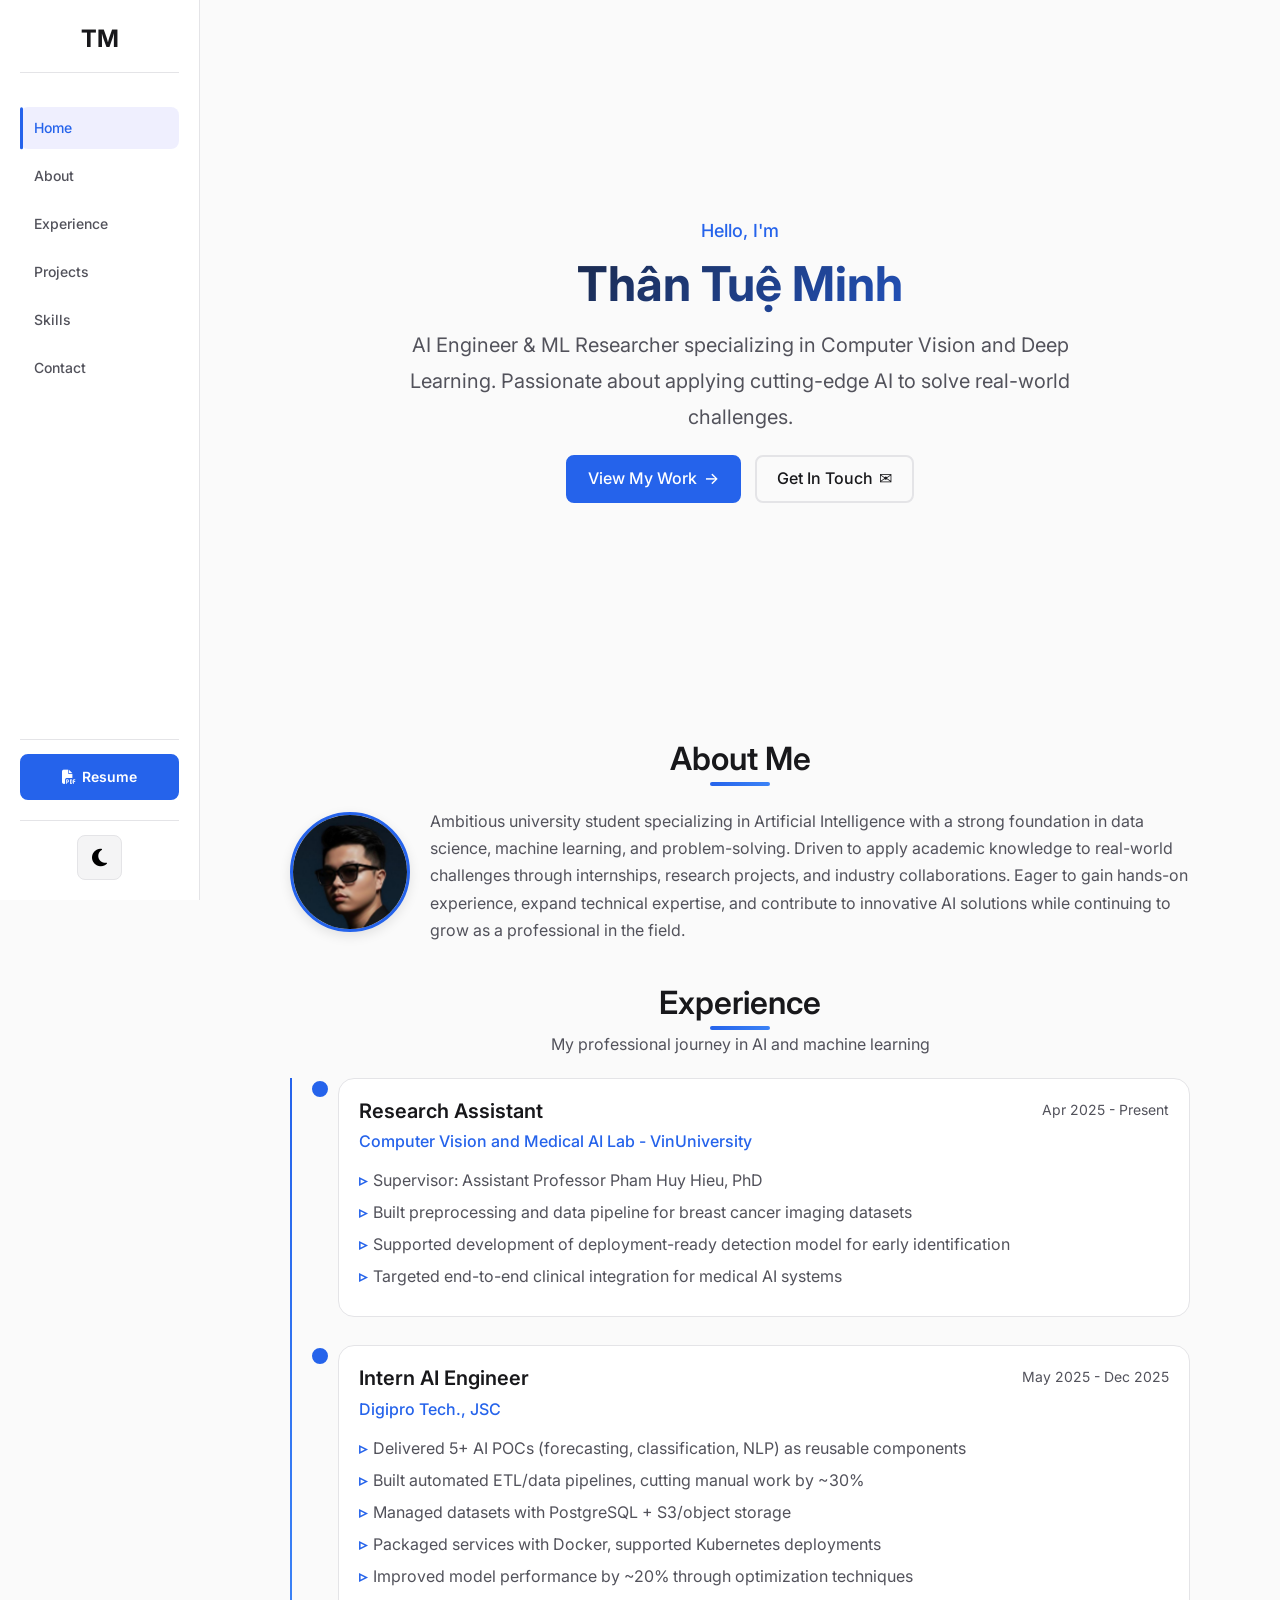
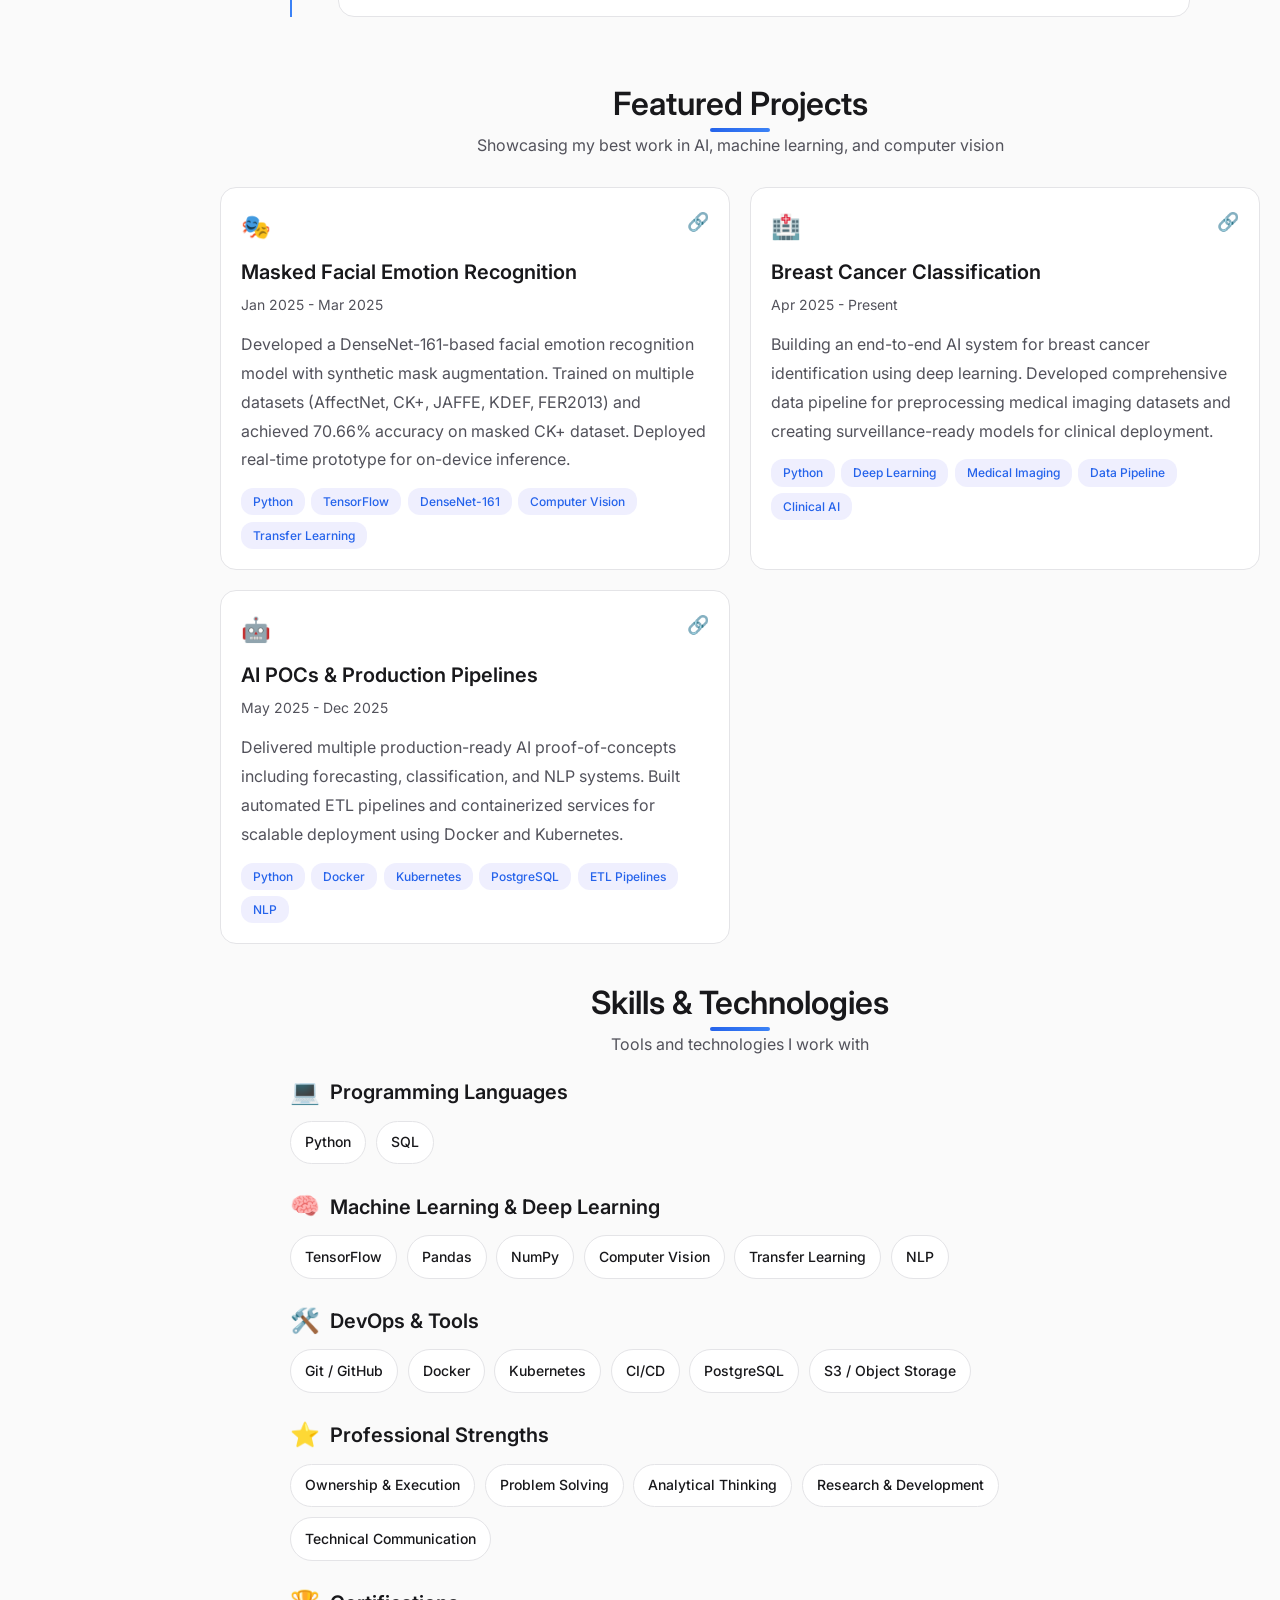
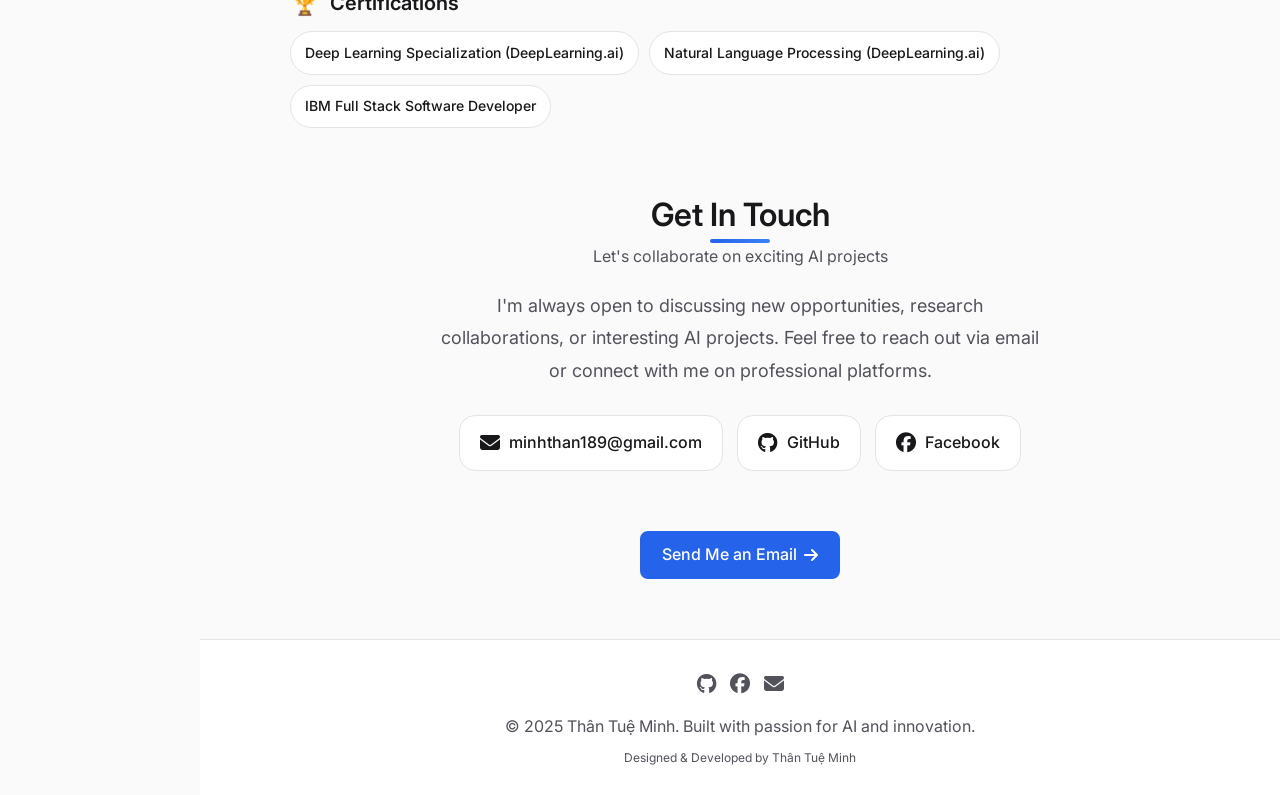
==== index.html @ 3c9da631 "Initial commit" ====
<!DOCTYPE html>
<html lang="en">

<head>
  <meta charset="UTF-8">
  <meta name="viewport" content="width=device-width, initial-scale=1.0">

  <!-- SEO Meta Tags -->
  <title>Thân Tuệ Minh | AI Engineer & ML Researcher</title>
  <meta name="description"
    content="Portfolio of Thân Tuệ Minh - AI Engineer and Machine Learning Researcher specializing in computer vision, deep learning, and medical AI applications.">
  <meta name="keywords"
    content="AI Engineer, Machine Learning, Computer Vision, Deep Learning, Portfolio, Thân Tuệ Minh">
  <meta name="author" content="Thân Tuệ Minh">

  <!-- Open Graph / Social Media -->
  <meta property="og:type" content="website">
  <meta property="og:title" content="Thân Tuệ Minh | AI Engineer & ML Researcher">
  <meta property="og:description"
    content="Portfolio showcasing AI/ML projects, research experience, and technical expertise.">

  <!-- Favicon -->
  <link rel="icon"
    href="data:image/svg+xml,<svg xmlns='http://www.w3.org/2000/svg' viewBox='0 0 100 100'><text y='.9em' font-size='90'>🤖</text></svg>">

  <!-- Font Awesome Icons -->
  <link rel="stylesheet" href="https://cdnjs.cloudflare.com/ajax/libs/font-awesome/6.5.1/css/all.min.css">

  <!-- Stylesheet -->
  <link rel="stylesheet" href="style.css">
</head>

<body>

  <!-- ======================== SIDEBAR NAVIGATION ======================== -->
  <aside class="sidebar" id="sidebar">
    <div class="sidebar-content">
      <!-- Logo/Name -->
      <div class="sidebar-header">
        <a href="#home" class="sidebar-logo">TM</a>
      </div>

      <!-- Navigation Links -->
      <nav class="sidebar-nav">
        <ul class="nav-links" id="navLinks">
          <li><a href="#home" class="nav-link active">Home</a></li>
          <li><a href="#about" class="nav-link">About</a></li>
          <li><a href="#experience" class="nav-link">Experience</a></li>
          <li><a href="#projects" class="nav-link">Projects</a></li>
          <li><a href="#skills" class="nav-link">Skills</a></li>
          <li><a href="#contact" class="nav-link">Contact</a></li>
        </ul>
      </nav>

      <!-- Resume Download Button -->
      <div class="sidebar-resume">
        <a href="#" class="btn-resume" id="resumeBtn" target="_blank">
          <i class="fa-solid fa-file-pdf"></i>
          <span>Resume</span>
        </a>
      </div>

      <!-- Footer with Theme Toggle -->
      <div class="sidebar-footer">
        <button class="theme-toggle" id="themeToggle" aria-label="Toggle theme">
          <i class="fa-solid fa-moon" id="themeIcon"></i>
        </button>
      </div>
    </div>
  </aside>

  <!-- Mobile Menu Toggle (Outside sidebar so it's always visible) -->
  <button class="mobile-menu-toggle" id="mobileMenuToggle" aria-label="Toggle menu">
    ☰
  </button>

  <!-- ======================== HERO SECTION ======================== -->
  <section class="hero visible" id="home">
    <div class="container">
      <div class="hero-content">
        <p class="hero-greeting">Hello, I'm</p>
        <h1 class="hero-title">Thân Tuệ Minh</h1>
        <p class="hero-subtitle">
          AI Engineer & ML Researcher specializing in Computer Vision and Deep Learning.
          Passionate about applying cutting-edge AI to solve real-world challenges.
        </p>
        <div class="hero-cta">
          <a href="#projects" class="btn btn-primary">
            View My Work
            <span>→</span>
          </a>
          <a href="#contact" class="btn btn-secondary">
            Get In Touch
            <span>✉</span>
          </a>
        </div>
      </div>
    </div>
  </section>

  <!-- ======================== ABOUT SECTION ======================== -->
  <section class="about" id="about">
    <div class="container">
      <div class="section-header">
        <h2 class="section-title">About Me</h2>
      </div>

      <div class="about-content">
        <div class="about-image">
          <img src="profile.jpg" alt="Thân Tuệ Minh" class="profile-img">
        </div>
        <div class="about-text">
          <p>
            Ambitious university student specializing in Artificial Intelligence with a strong foundation in data
            science,
            machine learning, and problem-solving. Driven to apply academic knowledge to real-world challenges through
            internships, research projects, and industry collaborations. Eager to gain hands-on experience, expand
            technical expertise, and contribute to innovative AI solutions while continuing to grow as a professional in
            the field.
          </p>
        </div>
      </div>
    </div>
  </section>

  <!-- ======================== EXPERIENCE SECTION ======================== -->
  <section class="experience" id="experience">
    <div class="container">
      <div class="section-header">
        <h2 class="section-title">Experience</h2>
        <p class="section-description">
          My professional journey in AI and machine learning
        </p>
      </div>

      <div class="experience-timeline">

        <!-- Experience Item 1 -->
        <div class="experience-item">
          <div class="experience-card">
            <div class="experience-header">
              <div>
                <h3 class="experience-title">Research Assistant</h3>
                <p class="experience-company">Computer Vision and Medical AI Lab - VinUniversity</p>
              </div>
              <span class="experience-date">Apr 2025 - Present</span>
            </div>
            <ul class="experience-description">
              <li>Supervisor: Assistant Professor Pham Huy Hieu, PhD</li>
              <li>Built preprocessing and data pipeline for breast cancer imaging datasets</li>
              <li>Supported development of deployment-ready detection model for early identification</li>
              <li>Targeted end-to-end clinical integration for medical AI systems</li>
            </ul>
          </div>
        </div>

        <!-- Experience Item 2 -->
        <div class="experience-item">
          <div class="experience-card">
            <div class="experience-header">
              <div>
                <h3 class="experience-title">Intern AI Engineer</h3>
                <p class="experience-company">Digipro Tech., JSC</p>
              </div>
              <span class="experience-date">May 2025 - Dec 2025</span>
            </div>
            <ul class="experience-description">
              <li>Delivered 5+ AI POCs (forecasting, classification, NLP) as reusable components</li>
              <li>Built automated ETL/data pipelines, cutting manual work by ~30%</li>
              <li>Managed datasets with PostgreSQL + S3/object storage</li>
              <li>Packaged services with Docker, supported Kubernetes deployments</li>
              <li>Improved model performance by ~20% through optimization techniques</li>
            </ul>
          </div>
        </div>

      </div>
    </div>
  </section>

  <!-- ======================== PROJECTS SECTION ======================== -->
  <section class="projects" id="projects">
    <div class="container">
      <div class="section-header">
        <h2 class="section-title">Featured Projects</h2>
        <p class="section-description">
          Showcasing my best work in AI, machine learning, and computer vision
        </p>
      </div>

      <div class="projects-grid">

        <!-- Project 1 -->
        <div class="project-card">
          <div class="project-header">
            <span class="project-icon">🎭</span>
            <div class="project-links">
              <a href="https://github.com/thanminh24" class="project-link" target="_blank" aria-label="View code"
                title="View Code">
                🔗
              </a>
            </div>
          </div>
          <h3 class="project-title">Masked Facial Emotion Recognition</h3>
          <p class="project-date">Jan 2025 - Mar 2025</p>
          <p class="project-description">
            Developed a DenseNet-161-based facial emotion recognition model with synthetic mask
            augmentation. Trained on multiple datasets (AffectNet, CK+, JAFFE, KDEF, FER2013)
            and achieved 70.66% accuracy on masked CK+ dataset. Deployed real-time prototype
            for on-device inference.
          </p>
          <div class="project-tech">
            <span class="tech-tag">Python</span>
            <span class="tech-tag">TensorFlow</span>
            <span class="tech-tag">DenseNet-161</span>
            <span class="tech-tag">Computer Vision</span>
            <span class="tech-tag">Transfer Learning</span>
          </div>
        </div>

        <!-- Project 2 -->
        <div class="project-card">
          <div class="project-header">
            <span class="project-icon">🏥</span>
            <div class="project-links">
              <a href="https://github.com/thanminh24" class="project-link" target="_blank" aria-label="View code"
                title="View Code">
                🔗
              </a>
            </div>
          </div>
          <h3 class="project-title">Breast Cancer Classification</h3>
          <p class="project-date">Apr 2025 - Present</p>
          <p class="project-description">
            Building an end-to-end AI system for breast cancer identification using deep learning.
            Developed comprehensive data pipeline for preprocessing medical imaging datasets and
            creating surveillance-ready models for clinical deployment.
          </p>
          <div class="project-tech">
            <span class="tech-tag">Python</span>
            <span class="tech-tag">Deep Learning</span>
            <span class="tech-tag">Medical Imaging</span>
            <span class="tech-tag">Data Pipeline</span>
            <span class="tech-tag">Clinical AI</span>
          </div>
        </div>

        <!-- Project 3 - Placeholder for additional work -->
        <div class="project-card">
          <div class="project-header">
            <span class="project-icon">🤖</span>
            <div class="project-links">
              <a href="https://github.com/thanminh24" class="project-link" target="_blank" aria-label="View code"
                title="View Code">
                🔗
              </a>
            </div>
          </div>
          <h3 class="project-title">AI POCs & Production Pipelines</h3>
          <p class="project-date">May 2025 - Dec 2025</p>
          <p class="project-description">
            Delivered multiple production-ready AI proof-of-concepts including forecasting,
            classification, and NLP systems. Built automated ETL pipelines and containerized
            services for scalable deployment using Docker and Kubernetes.
          </p>
          <div class="project-tech">
            <span class="tech-tag">Python</span>
            <span class="tech-tag">Docker</span>
            <span class="tech-tag">Kubernetes</span>
            <span class="tech-tag">PostgreSQL</span>
            <span class="tech-tag">ETL Pipelines</span>
            <span class="tech-tag">NLP</span>
          </div>
        </div>

      </div>
    </div>
  </section>

  <!-- ======================== SKILLS SECTION ======================== -->
  <section class="skills" id="skills">
    <div class="container">
      <div class="section-header">
        <h2 class="section-title">Skills & Technologies</h2>
        <p class="section-description">
          Tools and technologies I work with
        </p>
      </div>

      <div class="skills-container">

        <!-- Programming Languages -->
        <div class="skill-category">
          <h3 class="skill-category-title">
            <span class="skill-category-icon">💻</span>
            Programming Languages
          </h3>
          <div class="skill-tags">
            <span class="skill-tag">Python</span>
            <span class="skill-tag">SQL</span>
          </div>
        </div>

        <!-- ML/DL Frameworks -->
        <div class="skill-category">
          <h3 class="skill-category-title">
            <span class="skill-category-icon">🧠</span>
            Machine Learning & Deep Learning
          </h3>
          <div class="skill-tags">
            <span class="skill-tag">TensorFlow</span>
            <span class="skill-tag">Pandas</span>
            <span class="skill-tag">NumPy</span>
            <span class="skill-tag">Computer Vision</span>
            <span class="skill-tag">Transfer Learning</span>
            <span class="skill-tag">NLP</span>
          </div>
        </div>

        <!-- DevOps & Tools -->
        <div class="skill-category">
          <h3 class="skill-category-title">
            <span class="skill-category-icon">🛠️</span>
            DevOps & Tools
          </h3>
          <div class="skill-tags">
            <span class="skill-tag">Git / GitHub</span>
            <span class="skill-tag">Docker</span>
            <span class="skill-tag">Kubernetes</span>
            <span class="skill-tag">CI/CD</span>
            <span class="skill-tag">PostgreSQL</span>
            <span class="skill-tag">S3 / Object Storage</span>
          </div>
        </div>

        <!-- Soft Skills -->
        <div class="skill-category">
          <h3 class="skill-category-title">
            <span class="skill-category-icon">⭐</span>
            Professional Strengths
          </h3>
          <div class="skill-tags">
            <span class="skill-tag">Ownership & Execution</span>
            <span class="skill-tag">Problem Solving</span>
            <span class="skill-tag">Analytical Thinking</span>
            <span class="skill-tag">Research & Development</span>
            <span class="skill-tag">Technical Communication</span>
          </div>
        </div>

        <!-- Certifications -->
        <div class="skill-category">
          <h3 class="skill-category-title">
            <span class="skill-category-icon">🏆</span>
            Certifications
          </h3>
          <div class="skill-tags">
            <span class="skill-tag">Deep Learning Specialization (DeepLearning.ai)</span>
            <span class="skill-tag">Natural Language Processing (DeepLearning.ai)</span>
            <span class="skill-tag">IBM Full Stack Software Developer</span>
          </div>
        </div>

      </div>
    </div>
  </section>

  <!-- ======================== CONTACT SECTION ======================== -->
  <section class="contact" id="contact">
    <div class="container">
      <div class="section-header">
        <h2 class="section-title">Get In Touch</h2>
        <p class="section-description">
          Let's collaborate on exciting AI projects
        </p>
      </div>

      <div class="contact-content">
        <p class="contact-text">
          I'm always open to discussing new opportunities, research collaborations,
          or interesting AI projects. Feel free to reach out via email or connect with me
          on professional platforms.
        </p>

        <div class="contact-links">
          <a href="mailto:minhthan189@gmail.com" class="contact-link">
            <i class="fa-solid fa-envelope contact-icon"></i>
            <span>minhthan189@gmail.com</span>
          </a>
          <a href="https://github.com/thanminh24" class="contact-link" target="_blank" rel="noopener noreferrer">
            <i class="fa-brands fa-github contact-icon"></i>
            <span>GitHub</span>
          </a>
          <a href="https://www.facebook.com/thanminh24" class="contact-link" target="_blank" rel="noopener noreferrer">
            <i class="fa-brands fa-facebook contact-icon"></i>
            <span>Facebook</span>
          </a>
        </div>

        <a href="mailto:minhthan189@gmail.com" class="btn btn-primary" style="margin-top: 2rem;">
          Send Me an Email
          <i class="fa-solid fa-arrow-right"></i>
        </a>
      </div>
    </div>
  </section>

  <!-- ======================== FOOTER ======================== -->
  <footer>
    <div class="container">
      <div class="footer-social">
        <a href="https://github.com/thanminh24" class="social-link" target="_blank" rel="noopener noreferrer"
          aria-label="GitHub">
          <i class="fa-brands fa-github"></i>
        </a>
        <a href="https://www.facebook.com/thanminh24" class="social-link" target="_blank" rel="noopener noreferrer"
          aria-label="Facebook">
          <i class="fa-brands fa-facebook"></i>
        </a>
        <a href="mailto:minhthan189@gmail.com" class="social-link" aria-label="Email">
          <i class="fa-solid fa-envelope"></i>
        </a>
      </div>
      <div class="footer-content">
        <p>&copy; 2025 Thân Tuệ Minh. Built with passion for AI and innovation.</p>
        <p style="margin-top: 0.5rem; font-size: 0.75rem;">
          Designed & Developed by Thân Tuệ Minh
        </p>
      </div>
    </div>
  </footer>

  <!-- Resume Configuration -->
  <script src="resume-config.js"></script>
  <!-- JavaScript -->
  <script src="script.js"></script>
</body>

</html>
---- style.css ----
/* ==========================================================================
   Portfolio Website - Style System
   ========================================================================== */

/* Import Modern Typography */
@import url('https://fonts.googleapis.com/css2?family=Inter:wght@300;400;500;600;700&display=swap');

/* ==========================================================================
   CSS Variables - Design Tokens
   ========================================================================== */

:root {
  /* Light Mode Colors - Blue Theme */
  --bg-primary: #fafafa;
  --bg-secondary: #ffffff;
  --bg-tertiary: #f4f4f5;
  --text-primary: #18181b;
  --text-secondary: #52525b;
  --accent: #2563eb;
  /* Blue instead of indigo */
  --accent-light: #3b82f6;
  --accent-hover: #1d4ed8;
  --border-color: #e4e4e7;
  --shadow: rgba(0, 0, 0, 0.1);

  /* Spacing - Very Condensed */
  --spacing-xs: 0.4rem;
  --spacing-sm: 0.6rem;
  --spacing-md: 0.875rem;
  --spacing-lg: 1.25rem;
  --spacing-xl: 1.75rem;
  --spacing-2xl: 2.5rem;

  /* Typography */
  --font-family: 'Inter', -apple-system, BlinkMacSystemFont, 'Segoe UI', sans-serif;
  --font-size-xs: 0.75rem;
  --font-size-sm: 0.875rem;
  --font-size-base: 1rem;
  --font-size-lg: 1.125rem;
  --font-size-xl: 1.25rem;
  --font-size-2xl: 1.5rem;
  --font-size-3xl: 2rem;
  --font-size-4xl: 3rem;

  /* Border Radius */
  --radius-sm: 0.25rem;
  --radius-md: 0.5rem;
  --radius-lg: 1rem;

  /* Transitions */
  --transition-fast: 150ms ease;
  --transition-base: 250ms ease;
  --transition-slow: 350ms ease;

  /* Spotlight (only active in dark mode) */
  --mouse-x: 50vw;
  --mouse-y: 50vh;
}

/* Dark Mode Theme - Blue */
[data-theme="dark"] {
  --bg-primary: #0f0f14;
  --bg-secondary: #18181f;
  --bg-tertiary: #1f1f28;
  --text-primary: #f4f4f5;
  --text-secondary: #a1a1aa;
  --accent: #3b82f6;
  /* Bright blue for dark mode */
  --accent-light: #60a5fa;
  --accent-hover: #2563eb;
  --border-color: #27272a;
  --shadow: rgba(0, 0, 0, 0.3);
}

/* ==========================================================================
   Base Styles
   ========================================================================== */

* {
  margin: 0;
  padding: 0;
  box-sizing: border-box;
}

html {
  scroll-behavior: smooth;
  font-size: 16px;
}

body {
  font-family: var(--font-family);
  background-color: var(--bg-primary);
  color: var(--text-primary);
  line-height: 1.6;
  transition: background-color var(--transition-base), color var(--transition-base);
  position: relative;
  overflow-x: hidden;
}

/* Spotlight Effect - Dark Mode Only */
[data-theme="dark"] body::before {
  content: '';
  position: fixed;
  top: 0;
  left: 0;
  width: 100%;
  height: 100%;
  pointer-events: none;
  background: radial-gradient(600px circle at var(--mouse-x) var(--mouse-y),
      rgba(129, 140, 248, 0.15),
      transparent 40%);
  z-index: 1;
  opacity: 0;
  transition: opacity var(--transition-base);
}

[data-theme="dark"] body:hover::before {
  opacity: 1;
}

/* ==========================================================================
   Typography
   ========================================================================== */

h1,
h2,
h3,
h4,
h5,
h6 {
  font-weight: 600;
  line-height: 1.2;
  color: var(--text-primary);
}

h1 {
  font-size: var(--font-size-4xl);
  font-weight: 700;
}

h2 {
  font-size: var(--font-size-3xl);
}

h3 {
  font-size: var(--font-size-2xl);
}

p {
  color: var(--text-secondary);
  font-size: var(--font-size-base);
}

a {
  color: var(--accent);
  text-decoration: none;
  transition: color var(--transition-fast);
}

a:hover {
  color: var(--accent-hover);
}

/* ==========================================================================
   Layout Components
   ========================================================================== */

.container {
  max-width: 1200px;
  margin: 0 auto;
  padding: 0 var(--spacing-lg);
  position: relative;
  z-index: 2;
}

section {
  padding: var(--spacing-lg) 0;
  opacity: 0;
  transform: translateY(20px);
  transition: opacity 0.6s ease, transform 0.6s ease;
}

section.visible {
  opacity: 1;
  transform: translateY(0);
}

/* ==========================================================================
   Sidebar Navigation (Left)
   ========================================================================== */

.sidebar {
  position: fixed;
  left: 0;
  top: 0;
  height: 100vh;
  width: 200px;
  background-color: var(--bg-secondary);
  border-right: 1px solid var(--border-color);
  z-index: 1000;
  display: flex;
  flex-direction: column;
  transition: transform var(--transition-base), background-color var(--transition-base);
}

.sidebar-content {
  display: flex;
  flex-direction: column;
  height: 100%;
  padding: var(--spacing-lg);
  gap: var(--spacing-lg);
}

/* Sidebar Header/Logo */
.sidebar-header {
  padding-bottom: var(--spacing-md);
  border-bottom: 1px solid var(--border-color);
}

.sidebar-logo {
  font-size: var(--font-size-2xl);
  font-weight: 700;
  color: var(--text-primary);
  text-decoration: none;
  transition: color var(--transition-fast);
  display: block;
  text-align: center;
}

.sidebar-logo:hover {
  color: var(--accent);
}

/* Sidebar Navigation */
.sidebar-nav {
  flex: 1;
  padding-top: var(--spacing-md);
}

.nav-links {
  list-style: none;
  display: flex;
  flex-direction: column;
  gap: var(--spacing-xs);
}

.nav-link {
  display: block;
  padding: var(--spacing-sm) var(--spacing-md);
  color: var(--text-secondary);
  text-decoration: none;
  font-size: var(--font-size-sm);
  font-weight: 500;
  border-radius: var(--radius-md);
  transition: all var(--transition-fast);
  position: relative;
}

.nav-link::before {
  content: '';
  position: absolute;
  left: 0;
  top: 50%;
  transform: translateY(-50%);
  width: 3px;
  height: 0;
  background-color: var(--accent);
  border-radius: 2px;
  transition: height var(--transition-fast);
}

.nav-link:hover,
.nav-link.active {
  color: var(--accent);
  background-color: rgba(99, 102, 241, 0.1);
}

.nav-link.active::before {
  height: 100%;
}

/* Resume Download Button */
.sidebar-resume {
  border-top: 1px solid var(--border-color);
  padding-top: var(--spacing-md);
}

.btn-resume {
  display: flex;
  align-items: center;
  justify-content: center;
  gap: var(--spacing-xs);
  width: 100%;
  padding: var(--spacing-sm) var(--spacing-md);
  background-color: var(--accent);
  color: white;
  border-radius: var(--radius-md);
  text-decoration: none;
  font-size: var(--font-size-sm);
  font-weight: 600;
  transition: all var(--transition-base);
  border: 2px solid var(--accent);
}

.btn-resume:hover {
  background-color: var(--accent-hover);
  border-color: var(--accent-hover);
  transform: translateY(-2px);
  box-shadow: 0 4px 12px rgba(99, 102, 241, 0.3);
}

/* Sidebar Footer - Theme Toggle */
.sidebar-footer {
  border-top: 1px solid var(--border-color);
  padding-top: var(--spacing-md);
  display: flex;
  justify-content: center;
}

/* Theme Toggle Button */
.theme-toggle {
  background: var(--bg-tertiary);
  border: 1px solid var(--border-color);
  border-radius: var(--radius-md);
  padding: var(--spacing-sm);
  cursor: pointer;
  font-size: var(--font-size-xl);
  transition: all var(--transition-fast);
  display: flex;
  align-items: center;
  justify-content: center;
  width: 45px;
  height: 45px;
}

.theme-toggle:hover {
  background-color: var(--accent);
  border-color: var(--accent);
  transform: scale(1.1);
}

.theme-toggle:hover #themeIcon {
  transform: rotate(20deg);
}

/* Mobile Menu Toggle */
.mobile-menu-toggle {
  display: none;
  position: fixed;
  top: var(--spacing-md);
  left: var(--spacing-md);
  z-index: 1001;
  background: var(--bg-secondary);
  border: 1px solid var(--border-color);
  border-radius: var(--radius-md);
  padding: var(--spacing-sm);
  font-size: var(--font-size-xl);
  color: var(--text-primary);
  cursor: pointer;
  width: 45px;
  height: 45px;
  box-shadow: 0 2px 8px var(--shadow);
}

/* Adjust body to account for sidebar */
body {
  margin-left: 200px;
  transition: margin-left var(--transition-base);
}

/* ==========================================================================
   Hero Section
   ========================================================================== */

.hero {
  min-height: 80vh;
  display: flex;
  align-items: center;
  justify-content: center;
  text-align: center;
  padding: var(--spacing-lg) 0;
}

.hero-content {
  max-width: 800px;
}

.hero-greeting {
  font-size: var(--font-size-lg);
  color: var(--accent);
  font-weight: 500;
  margin-bottom: var(--spacing-sm);
  animation: fadeInUp 0.6s ease;
}

.hero-title {
  margin-bottom: var(--spacing-md);
  animation: fadeInUp 0.6s ease 0.1s backwards;
  background: linear-gradient(135deg, var(--text-primary) 0%, var(--accent) 100%);
  -webkit-background-clip: text;
  -webkit-text-fill-color: transparent;
  background-clip: text;
}

.hero-subtitle {
  font-size: var(--font-size-xl);
  color: var(--text-secondary);
  margin-bottom: var(--spacing-lg);
  animation: fadeInUp 0.6s ease 0.2s backwards;
  line-height: 1.8;
  max-width: 700px;
  margin-left: auto;
  margin-right: auto;
}

.hero-cta {
  display: flex;
  gap: var(--spacing-md);
  justify-content: center;
  flex-wrap: wrap;
  animation: fadeInUp 0.6s ease 0.3s backwards;
}

/* ==========================================================================
   Buttons
   ========================================================================== */

.btn {
  display: inline-flex;
  align-items: center;
  gap: var(--spacing-xs);
  padding: var(--spacing-sm) var(--spacing-lg);
  border-radius: var(--radius-md);
  font-weight: 500;
  font-size: var(--font-size-base);
  cursor: pointer;
  transition: all var(--transition-base);
  border: 2px solid transparent;
}

.btn-primary {
  background-color: var(--accent);
  color: white;
  border-color: var(--accent);
}

.btn-primary:hover {
  background-color: var(--accent-hover);
  border-color: var(--accent-hover);
  transform: translateY(-2px);
  box-shadow: 0 10px 20px var(--shadow);
}

.btn-secondary {
  background-color: transparent;
  color: var(--text-primary);
  border-color: var(--border-color);
}

.btn-secondary:hover {
  background-color: var(--bg-tertiary);
  border-color: var(--accent);
  color: var(--accent);
  transform: translateY(-2px);
}

/* ==========================================================================
   Section Headers
   ========================================================================== */

.section-header {
  text-align: center;
  margin-bottom: var(--spacing-lg);
}

.section-title {
  position: relative;
  display: inline-block;
  margin-bottom: var(--spacing-sm);
}

.section-title::after {
  content: '';
  position: absolute;
  bottom: -8px;
  left: 50%;
  transform: translateX(-50%);
  width: 60px;
  height: 4px;
  background: linear-gradient(90deg, var(--accent), var(--accent-light));
  border-radius: var(--radius-sm);
}

.section-description {
  color: var(--text-secondary);
  max-width: 600px;
  margin: 0 auto;
}

/* ==========================================================================
   About Section
   ========================================================================== */

.about-content {
  display: grid;
  grid-template-columns: auto 1fr;
  gap: var(--spacing-lg);
  align-items: center;
  max-width: 900px;
  margin: 0 auto;
}

.about-image {
  position: relative;
}

.profile-img {
  width: 120px;
  height: 120px;
  border-radius: 50%;
  object-fit: cover;
  border: 3px solid var(--accent);
  box-shadow: 0 4px 12px var(--shadow);
  transition: all var(--transition-base);
}

.profile-img:hover {
  transform: scale(1.05);
  box-shadow: 0 8px 20px rgba(99, 102, 241, 0.3);
}

.about-text {
  flex: 1;
}

.about-text p {
  font-size: var(--font-size-base);
  line-height: 1.7;
  color: var(--text-secondary);
  margin: 0;
}

/* ==========================================================================
   Experience Section
   ========================================================================== */

.experience-timeline {
  max-width: 900px;
  margin: 0 auto;
  position: relative;
  padding-left: var(--spacing-xl);
}

.experience-timeline::before {
  content: '';
  position: absolute;
  left: 0;
  top: 0;
  bottom: 0;
  width: 2px;
  background: linear-gradient(180deg, var(--accent), var(--accent-light));
}

.experience-item {
  position: relative;
  margin-bottom: var(--spacing-xl);
  padding-left: var(--spacing-lg);
}

.experience-item::before {
  content: '';
  position: absolute;
  left: -9px;
  top: 0;
  width: 16px;
  height: 16px;
  background-color: var(--accent);
  border: 3px solid var(--bg-primary);
  border-radius: 50%;
  transition: all var(--transition-base);
}

.experience-item:hover::before {
  transform: scale(1.3);
  box-shadow: 0 0 0 8px rgba(99, 102, 241, 0.1);
}

.experience-card {
  background-color: var(--bg-secondary);
  padding: var(--spacing-lg);
  border-radius: var(--radius-lg);
  border: 1px solid var(--border-color);
  transition: all var(--transition-base);
}

.experience-card:hover {
  transform: translateX(5px);
  box-shadow: 0 10px 30px var(--shadow);
  border-color: var(--accent);
}

.experience-header {
  display: flex;
  justify-content: space-between;
  align-items: flex-start;
  margin-bottom: var(--spacing-md);
  flex-wrap: wrap;
  gap: var(--spacing-sm);
}

.experience-title {
  color: var(--text-primary);
  font-size: var(--font-size-xl);
  font-weight: 600;
}

.experience-company {
  color: var(--accent);
  font-size: var(--font-size-base);
  font-weight: 500;
  margin-top: var(--spacing-xs);
}

.experience-date {
  color: var(--text-secondary);
  font-size: var(--font-size-sm);
  white-space: nowrap;
}

.experience-description {
  list-style: none;
  margin-top: var(--spacing-md);
}

.experience-description li {
  color: var(--text-secondary);
  padding-left: var(--spacing-md);
  position: relative;
  margin-bottom: var(--spacing-xs);
}

.experience-description li::before {
  content: '▹';
  position: absolute;
  left: 0;
  color: var(--accent);
  font-weight: 700;
}

/* ==========================================================================
   Projects Section
   ========================================================================== */

.projects-grid {
  display: grid;
  grid-template-columns: repeat(auto-fit, minmax(350px, 1fr));
  gap: var(--spacing-lg);
  margin-top: var(--spacing-xl);
}

.project-card {
  background-color: var(--bg-secondary);
  border: 1px solid var(--border-color);
  border-radius: var(--radius-lg);
  padding: var(--spacing-lg);
  transition: all var(--transition-base);
  position: relative;
  overflow: hidden;
}

.project-card::before {
  content: '';
  position: absolute;
  top: 0;
  left: 0;
  width: 100%;
  height: 4px;
  background: linear-gradient(90deg, var(--accent), var(--accent-light));
  transform: scaleX(0);
  transform-origin: left;
  transition: transform var(--transition-base);
}

.project-card:hover::before {
  transform: scaleX(1);
}

.project-card:hover {
  transform: translateY(-5px);
  box-shadow: 0 15px 40px var(--shadow);
  border-color: var(--accent);
}

.project-header {
  display: flex;
  justify-content: space-between;
  align-items: flex-start;
  margin-bottom: var(--spacing-md);
}

.project-icon {
  font-size: var(--font-size-2xl);
  color: var(--accent);
}

.project-links {
  display: flex;
  gap: var(--spacing-sm);
}

.project-link {
  color: var(--text-secondary);
  font-size: var(--font-size-lg);
  transition: all var(--transition-fast);
}

.project-link:hover {
  color: var(--accent);
  transform: translateY(-2px);
}

.project-title {
  color: var(--text-primary);
  font-size: var(--font-size-xl);
  margin-bottom: var(--spacing-sm);
}

.project-date {
  color: var(--text-secondary);
  font-size: var(--font-size-sm);
  margin-bottom: var(--spacing-md);
}

.project-description {
  color: var(--text-secondary);
  line-height: 1.8;
  margin-bottom: var(--spacing-md);
}

.project-tech {
  display: flex;
  flex-wrap: wrap;
  gap: var(--spacing-xs);
  margin-top: var(--spacing-md);
}

.tech-tag {
  font-size: var(--font-size-xs);
  color: var(--accent);
  background-color: rgba(99, 102, 241, 0.1);
  padding: 4px 12px;
  border-radius: 12px;
  font-weight: 500;
  transition: all var(--transition-fast);
}

.tech-tag:hover {
  background-color: var(--accent);
  color: white;
  transform: scale(1.05);
}

/* ==========================================================================
   Skills Section
   ========================================================================== */

.skills-container {
  max-width: 900px;
  margin: 0 auto;
}

.skill-category {
  margin-bottom: var(--spacing-xl);
}

.skill-category-title {
  font-size: var(--font-size-xl);
  color: var(--text-primary);
  margin-bottom: var(--spacing-md);
  display: flex;
  align-items: center;
  gap: var(--spacing-sm);
}

.skill-category-icon {
  font-size: var(--font-size-2xl);
  color: var(--accent);
}

.skill-tags {
  display: flex;
  flex-wrap: wrap;
  gap: var(--spacing-sm);
}

.skill-tag {
  background-color: var(--bg-secondary);
  border: 1px solid var(--border-color);
  color: var(--text-primary);
  padding: var(--spacing-sm) var(--spacing-md);
  border-radius: 24px;
  font-size: var(--font-size-sm);
  font-weight: 500;
  transition: all var(--transition-base);
}

.skill-tag:hover {
  background-color: var(--accent);
  color: white;
  border-color: var(--accent);
  transform: translateY(-3px) scale(1.05);
  box-shadow: 0 5px 15px var(--shadow);
}

/* ==========================================================================
   Contact Section
   ========================================================================== */

.contact-content {
  max-width: 600px;
  margin: 0 auto;
  text-align: center;
}

.contact-text {
  font-size: var(--font-size-lg);
  color: var(--text-secondary);
  margin-bottom: var(--spacing-xl);
  line-height: 1.8;
}

.contact-links {
  display: flex;
  justify-content: center;
  gap: var(--spacing-md);
  flex-wrap: wrap;
  margin-bottom: var(--spacing-xl);
}

.contact-link {
  display: flex;
  align-items: center;
  gap: var(--spacing-sm);
  background-color: var(--bg-secondary);
  border: 1px solid var(--border-color);
  padding: var(--spacing-md) var(--spacing-lg);
  border-radius: var(--radius-lg);
  transition: all var(--transition-base);
  color: var(--text-primary);
  font-weight: 500;
}

.contact-link:hover {
  transform: translateY(-5px);
  box-shadow: 0 10px 30px var(--shadow);
  border-color: var(--accent);
  background-color: var(--accent);
  color: white;
}

.contact-icon {
  font-size: var(--font-size-xl);
}

/* ==========================================================================
   Footer
   ========================================================================== */

footer {
  background-color: var(--bg-secondary);
  border-top: 1px solid var(--border-color);
  padding: var(--spacing-xl) 0;
  text-align: center;
  margin-top: var(--spacing-2xl);
}

.footer-content {
  color: var(--text-secondary);
  font-size: var(--font-size-sm);
}

.footer-social {
  display: flex;
  justify-content: center;
  gap: var(--spacing-md);
  margin-bottom: var(--spacing-md);
}

.social-link {
  color: var(--text-secondary);
  font-size: var(--font-size-xl);
  transition: all var(--transition-fast);
}

.social-link:hover {
  color: var(--accent);
  transform: translateY(-3px);
}

/* ==========================================================================
   Animations
   ========================================================================== */

@keyframes fadeInUp {
  from {
    opacity: 0;
    transform: translateY(30px);
  }

  to {
    opacity: 1;
    transform: translateY(0);
  }
}

@keyframes fadeIn {
  from {
    opacity: 0;
  }

  to {
    opacity: 1;
  }
}

/* ==========================================================================
   Responsive Design
   ========================================================================== */

/* Tablet (768px and below) */
@media (max-width: 768px) {
  html {
    font-size: 14px;
  }

  /* Hide sidebar on mobile, show hamburger */
  .sidebar {
    transform: translateX(-100%);
  }

  .sidebar.active {
    transform: translateX(0);
  }

  .mobile-menu-toggle {
    display: flex;
    align-items: center;
    justify-content: center;
  }

  /* Remove body margin on mobile */
  body {
    margin-left: 0;
  }

  .container {
    padding: 0 var(--spacing-md);
  }

  .about-content {
    grid-template-columns: 1fr;
    text-align: center;
    gap: var(--spacing-md);
  }

  .about-image {
    margin: 0 auto;
  }

  .about-text p {
    text-align: center;
  }

  .about-stats {
    grid-template-columns: 1fr;
  }

  .experience-timeline {
    padding-left: var(--spacing-md);
  }

  .experience-item {
    padding-left: var(--spacing-md);
  }

  .projects-grid {
    grid-template-columns: 1fr;
  }

  .experience-header {
    flex-direction: column;
    align-items: flex-start;
  }
}

/* Mobile (640px and below) */
@media (max-width: 640px) {
  h1 {
    font-size: var(--font-size-3xl);
  }

  h2 {
    font-size: var(--font-size-2xl);
  }

  .hero {
    min-height: 80vh;
  }

  .hero-cta {
    flex-direction: column;
  }

  .btn {
    width: 100%;
    justify-content: center;
  }

  section {
    padding: var(--spacing-xl) 0;
  }

  .project-header {
    flex-direction: column;
    gap: var(--spacing-sm);
  }

  .contact-links {
    flex-direction: column;
  }
}

/* Print styles */
@media print {

  header,
  .theme-toggle,
  .hero-cta,
  footer {
    display: none;
  }

  body {
    background: white;
    color: black;
  }
}
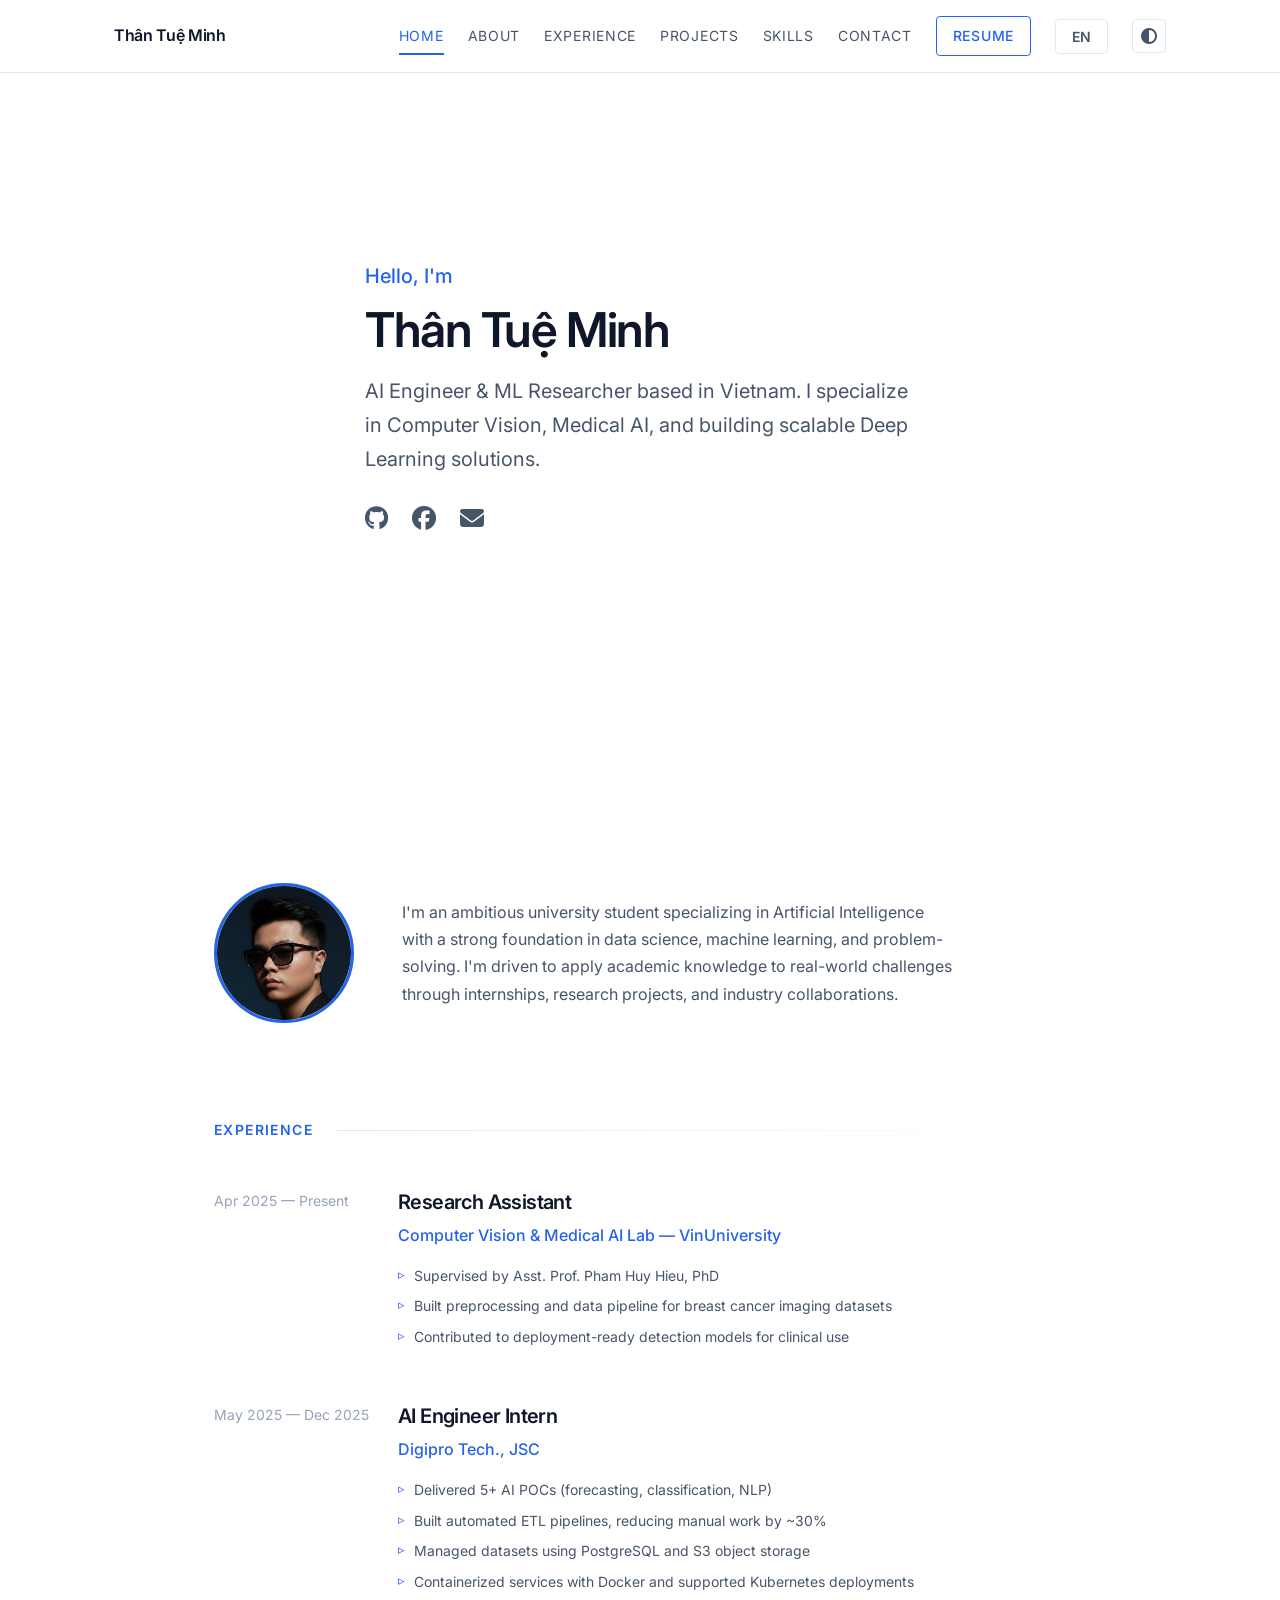
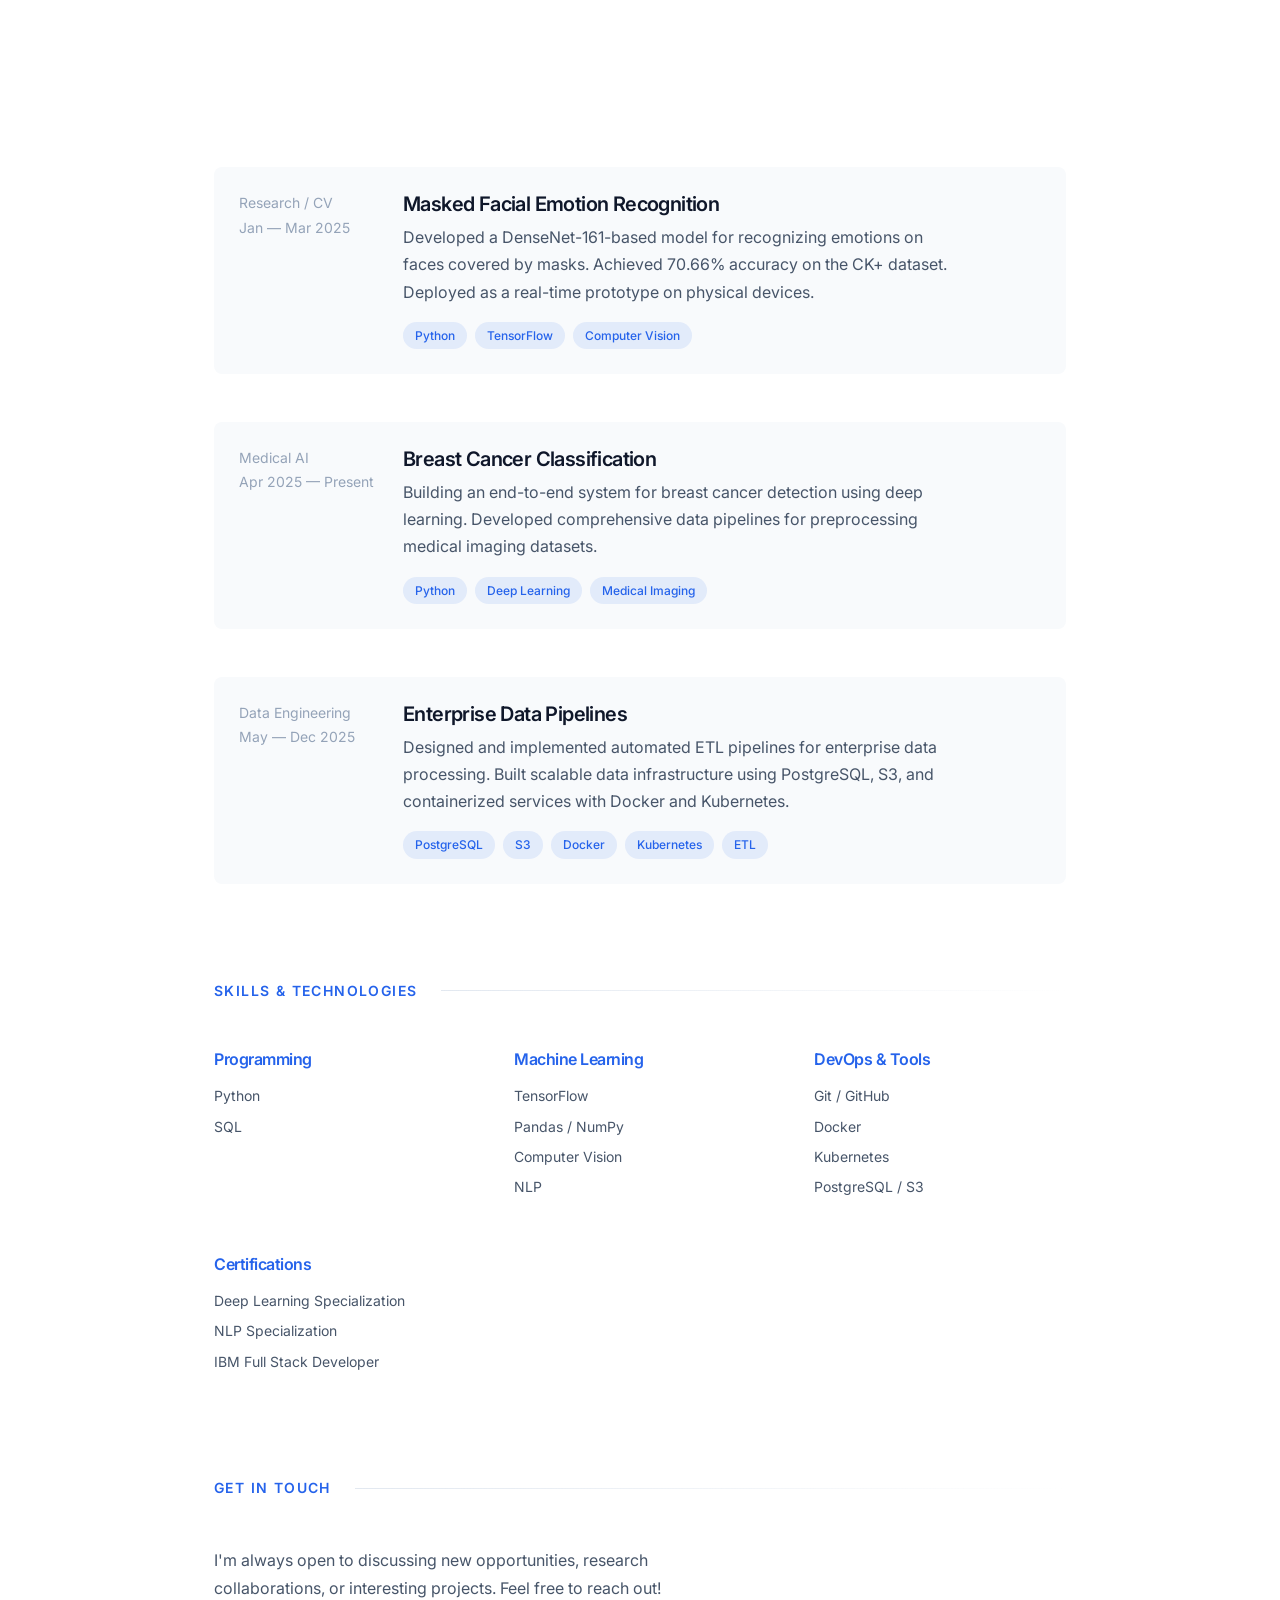
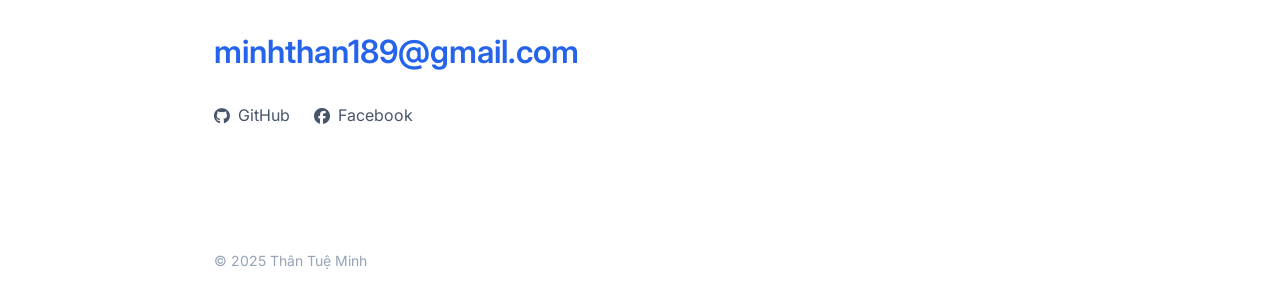
==== commit 8ea9b178: "fix layout, add languages" ====
--- a/index.html
+++ b/index.html
@@ -1,5 +1,5 @@
 <!DOCTYPE html>
-<html lang="en">
+<html lang="en" data-lang="en">
 
 <head>
   <meta charset="UTF-8">
@@ -32,66 +32,63 @@
 
 <body>
 
-  <!-- ======================== SIDEBAR NAVIGATION ======================== -->
-  <aside class="sidebar" id="sidebar">
-    <div class="sidebar-content">
-      <!-- Logo/Name -->
-      <div class="sidebar-header">
-        <a href="#home" class="sidebar-logo">TM</a>
-      </div>
-
-      <!-- Navigation Links -->
-      <nav class="sidebar-nav">
-        <ul class="nav-links" id="navLinks">
-          <li><a href="#home" class="nav-link active">Home</a></li>
-          <li><a href="#about" class="nav-link">About</a></li>
-          <li><a href="#experience" class="nav-link">Experience</a></li>
-          <li><a href="#projects" class="nav-link">Projects</a></li>
-          <li><a href="#skills" class="nav-link">Skills</a></li>
-          <li><a href="#contact" class="nav-link">Contact</a></li>
-        </ul>
+  <!-- ======================== TOP NAVIGATION ======================== -->
+  <header class="site-header" id="siteHeader">
+    <div class="header-container">
+      <!-- Logo (Full Name) -->
+      <a href="#home" class="logo">Thân Tuệ Minh</a>
+
+      <!-- Navigation Links + Resume + Language + Theme -->
+      <nav class="nav-group">
+        <a href="#home" class="nav-link active" data-en="Home" data-vi="Trang chủ">Home</a>
+        <a href="#about" class="nav-link" data-en="About" data-vi="Giới thiệu">About</a>
+        <a href="#experience" class="nav-link" data-en="Experience" data-vi="Kinh nghiệm">Experience</a>
+        <a href="#projects" class="nav-link" data-en="Projects" data-vi="Dự án">Projects</a>
+        <a href="#skills" class="nav-link" data-en="Skills" data-vi="Kỹ năng">Skills</a>
+        <a href="#contact" class="nav-link" data-en="Contact" data-vi="Liên hệ">Contact</a>
+        <a href="#" class="nav-link nav-resume" id="resumeBtn">Resume</a>
+
+        <!-- Language Toggle -->
+        <button class="lang-toggle" id="langToggle" aria-label="Toggle language">
+          <span data-lang-current>EN</span>
+        </button>
+
+        <!-- Theme Toggle -->
+        <button class="theme-toggle" id="themeToggle" aria-label="Toggle theme">
+          <i class="fa-solid fa-circle-half-stroke" id="themeIcon"></i>
+        </button>
       </nav>
 
-      <!-- Resume Download Button -->
-      <div class="sidebar-resume">
-        <a href="#" class="btn-resume" id="resumeBtn" target="_blank">
-          <i class="fa-solid fa-file-pdf"></i>
-          <span>Resume</span>
-        </a>
-      </div>
-
-      <!-- Footer with Theme Toggle -->
-      <div class="sidebar-footer">
-        <button class="theme-toggle" id="themeToggle" aria-label="Toggle theme">
-          <i class="fa-solid fa-moon" id="themeIcon"></i>
-        </button>
-      </div>
-    </div>
-  </aside>
-
-  <!-- Mobile Menu Toggle (Outside sidebar so it's always visible) -->
-  <button class="mobile-menu-toggle" id="mobileMenuToggle" aria-label="Toggle menu">
-    ☰
-  </button>
+      <!-- Mobile Menu Toggle -->
+      <button class="mobile-menu-toggle" id="mobileMenuToggle" aria-label="Toggle menu">
+        <i class="fa-solid fa-bars"></i>
+      </button>
+    </div>
+  </header>
 
   <!-- ======================== HERO SECTION ======================== -->
-  <section class="hero visible" id="home">
+  <section class="hero" id="home">
     <div class="container">
       <div class="hero-content">
-        <p class="hero-greeting">Hello, I'm</p>
-        <h1 class="hero-title">Thân Tuệ Minh</h1>
-        <p class="hero-subtitle">
-          AI Engineer & ML Researcher specializing in Computer Vision and Deep Learning.
-          Passionate about applying cutting-edge AI to solve real-world challenges.
+        <p class="hero-greeting anim-fade-up" data-en="Hello, I'm" data-vi="Xin chào, mình là">Hello, I'm</p>
+        <h1 class="hero-title anim-fade-up anim-delay-1">Thân Tuệ Minh</h1>
+        <p class="hero-subtitle anim-fade-up anim-delay-2"
+          data-en="AI Engineer & ML Researcher based in Vietnam. I specialize in Computer Vision, Medical AI, and building scalable Deep Learning solutions."
+          data-vi="Kỹ sư AI & Nhà nghiên cứu Machine Learning tại Việt Nam. Mình chuyên về Computer Vision, AI trong Y tế và xây dựng các giải pháp Deep Learning có khả năng mở rộng.">
+          AI Engineer & ML Researcher based in Vietnam. I specialize in Computer Vision, Medical AI, and building
+          scalable Deep Learning solutions.
         </p>
-        <div class="hero-cta">
-          <a href="#projects" class="btn btn-primary">
-            View My Work
-            <span>→</span>
-          </a>
-          <a href="#contact" class="btn btn-secondary">
-            Get In Touch
-            <span>✉</span>
+
+        <!-- Social Links -->
+        <div class="hero-socials anim-fade-up anim-delay-3">
+          <a href="https://github.com/thanminh24" target="_blank" class="social-icon" aria-label="GitHub">
+            <i class="fa-brands fa-github"></i>
+          </a>
+          <a href="https://www.facebook.com/thanminh24" target="_blank" class="social-icon" aria-label="Facebook">
+            <i class="fa-brands fa-facebook"></i>
+          </a>
+          <a href="mailto:minhthan189@gmail.com" class="social-icon" aria-label="Email">
+            <i class="fa-solid fa-envelope"></i>
           </a>
         </div>
       </div>
@@ -101,22 +98,21 @@
   <!-- ======================== ABOUT SECTION ======================== -->
   <section class="about" id="about">
     <div class="container">
-      <div class="section-header">
-        <h2 class="section-title">About Me</h2>
-      </div>
-
-      <div class="about-content">
+      <div class="section-header fade-in">
+        <span class="section-label" data-en="About Me" data-vi="Về mình">About Me</span>
+        <div class="section-divider"></div>
+      </div>
+
+      <div class="about-content fade-in">
         <div class="about-image">
           <img src="profile.jpg" alt="Thân Tuệ Minh" class="profile-img">
         </div>
         <div class="about-text">
-          <p>
-            Ambitious university student specializing in Artificial Intelligence with a strong foundation in data
-            science,
-            machine learning, and problem-solving. Driven to apply academic knowledge to real-world challenges through
-            internships, research projects, and industry collaborations. Eager to gain hands-on experience, expand
-            technical expertise, and contribute to innovative AI solutions while continuing to grow as a professional in
-            the field.
+          <p data-en="I'm an ambitious university student specializing in Artificial Intelligence with a strong foundation in data science, machine learning, and problem-solving. I'm driven to apply academic knowledge to real-world challenges through internships, research projects, and industry collaborations."
+            data-vi="Mình là sinh viên đại học chuyên ngành Trí tuệ nhân tạo với nền tảng vững chắc về Data Science, Machine Learning và giải quyết vấn đề. Mình luôn nỗ lực áp dụng kiến thức học thuật vào các thách thức thực tế thông qua thực tập, dự án nghiên cứu và hợp tác với doanh nghiệp.">
+            I'm an ambitious university student specializing in Artificial Intelligence with a strong foundation in data
+            science, machine learning, and problem-solving. I'm driven to apply academic knowledge to real-world
+            challenges through internships, research projects, and industry collaborations.
           </p>
         </div>
       </div>
@@ -126,53 +122,62 @@
   <!-- ======================== EXPERIENCE SECTION ======================== -->
   <section class="experience" id="experience">
     <div class="container">
-      <div class="section-header">
-        <h2 class="section-title">Experience</h2>
-        <p class="section-description">
-          My professional journey in AI and machine learning
-        </p>
-      </div>
-
-      <div class="experience-timeline">
+      <div class="section-header fade-in">
+        <span class="section-label" data-en="Experience" data-vi="Kinh nghiệm">Experience</span>
+        <div class="section-divider"></div>
+      </div>
+
+      <div class="experience-list">
 
         <!-- Experience Item 1 -->
-        <div class="experience-item">
-          <div class="experience-card">
-            <div class="experience-header">
-              <div>
-                <h3 class="experience-title">Research Assistant</h3>
-                <p class="experience-company">Computer Vision and Medical AI Lab - VinUniversity</p>
-              </div>
-              <span class="experience-date">Apr 2025 - Present</span>
-            </div>
+        <article class="experience-item fade-in">
+          <div class="experience-meta">
+            <span class="experience-date" data-en="Apr 2025 — Present" data-vi="04/2025 — Hiện tại">Apr 2025 —
+              Present</span>
+          </div>
+          <div class="experience-content">
+            <h3 class="experience-title" data-en="Research Assistant" data-vi="Trợ lý Nghiên cứu">Research Assistant
+            </h3>
+            <p class="experience-company">Computer Vision & Medical AI Lab — VinUniversity</p>
             <ul class="experience-description">
-              <li>Supervisor: Assistant Professor Pham Huy Hieu, PhD</li>
-              <li>Built preprocessing and data pipeline for breast cancer imaging datasets</li>
-              <li>Supported development of deployment-ready detection model for early identification</li>
-              <li>Targeted end-to-end clinical integration for medical AI systems</li>
+              <li data-en="Supervised by Asst. Prof. Pham Huy Hieu, PhD" data-vi="Hướng dẫn bởi TS. Phạm Huy Hiệu">
+                Supervised by Asst. Prof. Pham Huy Hieu, PhD</li>
+              <li data-en="Built preprocessing and data pipeline for breast cancer imaging datasets"
+                data-vi="Xây dựng quy trình tiền xử lý và data pipeline cho bộ dữ liệu hình ảnh ung thư vú">Built
+                preprocessing and data pipeline for breast cancer imaging datasets</li>
+              <li data-en="Contributed to deployment-ready detection models for clinical use"
+                data-vi="Đóng góp vào việc phát triển model nhận dạng sẵn sàng triển khai cho y tế">Contributed to
+                deployment-ready detection models for clinical use</li>
             </ul>
           </div>
-        </div>
+        </article>
 
         <!-- Experience Item 2 -->
-        <div class="experience-item">
-          <div class="experience-card">
-            <div class="experience-header">
-              <div>
-                <h3 class="experience-title">Intern AI Engineer</h3>
-                <p class="experience-company">Digipro Tech., JSC</p>
-              </div>
-              <span class="experience-date">May 2025 - Dec 2025</span>
-            </div>
+        <article class="experience-item fade-in">
+          <div class="experience-meta">
+            <span class="experience-date" data-en="May 2025 — Dec 2025" data-vi="05/2025 — 12/2025">May 2025 — Dec
+              2025</span>
+          </div>
+          <div class="experience-content">
+            <h3 class="experience-title" data-en="AI Engineer Intern" data-vi="Thực tập sinh AI Engineer">AI Engineer
+              Intern</h3>
+            <p class="experience-company">Digipro Tech., JSC</p>
             <ul class="experience-description">
-              <li>Delivered 5+ AI POCs (forecasting, classification, NLP) as reusable components</li>
-              <li>Built automated ETL/data pipelines, cutting manual work by ~30%</li>
-              <li>Managed datasets with PostgreSQL + S3/object storage</li>
-              <li>Packaged services with Docker, supported Kubernetes deployments</li>
-              <li>Improved model performance by ~20% through optimization techniques</li>
+              <li data-en="Delivered 5+ AI POCs (forecasting, classification, NLP)"
+                data-vi="Hoàn thành hơn 5 POC về AI (dự báo, phân loại, NLP)">Delivered 5+ AI POCs (forecasting,
+                classification, NLP)</li>
+              <li data-en="Built automated ETL pipelines, reducing manual work by ~30%"
+                data-vi="Xây dựng pipeline ETL tự động, giảm ~30% công việc thủ công">Built automated ETL pipelines,
+                reducing manual work by ~30%</li>
+              <li data-en="Managed datasets using PostgreSQL and S3 object storage"
+                data-vi="Quản lý dữ liệu với PostgreSQL và S3">Managed datasets using PostgreSQL and S3 object storage
+              </li>
+              <li data-en="Containerized services with Docker and supported Kubernetes deployments"
+                data-vi="Đóng gói service với Docker và hỗ trợ triển khai trên Kubernetes">Containerized services with
+                Docker and supported Kubernetes deployments</li>
             </ul>
           </div>
-        </div>
+        </article>
 
       </div>
     </div>
@@ -181,97 +186,81 @@
   <!-- ======================== PROJECTS SECTION ======================== -->
   <section class="projects" id="projects">
     <div class="container">
-      <div class="section-header">
-        <h2 class="section-title">Featured Projects</h2>
-        <p class="section-description">
-          Showcasing my best work in AI, machine learning, and computer vision
-        </p>
-      </div>
-
-      <div class="projects-grid">
+      <div class="section-header fade-in">
+        <span class="section-label" data-en="Featured Projects" data-vi="Dự án Nổi bật">Featured Projects</span>
+        <div class="section-divider"></div>
+      </div>
+
+      <div class="projects-list">
 
         <!-- Project 1 -->
-        <div class="project-card">
-          <div class="project-header">
-            <span class="project-icon">🎭</span>
-            <div class="project-links">
-              <a href="https://github.com/thanminh24" class="project-link" target="_blank" aria-label="View code"
-                title="View Code">
-                🔗
-              </a>
+        <article class="project-item fade-in">
+          <div class="project-meta">
+            <span>Research / CV</span>
+            <span data-en="Jan — Mar 2025" data-vi="01 — 03/2025">Jan — Mar 2025</span>
+          </div>
+          <div class="project-content">
+            <h3 class="project-title">Masked Facial Emotion Recognition</h3>
+            <p class="project-description"
+              data-en="Developed a DenseNet-161-based model for recognizing emotions on faces covered by masks. Achieved 70.66% accuracy on the CK+ dataset. Deployed as a real-time prototype on physical devices."
+              data-vi="Phát triển model dựa trên DenseNet-161 để nhận dạng cảm xúc khuôn mặt khi đeo khẩu trang. Đạt độ chính xác 70.66% trên bộ dữ liệu CK+. Đã được triển khai thử theo thời gian thực trên thiết bị thực tế.">
+              Developed a DenseNet-161-based model for recognizing emotions on faces covered by masks. Achieved 70.66%
+              accuracy on the CK+ dataset. Deployed as a real-time prototype on physical devices.
+            </p>
+            <div class="project-tech">
+              <span class="tech-tag">Python</span>
+              <span class="tech-tag">TensorFlow</span>
+              <span class="tech-tag">Computer Vision</span>
             </div>
           </div>
-          <h3 class="project-title">Masked Facial Emotion Recognition</h3>
-          <p class="project-date">Jan 2025 - Mar 2025</p>
-          <p class="project-description">
-            Developed a DenseNet-161-based facial emotion recognition model with synthetic mask
-            augmentation. Trained on multiple datasets (AffectNet, CK+, JAFFE, KDEF, FER2013)
-            and achieved 70.66% accuracy on masked CK+ dataset. Deployed real-time prototype
-            for on-device inference.
-          </p>
-          <div class="project-tech">
-            <span class="tech-tag">Python</span>
-            <span class="tech-tag">TensorFlow</span>
-            <span class="tech-tag">DenseNet-161</span>
-            <span class="tech-tag">Computer Vision</span>
-            <span class="tech-tag">Transfer Learning</span>
-          </div>
-        </div>
+        </article>
 
         <!-- Project 2 -->
-        <div class="project-card">
-          <div class="project-header">
-            <span class="project-icon">🏥</span>
-            <div class="project-links">
-              <a href="https://github.com/thanminh24" class="project-link" target="_blank" aria-label="View code"
-                title="View Code">
-                🔗
-              </a>
+        <article class="project-item fade-in">
+          <div class="project-meta">
+            <span>Medical AI</span>
+            <span data-en="Apr 2025 — Present" data-vi="04/2025 — Hiện tại">Apr 2025 — Present</span>
+          </div>
+          <div class="project-content">
+            <h3 class="project-title">Breast Cancer Classification</h3>
+            <p class="project-description"
+              data-en="Building an end-to-end system for breast cancer detection using deep learning. Developed comprehensive data pipelines for preprocessing medical imaging datasets."
+              data-vi="Xây dựng hệ thống end-to-end để phát hiện ung thư vú bằng Deep Learning. Phát triển data pipeline toàn diện để tiền xử lý bộ dữ liệu hình ảnh y tế.">
+              Building an end-to-end system for breast cancer detection using deep learning. Developed comprehensive
+              data pipelines for preprocessing medical imaging datasets.
+            </p>
+            <div class="project-tech">
+              <span class="tech-tag">Python</span>
+              <span class="tech-tag">Deep Learning</span>
+              <span class="tech-tag">Medical Imaging</span>
             </div>
           </div>
-          <h3 class="project-title">Breast Cancer Classification</h3>
-          <p class="project-date">Apr 2025 - Present</p>
-          <p class="project-description">
-            Building an end-to-end AI system for breast cancer identification using deep learning.
-            Developed comprehensive data pipeline for preprocessing medical imaging datasets and
-            creating surveillance-ready models for clinical deployment.
-          </p>
-          <div class="project-tech">
-            <span class="tech-tag">Python</span>
-            <span class="tech-tag">Deep Learning</span>
-            <span class="tech-tag">Medical Imaging</span>
-            <span class="tech-tag">Data Pipeline</span>
-            <span class="tech-tag">Clinical AI</span>
-          </div>
-        </div>
-
-        <!-- Project 3 - Placeholder for additional work -->
-        <div class="project-card">
-          <div class="project-header">
-            <span class="project-icon">🤖</span>
-            <div class="project-links">
-              <a href="https://github.com/thanminh24" class="project-link" target="_blank" aria-label="View code"
-                title="View Code">
-                🔗
-              </a>
+        </article>
+
+        <!-- Project 3 - DATA ORIENTED -->
+        <article class="project-item fade-in">
+          <div class="project-meta">
+            <span>Data Engineering</span>
+            <span data-en="May — Dec 2025" data-vi="05 — 12/2025">May — Dec 2025</span>
+          </div>
+          <div class="project-content">
+            <h3 class="project-title" data-en="Enterprise Data Pipelines" data-vi="Data Pipeline cho Doanh nghiệp">
+              Enterprise Data Pipelines</h3>
+            <p class="project-description"
+              data-en="Designed and implemented automated ETL pipelines for enterprise data processing. Built scalable data infrastructure using PostgreSQL, S3, and containerized services with Docker and Kubernetes."
+              data-vi="Thiết kế và triển khai pipeline ETL tự động để xử lý dữ liệu doanh nghiệp. Xây dựng hạ tầng dữ liệu có khả năng mở rộng sử dụng PostgreSQL, S3 và các service container hóa với Docker và Kubernetes.">
+              Designed and implemented automated ETL pipelines for enterprise data processing. Built scalable data
+              infrastructure using PostgreSQL, S3, and containerized services with Docker and Kubernetes.
+            </p>
+            <div class="project-tech">
+              <span class="tech-tag">PostgreSQL</span>
+              <span class="tech-tag">S3</span>
+              <span class="tech-tag">Docker</span>
+              <span class="tech-tag">Kubernetes</span>
+              <span class="tech-tag">ETL</span>
             </div>
           </div>
-          <h3 class="project-title">AI POCs & Production Pipelines</h3>
-          <p class="project-date">May 2025 - Dec 2025</p>
-          <p class="project-description">
-            Delivered multiple production-ready AI proof-of-concepts including forecasting,
-            classification, and NLP systems. Built automated ETL pipelines and containerized
-            services for scalable deployment using Docker and Kubernetes.
-          </p>
-          <div class="project-tech">
-            <span class="tech-tag">Python</span>
-            <span class="tech-tag">Docker</span>
-            <span class="tech-tag">Kubernetes</span>
-            <span class="tech-tag">PostgreSQL</span>
-            <span class="tech-tag">ETL Pipelines</span>
-            <span class="tech-tag">NLP</span>
-          </div>
-        </div>
+        </article>
 
       </div>
     </div>
@@ -280,87 +269,49 @@
   <!-- ======================== SKILLS SECTION ======================== -->
   <section class="skills" id="skills">
     <div class="container">
-      <div class="section-header">
-        <h2 class="section-title">Skills & Technologies</h2>
-        <p class="section-description">
-          Tools and technologies I work with
-        </p>
-      </div>
-
-      <div class="skills-container">
-
-        <!-- Programming Languages -->
+      <div class="section-header fade-in">
+        <span class="section-label" data-en="Skills & Technologies" data-vi="Kỹ năng & Công nghệ">Skills &
+          Technologies</span>
+        <div class="section-divider"></div>
+      </div>
+
+      <div class="skills-grid fade-in">
         <div class="skill-category">
-          <h3 class="skill-category-title">
-            <span class="skill-category-icon">💻</span>
-            Programming Languages
-          </h3>
-          <div class="skill-tags">
-            <span class="skill-tag">Python</span>
-            <span class="skill-tag">SQL</span>
-          </div>
-        </div>
-
-        <!-- ML/DL Frameworks -->
+          <h4 data-en="Programming" data-vi="Lập trình">Programming</h4>
+          <ul class="skill-list">
+            <li>Python</li>
+            <li>SQL</li>
+          </ul>
+        </div>
+
         <div class="skill-category">
-          <h3 class="skill-category-title">
-            <span class="skill-category-icon">🧠</span>
-            Machine Learning & Deep Learning
-          </h3>
-          <div class="skill-tags">
-            <span class="skill-tag">TensorFlow</span>
-            <span class="skill-tag">Pandas</span>
-            <span class="skill-tag">NumPy</span>
-            <span class="skill-tag">Computer Vision</span>
-            <span class="skill-tag">Transfer Learning</span>
-            <span class="skill-tag">NLP</span>
-          </div>
-        </div>
-
-        <!-- DevOps & Tools -->
+          <h4>Machine Learning</h4>
+          <ul class="skill-list">
+            <li>TensorFlow</li>
+            <li>Pandas / NumPy</li>
+            <li>Computer Vision</li>
+            <li>NLP</li>
+          </ul>
+        </div>
+
         <div class="skill-category">
-          <h3 class="skill-category-title">
-            <span class="skill-category-icon">🛠️</span>
-            DevOps & Tools
-          </h3>
-          <div class="skill-tags">
-            <span class="skill-tag">Git / GitHub</span>
-            <span class="skill-tag">Docker</span>
-            <span class="skill-tag">Kubernetes</span>
-            <span class="skill-tag">CI/CD</span>
-            <span class="skill-tag">PostgreSQL</span>
-            <span class="skill-tag">S3 / Object Storage</span>
-          </div>
-        </div>
-
-        <!-- Soft Skills -->
+          <h4>DevOps & Tools</h4>
+          <ul class="skill-list">
+            <li>Git / GitHub</li>
+            <li>Docker</li>
+            <li>Kubernetes</li>
+            <li>PostgreSQL / S3</li>
+          </ul>
+        </div>
+
         <div class="skill-category">
-          <h3 class="skill-category-title">
-            <span class="skill-category-icon">⭐</span>
-            Professional Strengths
-          </h3>
-          <div class="skill-tags">
-            <span class="skill-tag">Ownership & Execution</span>
-            <span class="skill-tag">Problem Solving</span>
-            <span class="skill-tag">Analytical Thinking</span>
-            <span class="skill-tag">Research & Development</span>
-            <span class="skill-tag">Technical Communication</span>
-          </div>
-        </div>
-
-        <!-- Certifications -->
-        <div class="skill-category">
-          <h3 class="skill-category-title">
-            <span class="skill-category-icon">🏆</span>
-            Certifications
-          </h3>
-          <div class="skill-tags">
-            <span class="skill-tag">Deep Learning Specialization (DeepLearning.ai)</span>
-            <span class="skill-tag">Natural Language Processing (DeepLearning.ai)</span>
-            <span class="skill-tag">IBM Full Stack Software Developer</span>
-          </div>
-        </div>
-
+          <h4 data-en="Certifications" data-vi="Chứng chỉ">Certifications</h4>
+          <ul class="skill-list">
+            <li>Deep Learning Specialization</li>
+            <li>NLP Specialization</li>
+            <li>IBM Full Stack Developer</li>
+          </ul>
+        </div>
       </div>
     </div>
   </section>
@@ -368,65 +319,37 @@
   <!-- ======================== CONTACT SECTION ======================== -->
   <section class="contact" id="contact">
     <div class="container">
-      <div class="section-header">
-        <h2 class="section-title">Get In Touch</h2>
-        <p class="section-description">
-          Let's collaborate on exciting AI projects
+      <div class="section-header fade-in">
+        <span class="section-label" data-en="Get In Touch" data-vi="Liên hệ">Get In Touch</span>
+        <div class="section-divider"></div>
+      </div>
+
+      <div class="contact-content fade-in">
+        <p class="contact-text"
+          data-en="I'm always open to discussing new opportunities, research collaborations, or interesting projects. Feel free to reach out!"
+          data-vi="Mình luôn sẵn sàng thảo luận về cơ hội mới, hợp tác nghiên cứu hoặc các dự án thú vị. Đừng ngại liên hệ với mình nhé!">
+          I'm always open to discussing new opportunities, research collaborations, or interesting projects. Feel free
+          to reach out!
         </p>
-      </div>
-
-      <div class="contact-content">
-        <p class="contact-text">
-          I'm always open to discussing new opportunities, research collaborations,
-          or interesting AI projects. Feel free to reach out via email or connect with me
-          on professional platforms.
-        </p>
+
+        <a href="mailto:minhthan189@gmail.com" class="contact-email">minhthan189@gmail.com</a>
 
         <div class="contact-links">
-          <a href="mailto:minhthan189@gmail.com" class="contact-link">
-            <i class="fa-solid fa-envelope contact-icon"></i>
-            <span>minhthan189@gmail.com</span>
-          </a>
-          <a href="https://github.com/thanminh24" class="contact-link" target="_blank" rel="noopener noreferrer">
-            <i class="fa-brands fa-github contact-icon"></i>
-            <span>GitHub</span>
-          </a>
-          <a href="https://www.facebook.com/thanminh24" class="contact-link" target="_blank" rel="noopener noreferrer">
-            <i class="fa-brands fa-facebook contact-icon"></i>
-            <span>Facebook</span>
-          </a>
-        </div>
-
-        <a href="mailto:minhthan189@gmail.com" class="btn btn-primary" style="margin-top: 2rem;">
-          Send Me an Email
-          <i class="fa-solid fa-arrow-right"></i>
-        </a>
+          <a href="https://github.com/thanminh24" class="contact-link" target="_blank">
+            <i class="fa-brands fa-github"></i> GitHub
+          </a>
+          <a href="https://www.facebook.com/thanminh24" class="contact-link" target="_blank">
+            <i class="fa-brands fa-facebook"></i> Facebook
+          </a>
+        </div>
       </div>
     </div>
   </section>
 
   <!-- ======================== FOOTER ======================== -->
-  <footer>
-    <div class="container">
-      <div class="footer-social">
-        <a href="https://github.com/thanminh24" class="social-link" target="_blank" rel="noopener noreferrer"
-          aria-label="GitHub">
-          <i class="fa-brands fa-github"></i>
-        </a>
-        <a href="https://www.facebook.com/thanminh24" class="social-link" target="_blank" rel="noopener noreferrer"
-          aria-label="Facebook">
-          <i class="fa-brands fa-facebook"></i>
-        </a>
-        <a href="mailto:minhthan189@gmail.com" class="social-link" aria-label="Email">
-          <i class="fa-solid fa-envelope"></i>
-        </a>
-      </div>
-      <div class="footer-content">
-        <p>&copy; 2025 Thân Tuệ Minh. Built with passion for AI and innovation.</p>
-        <p style="margin-top: 0.5rem; font-size: 0.75rem;">
-          Designed & Developed by Thân Tuệ Minh
-        </p>
-      </div>
+  <footer class="site-footer">
+    <div class="container">
+      <p>&copy; 2025 Thân Tuệ Minh</p>
     </div>
   </footer>
 
--- a/style.css
+++ b/style.css
@@ -1,79 +1,83 @@
 /* ==========================================================================
-   Portfolio Website - Style System
-   ========================================================================== */
-
-/* Import Modern Typography */
+   Portfolio - Clean Minimalist with Blue Accent
+   Complex animations, color profile image, theme toggle
+   ========================================================================== */
+
+/* Import Typography */
 @import url('https://fonts.googleapis.com/css2?family=Inter:wght@300;400;500;600;700&display=swap');
 
 /* ==========================================================================
-   CSS Variables - Design Tokens
+   Design Tokens
    ========================================================================== */
 
 :root {
-  /* Light Mode Colors - Blue Theme */
-  --bg-primary: #fafafa;
-  --bg-secondary: #ffffff;
-  --bg-tertiary: #f4f4f5;
-  --text-primary: #18181b;
-  --text-secondary: #52525b;
+  /* Colors - Light Mode with Blue Accent */
+  --bg-color: #ffffff;
+  --bg-secondary: #f8fafc;
+  --text-primary: #0f172a;
+  --text-secondary: #475569;
+  --text-tertiary: #94a3b8;
+  --border-light: #e2e8f0;
+  --border-strong: #0f172a;
+
+  /* Blue Accent */
   --accent: #2563eb;
-  /* Blue instead of indigo */
   --accent-light: #3b82f6;
-  --accent-hover: #1d4ed8;
-  --border-color: #e4e4e7;
-  --shadow: rgba(0, 0, 0, 0.1);
-
-  /* Spacing - Very Condensed */
-  --spacing-xs: 0.4rem;
-  --spacing-sm: 0.6rem;
-  --spacing-md: 0.875rem;
-  --spacing-lg: 1.25rem;
-  --spacing-xl: 1.75rem;
-  --spacing-2xl: 2.5rem;
+  --accent-dark: #1d4ed8;
+
+  /* Spacing */
+  --space-xs: 0.5rem;
+  --space-sm: 1rem;
+  --space-md: 1.5rem;
+  --space-lg: 3rem;
+  --space-xl: 5rem;
 
   /* Typography */
   --font-family: 'Inter', -apple-system, BlinkMacSystemFont, 'Segoe UI', sans-serif;
-  --font-size-xs: 0.75rem;
-  --font-size-sm: 0.875rem;
-  --font-size-base: 1rem;
-  --font-size-lg: 1.125rem;
-  --font-size-xl: 1.25rem;
-  --font-size-2xl: 1.5rem;
-  --font-size-3xl: 2rem;
-  --font-size-4xl: 3rem;
-
-  /* Border Radius */
-  --radius-sm: 0.25rem;
-  --radius-md: 0.5rem;
-  --radius-lg: 1rem;
+  --text-xs: 0.875rem;
+  --text-sm: 1rem;
+  --text-md: 1.25rem;
+  --text-lg: 2rem;
+  --text-xl: 3rem;
 
   /* Transitions */
   --transition-fast: 150ms ease;
-  --transition-base: 250ms ease;
-  --transition-slow: 350ms ease;
-
-  /* Spotlight (only active in dark mode) */
-  --mouse-x: 50vw;
-  --mouse-y: 50vh;
-}
-
-/* Dark Mode Theme - Blue */
+  --transition-base: 300ms ease;
+  --transition-slow: 600ms cubic-bezier(0.16, 1, 0.3, 1);
+}
+
+/* Dark Mode */
 [data-theme="dark"] {
-  --bg-primary: #0f0f14;
-  --bg-secondary: #18181f;
-  --bg-tertiary: #1f1f28;
-  --text-primary: #f4f4f5;
-  --text-secondary: #a1a1aa;
+  --bg-color: #0a0a0f;
+  --bg-secondary: #12121a;
+  --text-primary: #f1f5f9;
+  --text-secondary: #94a3b8;
+  --text-tertiary: #64748b;
+  --border-light: #1e293b;
+  --border-strong: #f1f5f9;
   --accent: #3b82f6;
-  /* Bright blue for dark mode */
   --accent-light: #60a5fa;
-  --accent-hover: #2563eb;
-  --border-color: #27272a;
-  --shadow: rgba(0, 0, 0, 0.3);
-}
-
-/* ==========================================================================
-   Base Styles
+  --accent-dark: #2563eb;
+}
+
+/* Auto Dark Mode (when no preference set) */
+@media (prefers-color-scheme: dark) {
+  :root:not([data-theme="light"]):not([data-theme="dark"]) {
+    --bg-color: #0a0a0f;
+    --bg-secondary: #12121a;
+    --text-primary: #f1f5f9;
+    --text-secondary: #94a3b8;
+    --text-tertiary: #64748b;
+    --border-light: #1e293b;
+    --border-strong: #f1f5f9;
+    --accent: #3b82f6;
+    --accent-light: #60a5fa;
+    --accent-dark: #2563eb;
+  }
+}
+
+/* ==========================================================================
+   Reset & Base
    ========================================================================== */
 
 * {
@@ -89,283 +93,310 @@
 
 body {
   font-family: var(--font-family);
-  background-color: var(--bg-primary);
+  background-color: var(--bg-color);
   color: var(--text-primary);
   line-height: 1.6;
   transition: background-color var(--transition-base), color var(--transition-base);
-  position: relative;
-  overflow-x: hidden;
-}
-
-/* Spotlight Effect - Dark Mode Only */
-[data-theme="dark"] body::before {
-  content: '';
+}
+
+a {
+  text-decoration: none;
+  color: inherit;
+  transition: all var(--transition-fast);
+}
+
+a:hover {
+  color: var(--accent);
+}
+
+ul {
+  list-style: none;
+}
+
+img {
+  max-width: 100%;
+  display: block;
+}
+
+/* ==========================================================================
+   Complex Animations
+   ========================================================================== */
+
+/* Fade up animation for hero */
+.anim-fade-up {
+  opacity: 0;
+  transform: translateY(40px);
+  animation: fadeUp 0.8s cubic-bezier(0.16, 1, 0.3, 1) forwards;
+}
+
+.anim-delay-1 {
+  animation-delay: 0.1s;
+}
+
+.anim-delay-2 {
+  animation-delay: 0.2s;
+}
+
+.anim-delay-3 {
+  animation-delay: 0.35s;
+}
+
+.anim-delay-4 {
+  animation-delay: 0.5s;
+}
+
+@keyframes fadeUp {
+  to {
+    opacity: 1;
+    transform: translateY(0);
+  }
+}
+
+/* Scroll reveal animation */
+.fade-in {
+  opacity: 0;
+  transform: translateY(30px);
+  transition: opacity var(--transition-slow), transform var(--transition-slow);
+}
+
+.fade-in.visible {
+  opacity: 1;
+  transform: translateY(0);
+}
+
+/* Staggered children animation */
+.fade-in:nth-child(1) {
+  transition-delay: 0ms;
+}
+
+.fade-in:nth-child(2) {
+  transition-delay: 80ms;
+}
+
+.fade-in:nth-child(3) {
+  transition-delay: 160ms;
+}
+
+.fade-in:nth-child(4) {
+  transition-delay: 240ms;
+}
+
+.fade-in:nth-child(5) {
+  transition-delay: 320ms;
+}
+
+/* Hover lift effect */
+.hover-lift {
+  transition: transform var(--transition-base), box-shadow var(--transition-base);
+}
+
+.hover-lift:hover {
+  transform: translateY(-4px);
+  box-shadow: 0 12px 24px -8px rgba(0, 0, 0, 0.15);
+}
+
+/* ==========================================================================
+   Typography
+   ========================================================================== */
+
+h1,
+h2,
+h3,
+h4 {
+  font-weight: 600;
+  letter-spacing: -0.03em;
+  line-height: 1.2;
+  color: var(--text-primary);
+}
+
+h1 {
+  font-size: clamp(2rem, 6vw, var(--text-xl));
+}
+
+h2 {
+  font-size: var(--text-lg);
+}
+
+h3 {
+  font-size: var(--text-md);
+}
+
+p {
+  color: var(--text-secondary);
+  font-size: var(--text-sm);
+  line-height: 1.7;
+}
+
+/* ==========================================================================
+   Layout
+   ========================================================================== */
+
+.container {
+  max-width: 900px;
+  margin: 0 auto;
+  padding: 0 var(--space-md);
+}
+
+section {
+  padding: var(--space-lg) 0;
+}
+
+/* ==========================================================================
+   Header / Navigation
+   ========================================================================== */
+
+.site-header {
   position: fixed;
   top: 0;
   left: 0;
   width: 100%;
-  height: 100%;
-  pointer-events: none;
-  background: radial-gradient(600px circle at var(--mouse-x) var(--mouse-y),
-      rgba(129, 140, 248, 0.15),
-      transparent 40%);
-  z-index: 1;
-  opacity: 0;
-  transition: opacity var(--transition-base);
-}
-
-[data-theme="dark"] body:hover::before {
-  opacity: 1;
-}
-
-/* ==========================================================================
-   Typography
-   ========================================================================== */
-
-h1,
-h2,
-h3,
-h4,
-h5,
-h6 {
+  background: rgba(255, 255, 255, 0.85);
+  backdrop-filter: blur(12px);
+  -webkit-backdrop-filter: blur(12px);
+  border-bottom: 1px solid var(--border-light);
+  z-index: 1000;
+  transition: background-color var(--transition-base), border-color var(--transition-base);
+}
+
+[data-theme="dark"] .site-header {
+  background: rgba(10, 10, 15, 0.85);
+}
+
+@media (prefers-color-scheme: dark) {
+  :root:not([data-theme="light"]) .site-header {
+    background: rgba(10, 10, 15, 0.85);
+  }
+}
+
+.header-container {
+  max-width: 1100px;
+  margin: 0 auto;
+  padding: var(--space-sm) var(--space-md);
+  display: flex;
+  align-items: center;
+  justify-content: space-between;
+}
+
+/* Logo */
+.logo {
   font-weight: 600;
-  line-height: 1.2;
+  font-size: var(--text-sm);
+  letter-spacing: -0.02em;
   color: var(--text-primary);
 }
 
-h1 {
-  font-size: var(--font-size-4xl);
-  font-weight: 700;
-}
-
-h2 {
-  font-size: var(--font-size-3xl);
-}
-
-h3 {
-  font-size: var(--font-size-2xl);
-}
-
-p {
-  color: var(--text-secondary);
-  font-size: var(--font-size-base);
-}
-
-a {
-  color: var(--accent);
-  text-decoration: none;
-  transition: color var(--transition-fast);
-}
-
-a:hover {
-  color: var(--accent-hover);
-}
-
-/* ==========================================================================
-   Layout Components
-   ========================================================================== */
-
-.container {
-  max-width: 1200px;
-  margin: 0 auto;
-  padding: 0 var(--spacing-lg);
+.logo:hover {
+  color: var(--accent);
+}
+
+/* Navigation Group */
+.nav-group {
+  display: flex;
+  align-items: center;
+  gap: var(--space-md);
+}
+
+.nav-link {
+  font-size: var(--text-xs);
+  color: var(--text-secondary);
+  text-transform: uppercase;
+  letter-spacing: 0.05em;
+  padding: var(--space-xs) 0;
   position: relative;
-  z-index: 2;
-}
-
-section {
-  padding: var(--spacing-lg) 0;
-  opacity: 0;
-  transform: translateY(20px);
-  transition: opacity 0.6s ease, transform 0.6s ease;
-}
-
-section.visible {
-  opacity: 1;
-  transform: translateY(0);
-}
-
-/* ==========================================================================
-   Sidebar Navigation (Left)
-   ========================================================================== */
-
-.sidebar {
-  position: fixed;
-  left: 0;
-  top: 0;
-  height: 100vh;
-  width: 200px;
-  background-color: var(--bg-secondary);
-  border-right: 1px solid var(--border-color);
-  z-index: 1000;
-  display: flex;
-  flex-direction: column;
-  transition: transform var(--transition-base), background-color var(--transition-base);
-}
-
-.sidebar-content {
-  display: flex;
-  flex-direction: column;
-  height: 100%;
-  padding: var(--spacing-lg);
-  gap: var(--spacing-lg);
-}
-
-/* Sidebar Header/Logo */
-.sidebar-header {
-  padding-bottom: var(--spacing-md);
-  border-bottom: 1px solid var(--border-color);
-}
-
-.sidebar-logo {
-  font-size: var(--font-size-2xl);
-  font-weight: 700;
-  color: var(--text-primary);
-  text-decoration: none;
-  transition: color var(--transition-fast);
-  display: block;
-  text-align: center;
-}
-
-.sidebar-logo:hover {
-  color: var(--accent);
-}
-
-/* Sidebar Navigation */
-.sidebar-nav {
-  flex: 1;
-  padding-top: var(--spacing-md);
-}
-
-.nav-links {
-  list-style: none;
-  display: flex;
-  flex-direction: column;
-  gap: var(--spacing-xs);
-}
-
-.nav-link {
-  display: block;
-  padding: var(--spacing-sm) var(--spacing-md);
-  color: var(--text-secondary);
-  text-decoration: none;
-  font-size: var(--font-size-sm);
-  font-weight: 500;
-  border-radius: var(--radius-md);
-  transition: all var(--transition-fast);
-  position: relative;
-}
-
-.nav-link::before {
+}
+
+.nav-link::after {
   content: '';
   position: absolute;
+  bottom: 0;
   left: 0;
-  top: 50%;
-  transform: translateY(-50%);
-  width: 3px;
-  height: 0;
+  width: 0;
+  height: 2px;
   background-color: var(--accent);
-  border-radius: 2px;
-  transition: height var(--transition-fast);
+  transition: width var(--transition-fast);
 }
 
 .nav-link:hover,
 .nav-link.active {
   color: var(--accent);
-  background-color: rgba(99, 102, 241, 0.1);
-}
-
-.nav-link.active::before {
-  height: 100%;
-}
-
-/* Resume Download Button */
-.sidebar-resume {
-  border-top: 1px solid var(--border-color);
-  padding-top: var(--spacing-md);
-}
-
-.btn-resume {
+}
+
+.nav-link.active::after,
+.nav-link:hover::after {
+  width: 100%;
+}
+
+/* Resume Link */
+.nav-resume {
+  padding: var(--space-xs) var(--space-sm);
+  border: 1px solid var(--accent);
+  color: var(--accent);
+  font-weight: 500;
+  border-radius: 4px;
+}
+
+.nav-resume:hover {
+  background-color: var(--accent);
+  color: white;
+}
+
+.nav-resume::after {
+  display: none;
+}
+
+/* Language Toggle */
+.lang-toggle {
+  background: transparent;
+  border: 1px solid var(--border-light);
+  border-radius: 4px;
+  padding: var(--space-xs) var(--space-sm);
+  cursor: pointer;
+  font-size: var(--text-xs);
+  color: var(--text-secondary);
+  font-weight: 600;
+  transition: all var(--transition-fast);
+  font-family: var(--font-family);
+}
+
+.lang-toggle:hover {
+  border-color: var(--accent);
+  color: var(--accent);
+}
+
+/* Theme Toggle */
+.theme-toggle {
+  background: transparent;
+  border: 1px solid var(--border-light);
+  border-radius: 4px;
+  padding: var(--space-xs);
+  cursor: pointer;
+  font-size: var(--text-sm);
+  color: var(--text-secondary);
+  transition: all var(--transition-fast);
+  width: 34px;
+  height: 34px;
   display: flex;
   align-items: center;
   justify-content: center;
-  gap: var(--spacing-xs);
-  width: 100%;
-  padding: var(--spacing-sm) var(--spacing-md);
-  background-color: var(--accent);
-  color: white;
-  border-radius: var(--radius-md);
-  text-decoration: none;
-  font-size: var(--font-size-sm);
-  font-weight: 600;
-  transition: all var(--transition-base);
-  border: 2px solid var(--accent);
-}
-
-.btn-resume:hover {
-  background-color: var(--accent-hover);
-  border-color: var(--accent-hover);
-  transform: translateY(-2px);
-  box-shadow: 0 4px 12px rgba(99, 102, 241, 0.3);
-}
-
-/* Sidebar Footer - Theme Toggle */
-.sidebar-footer {
-  border-top: 1px solid var(--border-color);
-  padding-top: var(--spacing-md);
-  display: flex;
-  justify-content: center;
-}
-
-/* Theme Toggle Button */
-.theme-toggle {
-  background: var(--bg-tertiary);
-  border: 1px solid var(--border-color);
-  border-radius: var(--radius-md);
-  padding: var(--spacing-sm);
-  cursor: pointer;
-  font-size: var(--font-size-xl);
-  transition: all var(--transition-fast);
-  display: flex;
-  align-items: center;
-  justify-content: center;
-  width: 45px;
-  height: 45px;
 }
 
 .theme-toggle:hover {
-  background-color: var(--accent);
   border-color: var(--accent);
-  transform: scale(1.1);
-}
-
-.theme-toggle:hover #themeIcon {
-  transform: rotate(20deg);
+  color: var(--accent);
 }
 
 /* Mobile Menu Toggle */
 .mobile-menu-toggle {
   display: none;
-  position: fixed;
-  top: var(--spacing-md);
-  left: var(--spacing-md);
-  z-index: 1001;
-  background: var(--bg-secondary);
-  border: 1px solid var(--border-color);
-  border-radius: var(--radius-md);
-  padding: var(--spacing-sm);
-  font-size: var(--font-size-xl);
+  background: transparent;
+  border: 1px solid var(--border-light);
+  border-radius: 4px;
+  padding: var(--space-xs);
+  cursor: pointer;
+  font-size: var(--text-sm);
   color: var(--text-primary);
-  cursor: pointer;
-  width: 45px;
-  height: 45px;
-  box-shadow: 0 2px 8px var(--shadow);
-}
-
-/* Adjust body to account for sidebar */
-body {
-  margin-left: 200px;
-  transition: margin-left var(--transition-base);
+  width: 36px;
+  height: 36px;
 }
 
 /* ==========================================================================
@@ -373,270 +404,150 @@
    ========================================================================== */
 
 .hero {
-  min-height: 80vh;
+  min-height: 85vh;
   display: flex;
   align-items: center;
-  justify-content: center;
-  text-align: center;
-  padding: var(--spacing-lg) 0;
+  padding-top: var(--space-xl);
 }
 
 .hero-content {
-  max-width: 800px;
+  max-width: 700px;
 }
 
 .hero-greeting {
-  font-size: var(--font-size-lg);
-  color: var(--accent);
+  font-size: var(--text-md);
+  color: var(--accent);
+  margin-bottom: var(--space-xs);
   font-weight: 500;
-  margin-bottom: var(--spacing-sm);
-  animation: fadeInUp 0.6s ease;
 }
 
 .hero-title {
-  margin-bottom: var(--spacing-md);
-  animation: fadeInUp 0.6s ease 0.1s backwards;
-  background: linear-gradient(135deg, var(--text-primary) 0%, var(--accent) 100%);
-  -webkit-background-clip: text;
-  -webkit-text-fill-color: transparent;
-  background-clip: text;
+  margin-bottom: var(--space-sm);
 }
 
 .hero-subtitle {
-  font-size: var(--font-size-xl);
-  color: var(--text-secondary);
-  margin-bottom: var(--spacing-lg);
-  animation: fadeInUp 0.6s ease 0.2s backwards;
-  line-height: 1.8;
-  max-width: 700px;
-  margin-left: auto;
-  margin-right: auto;
-}
-
-.hero-cta {
-  display: flex;
-  gap: var(--spacing-md);
-  justify-content: center;
-  flex-wrap: wrap;
-  animation: fadeInUp 0.6s ease 0.3s backwards;
-}
-
-/* ==========================================================================
-   Buttons
-   ========================================================================== */
-
-.btn {
-  display: inline-flex;
+  font-size: var(--text-md);
+  color: var(--text-secondary);
+  margin-bottom: var(--space-md);
+  max-width: 550px;
+}
+
+/* Hero Social Icons */
+.hero-socials {
+  display: flex;
+  gap: var(--space-md);
+}
+
+.social-icon {
+  font-size: 1.5rem;
+  color: var(--text-secondary);
+  transition: all var(--transition-fast);
+}
+
+.social-icon:hover {
+  color: var(--accent);
+  transform: translateY(-3px);
+}
+
+/* ==========================================================================
+   Section Headers
+   ========================================================================== */
+
+.section-header {
+  display: flex;
   align-items: center;
-  gap: var(--spacing-xs);
-  padding: var(--spacing-sm) var(--spacing-lg);
-  border-radius: var(--radius-md);
-  font-weight: 500;
-  font-size: var(--font-size-base);
-  cursor: pointer;
-  transition: all var(--transition-base);
-  border: 2px solid transparent;
-}
-
-.btn-primary {
-  background-color: var(--accent);
-  color: white;
-  border-color: var(--accent);
-}
-
-.btn-primary:hover {
-  background-color: var(--accent-hover);
-  border-color: var(--accent-hover);
-  transform: translateY(-2px);
-  box-shadow: 0 10px 20px var(--shadow);
-}
-
-.btn-secondary {
-  background-color: transparent;
-  color: var(--text-primary);
-  border-color: var(--border-color);
-}
-
-.btn-secondary:hover {
-  background-color: var(--bg-tertiary);
-  border-color: var(--accent);
-  color: var(--accent);
-  transform: translateY(-2px);
-}
-
-/* ==========================================================================
-   Section Headers
-   ========================================================================== */
-
-.section-header {
-  text-align: center;
-  margin-bottom: var(--spacing-lg);
-}
-
-.section-title {
-  position: relative;
-  display: inline-block;
-  margin-bottom: var(--spacing-sm);
-}
-
-.section-title::after {
-  content: '';
-  position: absolute;
-  bottom: -8px;
-  left: 50%;
-  transform: translateX(-50%);
-  width: 60px;
-  height: 4px;
-  background: linear-gradient(90deg, var(--accent), var(--accent-light));
-  border-radius: var(--radius-sm);
-}
-
-.section-description {
-  color: var(--text-secondary);
-  max-width: 600px;
-  margin: 0 auto;
-}
-
-/* ==========================================================================
-   About Section
+  gap: var(--space-md);
+  margin-bottom: var(--space-lg);
+}
+
+.section-label {
+  font-size: var(--text-xs);
+  text-transform: uppercase;
+  letter-spacing: 0.1em;
+  color: var(--accent);
+  font-weight: 600;
+  white-space: nowrap;
+}
+
+.section-divider {
+  flex: 1;
+  height: 1px;
+  background: linear-gradient(90deg, var(--border-light), transparent);
+}
+
+/* ==========================================================================
+   About Section - COLOR PROFILE IMAGE
    ========================================================================== */
 
 .about-content {
   display: grid;
   grid-template-columns: auto 1fr;
-  gap: var(--spacing-lg);
+  gap: var(--space-lg);
   align-items: center;
-  max-width: 900px;
-  margin: 0 auto;
-}
-
-.about-image {
-  position: relative;
 }
 
 .profile-img {
-  width: 120px;
-  height: 120px;
+  width: 140px;
+  height: 140px;
+  object-fit: cover;
   border-radius: 50%;
-  object-fit: cover;
   border: 3px solid var(--accent);
-  box-shadow: 0 4px 12px var(--shadow);
   transition: all var(--transition-base);
+  /* NO GRAYSCALE - FULL COLOR */
 }
 
 .profile-img:hover {
   transform: scale(1.05);
-  box-shadow: 0 8px 20px rgba(99, 102, 241, 0.3);
-}
-
-.about-text {
-  flex: 1;
+  box-shadow: 0 8px 24px rgba(37, 99, 235, 0.25);
 }
 
 .about-text p {
-  font-size: var(--font-size-base);
-  line-height: 1.7;
-  color: var(--text-secondary);
-  margin: 0;
+  max-width: 55ch;
 }
 
 /* ==========================================================================
    Experience Section
    ========================================================================== */
 
-.experience-timeline {
-  max-width: 900px;
-  margin: 0 auto;
+.experience-list {
+  display: flex;
+  flex-direction: column;
+  gap: var(--space-lg);
+}
+
+.experience-item {
+  display: grid;
+  grid-template-columns: 160px 1fr;
+  gap: var(--space-md);
+}
+
+.experience-meta {
+  color: var(--text-tertiary);
+  font-size: var(--text-xs);
+}
+
+.experience-title {
+  font-size: var(--text-md);
+  margin-bottom: var(--space-xs);
+}
+
+.experience-company {
+  color: var(--accent);
+  margin-bottom: var(--space-sm);
+  font-size: var(--text-sm);
+  font-weight: 500;
+}
+
+.experience-description {
+  margin-top: var(--space-xs);
+}
+
+.experience-description li {
+  color: var(--text-secondary);
+  padding-left: var(--space-sm);
   position: relative;
-  padding-left: var(--spacing-xl);
-}
-
-.experience-timeline::before {
-  content: '';
-  position: absolute;
-  left: 0;
-  top: 0;
-  bottom: 0;
-  width: 2px;
-  background: linear-gradient(180deg, var(--accent), var(--accent-light));
-}
-
-.experience-item {
-  position: relative;
-  margin-bottom: var(--spacing-xl);
-  padding-left: var(--spacing-lg);
-}
-
-.experience-item::before {
-  content: '';
-  position: absolute;
-  left: -9px;
-  top: 0;
-  width: 16px;
-  height: 16px;
-  background-color: var(--accent);
-  border: 3px solid var(--bg-primary);
-  border-radius: 50%;
-  transition: all var(--transition-base);
-}
-
-.experience-item:hover::before {
-  transform: scale(1.3);
-  box-shadow: 0 0 0 8px rgba(99, 102, 241, 0.1);
-}
-
-.experience-card {
-  background-color: var(--bg-secondary);
-  padding: var(--spacing-lg);
-  border-radius: var(--radius-lg);
-  border: 1px solid var(--border-color);
-  transition: all var(--transition-base);
-}
-
-.experience-card:hover {
-  transform: translateX(5px);
-  box-shadow: 0 10px 30px var(--shadow);
-  border-color: var(--accent);
-}
-
-.experience-header {
-  display: flex;
-  justify-content: space-between;
-  align-items: flex-start;
-  margin-bottom: var(--spacing-md);
-  flex-wrap: wrap;
-  gap: var(--spacing-sm);
-}
-
-.experience-title {
-  color: var(--text-primary);
-  font-size: var(--font-size-xl);
-  font-weight: 600;
-}
-
-.experience-company {
-  color: var(--accent);
-  font-size: var(--font-size-base);
-  font-weight: 500;
-  margin-top: var(--spacing-xs);
-}
-
-.experience-date {
-  color: var(--text-secondary);
-  font-size: var(--font-size-sm);
-  white-space: nowrap;
-}
-
-.experience-description {
-  list-style: none;
-  margin-top: var(--spacing-md);
-}
-
-.experience-description li {
-  color: var(--text-secondary);
-  padding-left: var(--spacing-md);
-  position: relative;
-  margin-bottom: var(--spacing-xs);
+  margin-bottom: var(--space-xs);
+  font-size: var(--text-xs);
 }
 
 .experience-description li::before {
@@ -644,302 +555,169 @@
   position: absolute;
   left: 0;
   color: var(--accent);
-  font-weight: 700;
+  font-size: 0.8rem;
 }
 
 /* ==========================================================================
    Projects Section
    ========================================================================== */
 
-.projects-grid {
+.projects-list {
+  display: flex;
+  flex-direction: column;
+  gap: var(--space-lg);
+}
+
+.project-item {
   display: grid;
-  grid-template-columns: repeat(auto-fit, minmax(350px, 1fr));
-  gap: var(--spacing-lg);
-  margin-top: var(--spacing-xl);
-}
-
-.project-card {
-  background-color: var(--bg-secondary);
-  border: 1px solid var(--border-color);
-  border-radius: var(--radius-lg);
-  padding: var(--spacing-lg);
+  grid-template-columns: 140px 1fr;
+  gap: var(--space-md);
+  padding: var(--space-md);
+  border-radius: 8px;
+  background: var(--bg-secondary);
+  border: 1px solid transparent;
   transition: all var(--transition-base);
-  position: relative;
-  overflow: hidden;
-}
-
-.project-card::before {
-  content: '';
-  position: absolute;
-  top: 0;
-  left: 0;
-  width: 100%;
-  height: 4px;
-  background: linear-gradient(90deg, var(--accent), var(--accent-light));
-  transform: scaleX(0);
-  transform-origin: left;
-  transition: transform var(--transition-base);
-}
-
-.project-card:hover::before {
-  transform: scaleX(1);
-}
-
-.project-card:hover {
-  transform: translateY(-5px);
-  box-shadow: 0 15px 40px var(--shadow);
+}
+
+.project-item:hover {
   border-color: var(--accent);
-}
-
-.project-header {
-  display: flex;
-  justify-content: space-between;
-  align-items: flex-start;
-  margin-bottom: var(--spacing-md);
-}
-
-.project-icon {
-  font-size: var(--font-size-2xl);
-  color: var(--accent);
-}
-
-.project-links {
-  display: flex;
-  gap: var(--spacing-sm);
-}
-
-.project-link {
-  color: var(--text-secondary);
-  font-size: var(--font-size-lg);
-  transition: all var(--transition-fast);
-}
-
-.project-link:hover {
-  color: var(--accent);
-  transform: translateY(-2px);
+  transform: translateX(4px);
+}
+
+.project-meta {
+  color: var(--text-tertiary);
+  font-size: var(--text-xs);
+  display: flex;
+  flex-direction: column;
+  gap: 2px;
 }
 
 .project-title {
-  color: var(--text-primary);
-  font-size: var(--font-size-xl);
-  margin-bottom: var(--spacing-sm);
-}
-
-.project-date {
-  color: var(--text-secondary);
-  font-size: var(--font-size-sm);
-  margin-bottom: var(--spacing-md);
+  font-size: var(--text-md);
+  margin-bottom: var(--space-xs);
 }
 
 .project-description {
-  color: var(--text-secondary);
-  line-height: 1.8;
-  margin-bottom: var(--spacing-md);
+  margin-bottom: var(--space-sm);
+  max-width: 55ch;
+  font-size: var(--text-sm);
 }
 
 .project-tech {
   display: flex;
   flex-wrap: wrap;
-  gap: var(--spacing-xs);
-  margin-top: var(--spacing-md);
+  gap: var(--space-xs);
 }
 
 .tech-tag {
-  font-size: var(--font-size-xs);
-  color: var(--accent);
-  background-color: rgba(99, 102, 241, 0.1);
-  padding: 4px 12px;
-  border-radius: 12px;
+  font-size: 0.75rem;
+  padding: 0.25rem 0.75rem;
+  background-color: rgba(37, 99, 235, 0.1);
+  color: var(--accent);
+  border-radius: 99px;
   font-weight: 500;
-  transition: all var(--transition-fast);
-}
-
-.tech-tag:hover {
-  background-color: var(--accent);
-  color: white;
-  transform: scale(1.05);
 }
 
 /* ==========================================================================
    Skills Section
    ========================================================================== */
 
-.skills-container {
-  max-width: 900px;
-  margin: 0 auto;
-}
-
-.skill-category {
-  margin-bottom: var(--spacing-xl);
-}
-
-.skill-category-title {
-  font-size: var(--font-size-xl);
-  color: var(--text-primary);
-  margin-bottom: var(--spacing-md);
+.skills-grid {
+  display: grid;
+  grid-template-columns: repeat(auto-fill, minmax(180px, 1fr));
+  gap: var(--space-lg);
+}
+
+.skill-category h4 {
+  font-size: var(--text-sm);
+  margin-bottom: var(--space-sm);
+  color: var(--accent);
+}
+
+.skill-list li {
+  color: var(--text-secondary);
+  margin-bottom: var(--space-xs);
+  font-size: var(--text-xs);
+}
+
+/* ==========================================================================
+   Contact Section
+   ========================================================================== */
+
+.contact-content {
+  max-width: 500px;
+}
+
+.contact-text {
+  margin-bottom: var(--space-md);
+}
+
+.contact-email {
+  display: inline-block;
+  font-size: clamp(1.25rem, 3vw, 2rem);
+  font-weight: 600;
+  color: var(--accent);
+  margin-bottom: var(--space-md);
+  border-bottom: 2px solid transparent;
+  transition: border-color var(--transition-fast);
+}
+
+.contact-email:hover {
+  border-color: var(--accent);
+}
+
+.contact-links {
+  display: flex;
+  gap: var(--space-md);
+  flex-wrap: wrap;
+}
+
+.contact-link {
+  font-size: var(--text-sm);
+  color: var(--text-secondary);
   display: flex;
   align-items: center;
-  gap: var(--spacing-sm);
-}
-
-.skill-category-icon {
-  font-size: var(--font-size-2xl);
-  color: var(--accent);
-}
-
-.skill-tags {
-  display: flex;
-  flex-wrap: wrap;
-  gap: var(--spacing-sm);
-}
-
-.skill-tag {
-  background-color: var(--bg-secondary);
-  border: 1px solid var(--border-color);
-  color: var(--text-primary);
-  padding: var(--spacing-sm) var(--spacing-md);
-  border-radius: 24px;
-  font-size: var(--font-size-sm);
-  font-weight: 500;
-  transition: all var(--transition-base);
-}
-
-.skill-tag:hover {
-  background-color: var(--accent);
-  color: white;
-  border-color: var(--accent);
-  transform: translateY(-3px) scale(1.05);
-  box-shadow: 0 5px 15px var(--shadow);
-}
-
-/* ==========================================================================
-   Contact Section
-   ========================================================================== */
-
-.contact-content {
-  max-width: 600px;
-  margin: 0 auto;
-  text-align: center;
-}
-
-.contact-text {
-  font-size: var(--font-size-lg);
-  color: var(--text-secondary);
-  margin-bottom: var(--spacing-xl);
-  line-height: 1.8;
-}
-
-.contact-links {
-  display: flex;
-  justify-content: center;
-  gap: var(--spacing-md);
-  flex-wrap: wrap;
-  margin-bottom: var(--spacing-xl);
-}
-
-.contact-link {
-  display: flex;
-  align-items: center;
-  gap: var(--spacing-sm);
-  background-color: var(--bg-secondary);
-  border: 1px solid var(--border-color);
-  padding: var(--spacing-md) var(--spacing-lg);
-  border-radius: var(--radius-lg);
-  transition: all var(--transition-base);
-  color: var(--text-primary);
-  font-weight: 500;
+  gap: var(--space-xs);
 }
 
 .contact-link:hover {
-  transform: translateY(-5px);
-  box-shadow: 0 10px 30px var(--shadow);
-  border-color: var(--accent);
-  background-color: var(--accent);
-  color: white;
-}
-
-.contact-icon {
-  font-size: var(--font-size-xl);
+  color: var(--accent);
 }
 
 /* ==========================================================================
    Footer
    ========================================================================== */
 
-footer {
-  background-color: var(--bg-secondary);
-  border-top: 1px solid var(--border-color);
-  padding: var(--spacing-xl) 0;
-  text-align: center;
-  margin-top: var(--spacing-2xl);
-}
-
-.footer-content {
-  color: var(--text-secondary);
-  font-size: var(--font-size-sm);
-}
-
-.footer-social {
-  display: flex;
-  justify-content: center;
-  gap: var(--spacing-md);
-  margin-bottom: var(--spacing-md);
-}
-
-.social-link {
-  color: var(--text-secondary);
-  font-size: var(--font-size-xl);
-  transition: all var(--transition-fast);
-}
-
-.social-link:hover {
-  color: var(--accent);
-  transform: translateY(-3px);
-}
-
-/* ==========================================================================
-   Animations
-   ========================================================================== */
-
-@keyframes fadeInUp {
-  from {
-    opacity: 0;
-    transform: translateY(30px);
-  }
-
-  to {
-    opacity: 1;
-    transform: translateY(0);
-  }
-}
-
-@keyframes fadeIn {
-  from {
-    opacity: 0;
-  }
-
-  to {
-    opacity: 1;
-  }
+.site-footer {
+  padding: var(--space-md) 0;
+  margin-top: var(--space-lg);
+}
+
+.site-footer p {
+  font-size: var(--text-xs);
+  color: var(--text-tertiary);
 }
 
 /* ==========================================================================
    Responsive Design
    ========================================================================== */
 
-/* Tablet (768px and below) */
 @media (max-width: 768px) {
-  html {
-    font-size: 14px;
-  }
-
-  /* Hide sidebar on mobile, show hamburger */
-  .sidebar {
-    transform: translateX(-100%);
-  }
-
-  .sidebar.active {
-    transform: translateX(0);
+  .nav-group {
+    display: none;
+    position: absolute;
+    top: 100%;
+    left: 0;
+    width: 100%;
+    background: var(--bg-color);
+    border-bottom: 1px solid var(--border-light);
+    flex-direction: column;
+    padding: var(--space-sm);
+    gap: var(--space-sm);
+  }
+
+  .nav-group.active {
+    display: flex;
   }
 
   .mobile-menu-toggle {
@@ -948,100 +726,50 @@
     justify-content: center;
   }
 
-  /* Remove body margin on mobile */
-  body {
-    margin-left: 0;
-  }
-
-  .container {
-    padding: 0 var(--spacing-md);
+  .about-content,
+  .experience-item,
+  .project-item {
+    grid-template-columns: 1fr;
+    gap: var(--space-sm);
   }
 
   .about-content {
-    grid-template-columns: 1fr;
     text-align: center;
-    gap: var(--spacing-md);
-  }
-
-  .about-image {
+  }
+
+  .profile-img {
     margin: 0 auto;
   }
 
-  .about-text p {
-    text-align: center;
-  }
-
-  .about-stats {
-    grid-template-columns: 1fr;
-  }
-
-  .experience-timeline {
-    padding-left: var(--spacing-md);
-  }
-
-  .experience-item {
-    padding-left: var(--spacing-md);
-  }
-
-  .projects-grid {
-    grid-template-columns: 1fr;
-  }
-
-  .experience-header {
+  .hero {
+    min-height: 70vh;
+  }
+
+  .hero-socials {
+    justify-content: center;
+  }
+
+  .section-header {
     flex-direction: column;
     align-items: flex-start;
-  }
-}
-
-/* Mobile (640px and below) */
-@media (max-width: 640px) {
-  h1 {
-    font-size: var(--font-size-3xl);
-  }
-
-  h2 {
-    font-size: var(--font-size-2xl);
-  }
-
-  .hero {
-    min-height: 80vh;
-  }
-
-  .hero-cta {
-    flex-direction: column;
-  }
-
-  .btn {
-    width: 100%;
-    justify-content: center;
+    gap: var(--space-xs);
+  }
+
+  .section-divider {
+    width: 60px;
+  }
+}
+
+@media (max-width: 480px) {
+  html {
+    font-size: 14px;
+  }
+
+  .container {
+    padding: 0 var(--space-sm);
   }
 
   section {
-    padding: var(--spacing-xl) 0;
-  }
-
-  .project-header {
-    flex-direction: column;
-    gap: var(--spacing-sm);
-  }
-
-  .contact-links {
-    flex-direction: column;
-  }
-}
-
-/* Print styles */
-@media print {
-
-  header,
-  .theme-toggle,
-  .hero-cta,
-  footer {
-    display: none;
-  }
-
-  body {
-    background: white;
-    color: black;
+    padding: var(--space-md) 0;
   }
 }
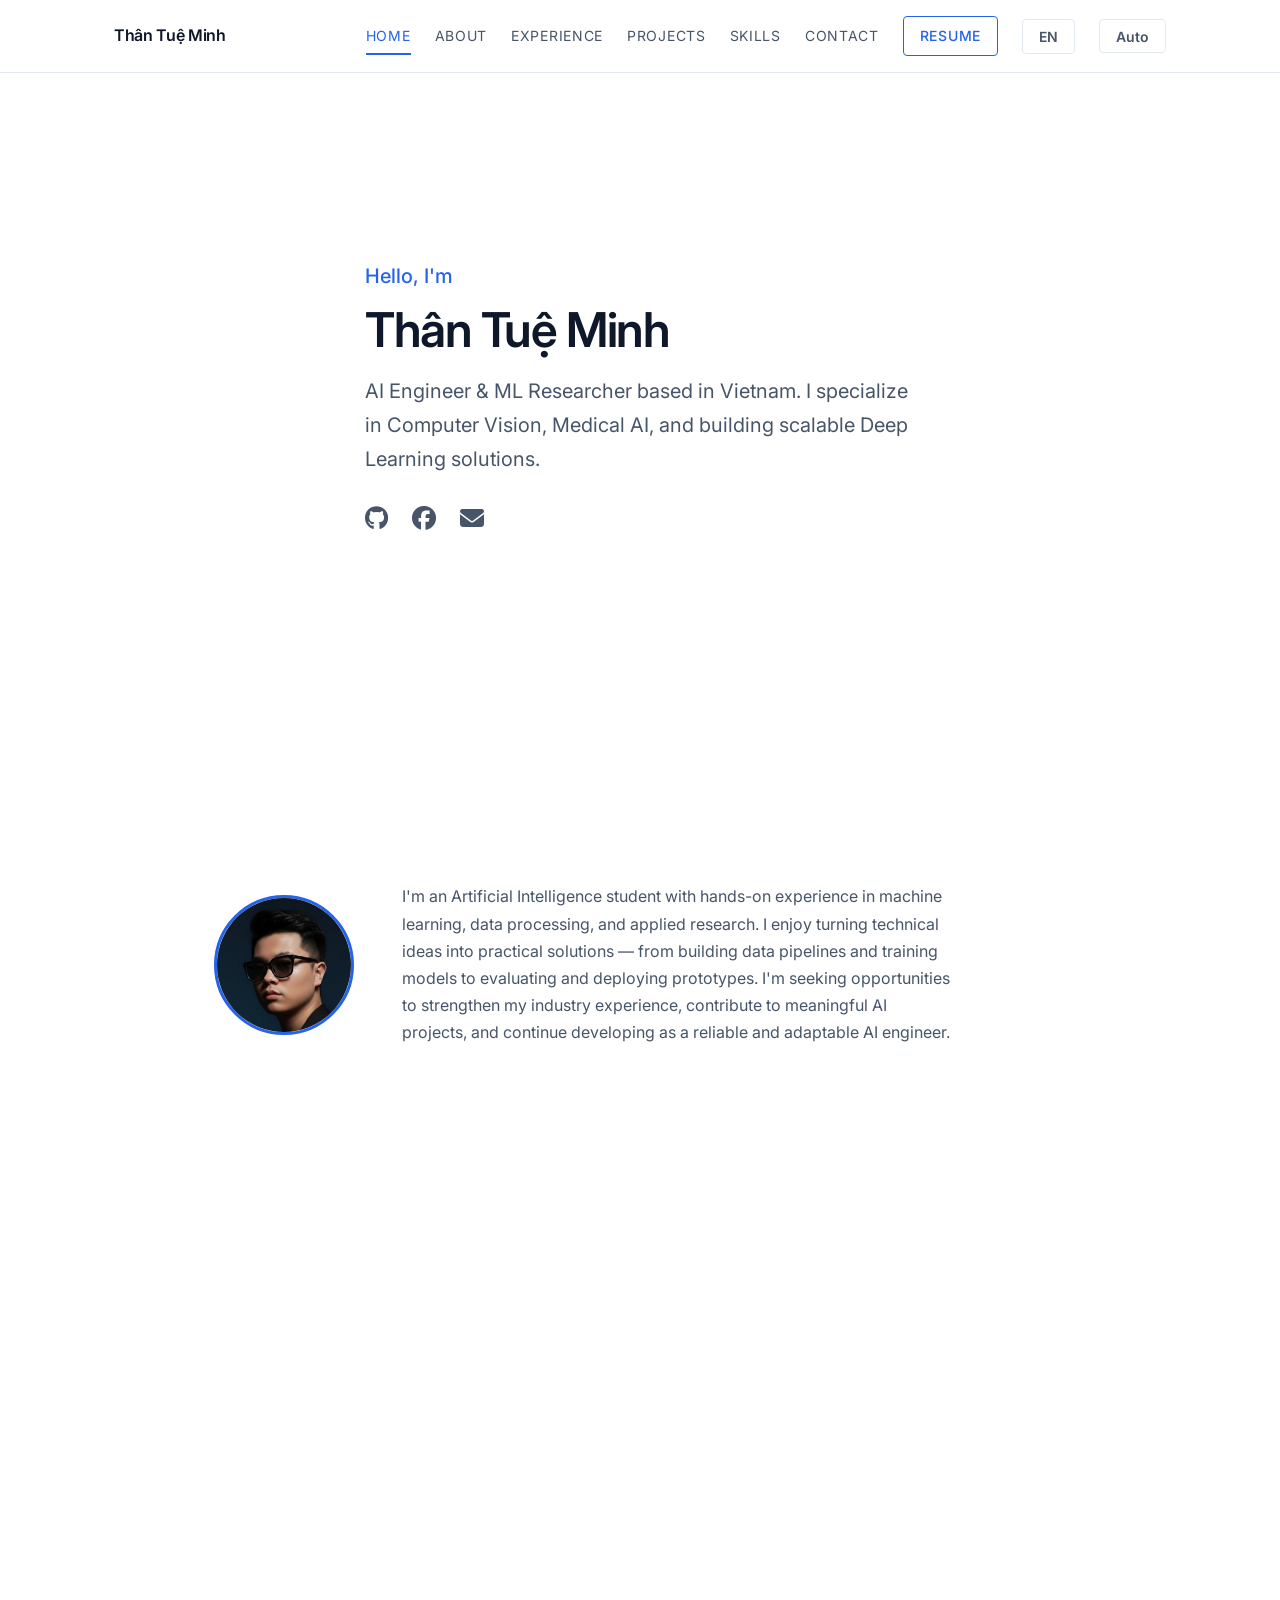
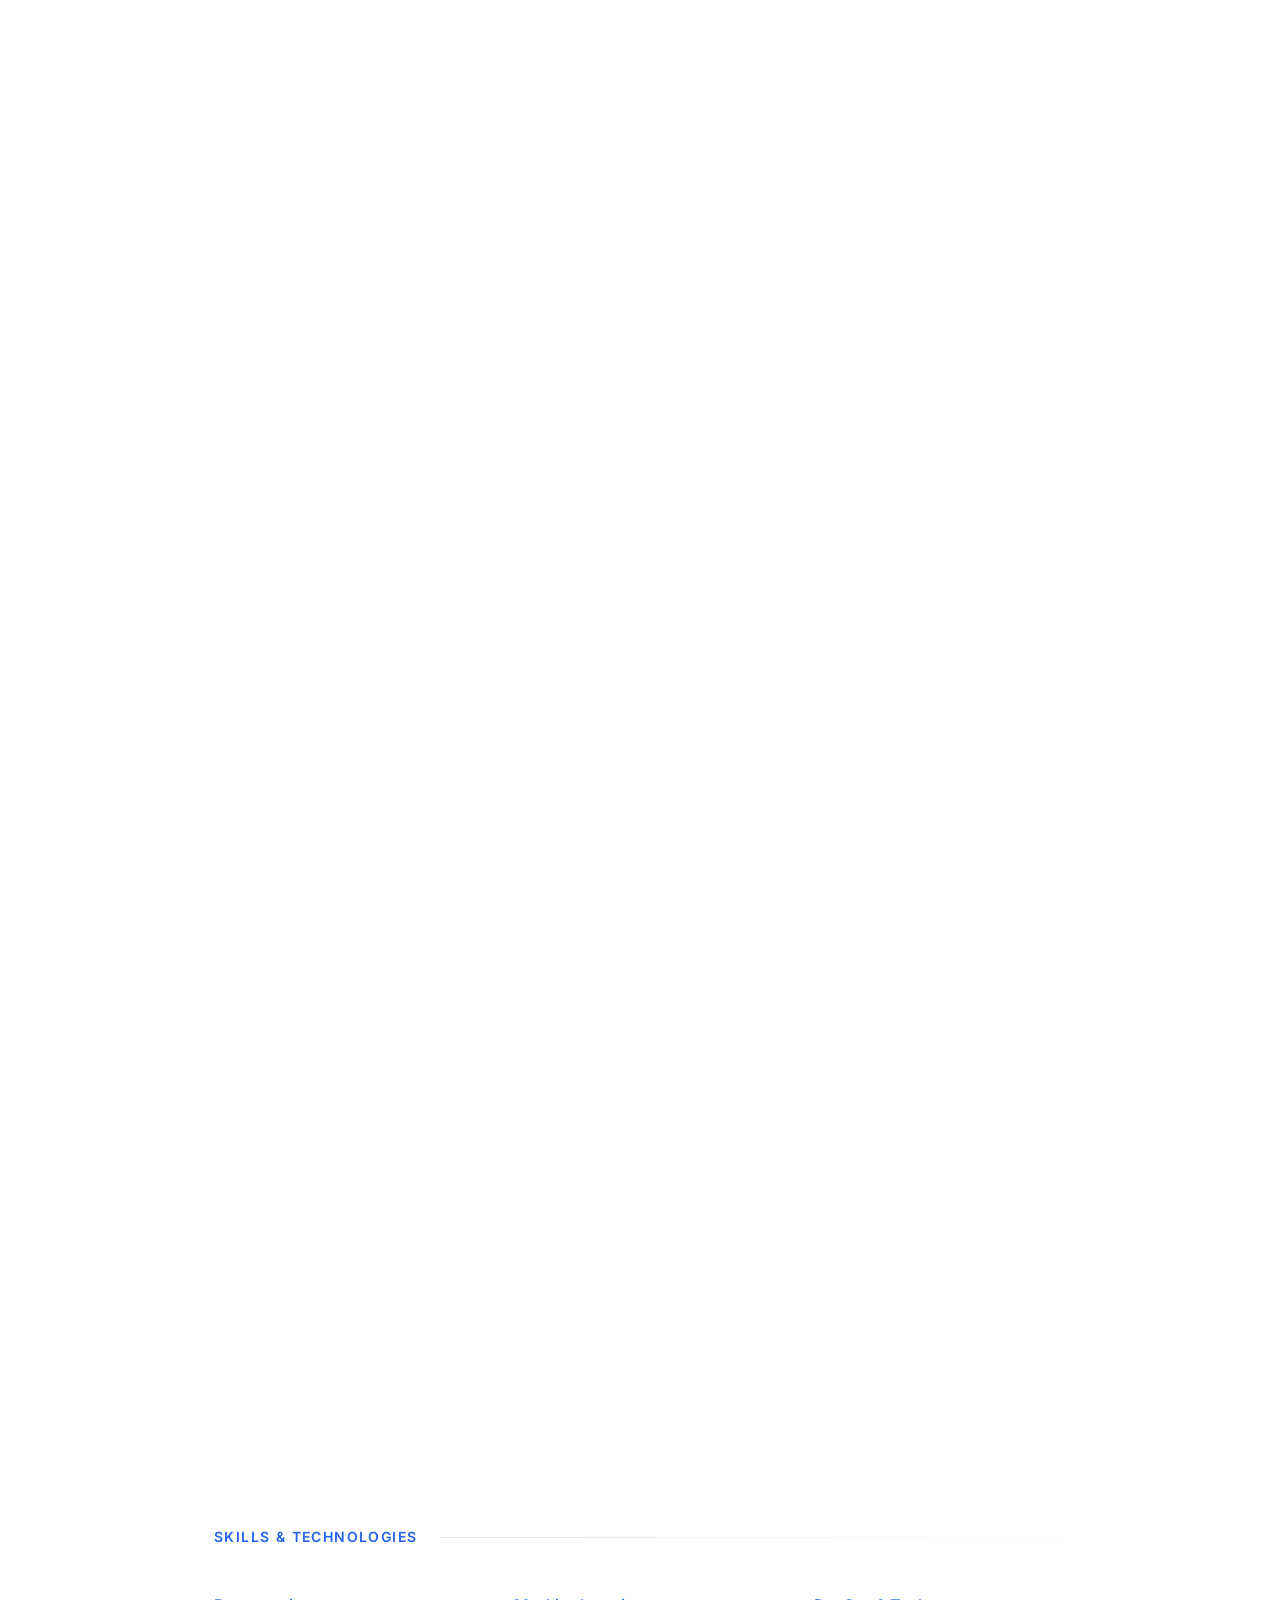
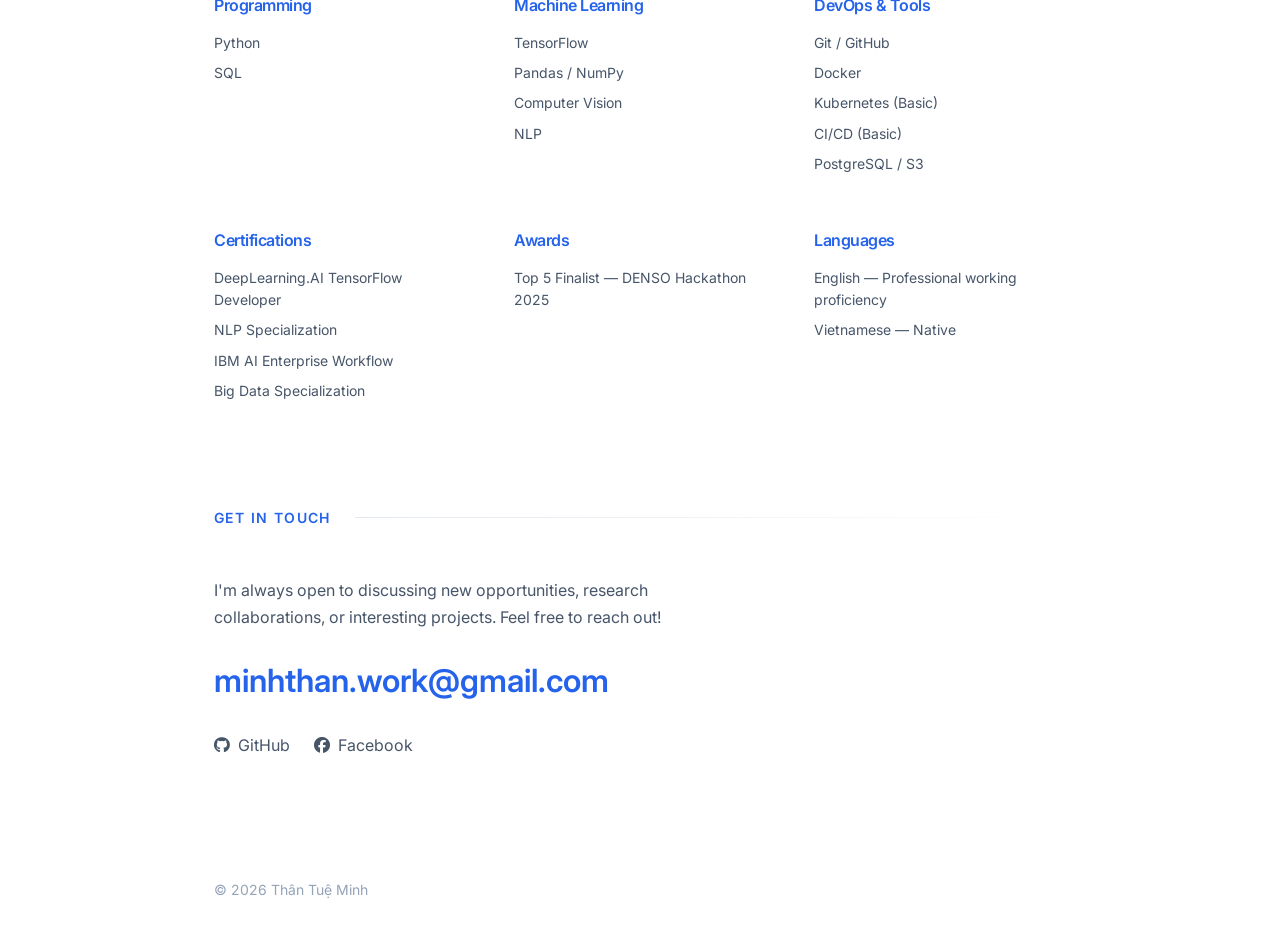
==== commit 7be4ad52: "feat: sync site content to updated cv and simplify ui - update contact email, remove phone and vinun" ====
--- a/index.html
+++ b/index.html
@@ -18,10 +18,6 @@
   <meta property="og:title" content="Thân Tuệ Minh | AI Engineer & ML Researcher">
   <meta property="og:description"
     content="Portfolio showcasing AI/ML projects, research experience, and technical expertise.">
-
-  <!-- Favicon -->
-  <link rel="icon"
-    href="data:image/svg+xml,<svg xmlns='http://www.w3.org/2000/svg' viewBox='0 0 100 100'><text y='.9em' font-size='90'>🤖</text></svg>">
 
   <!-- Font Awesome Icons -->
   <link rel="stylesheet" href="https://cdnjs.cloudflare.com/ajax/libs/font-awesome/6.5.1/css/all.min.css">
@@ -55,7 +51,7 @@
 
         <!-- Theme Toggle -->
         <button class="theme-toggle" id="themeToggle" aria-label="Toggle theme">
-          <i class="fa-solid fa-circle-half-stroke" id="themeIcon"></i>
+          <span id="themeIcon">Auto</span>
         </button>
       </nav>
 
@@ -87,7 +83,7 @@
           <a href="https://www.facebook.com/thanminh24" target="_blank" class="social-icon" aria-label="Facebook">
             <i class="fa-brands fa-facebook"></i>
           </a>
-          <a href="mailto:minhthan189@gmail.com" class="social-icon" aria-label="Email">
+          <a href="mailto:minhthan.work@gmail.com" class="social-icon" aria-label="Email">
             <i class="fa-solid fa-envelope"></i>
           </a>
         </div>
@@ -108,11 +104,13 @@
           <img src="profile.jpg" alt="Thân Tuệ Minh" class="profile-img">
         </div>
         <div class="about-text">
-          <p data-en="I'm an ambitious university student specializing in Artificial Intelligence with a strong foundation in data science, machine learning, and problem-solving. I'm driven to apply academic knowledge to real-world challenges through internships, research projects, and industry collaborations."
-            data-vi="Mình là sinh viên đại học chuyên ngành Trí tuệ nhân tạo với nền tảng vững chắc về Data Science, Machine Learning và giải quyết vấn đề. Mình luôn nỗ lực áp dụng kiến thức học thuật vào các thách thức thực tế thông qua thực tập, dự án nghiên cứu và hợp tác với doanh nghiệp.">
-            I'm an ambitious university student specializing in Artificial Intelligence with a strong foundation in data
-            science, machine learning, and problem-solving. I'm driven to apply academic knowledge to real-world
-            challenges through internships, research projects, and industry collaborations.
+          <p data-en="I'm an Artificial Intelligence student with hands-on experience in machine learning, data processing, and applied research. I enjoy turning technical ideas into practical solutions — from building data pipelines and training models to evaluating and deploying prototypes. I'm seeking opportunities to strengthen my industry experience, contribute to meaningful AI projects, and continue developing as a reliable and adaptable AI engineer."
+            data-vi="Mình là sinh viên ngành Trí tuệ nhân tạo với kinh nghiệm thực tế về Machine Learning, xử lý dữ liệu và nghiên cứu ứng dụng. Mình thích biến các ý tưởng kỹ thuật thành giải pháp thực tiễn — từ xây dựng data pipeline, huấn luyện model đến đánh giá và triển khai prototype. Mình đang tìm kiếm cơ hội để tích lũy kinh nghiệm thực tế, đóng góp vào các dự án AI ý nghĩa và tiếp tục phát triển thành một kỹ sư AI đáng tin cậy, linh hoạt.">
+            I'm an Artificial Intelligence student with hands-on experience in machine learning, data processing, and
+            applied research. I enjoy turning technical ideas into practical solutions — from building data pipelines
+            and training models to evaluating and deploying prototypes. I'm seeking opportunities to strengthen my
+            industry experience, contribute to meaningful AI projects, and continue developing as a reliable and
+            adaptable AI engineer.
           </p>
         </div>
       </div>
@@ -130,29 +128,6 @@
       <div class="experience-list">
 
         <!-- Experience Item 1 -->
-        <article class="experience-item fade-in">
-          <div class="experience-meta">
-            <span class="experience-date" data-en="Apr 2025 — Present" data-vi="04/2025 — Hiện tại">Apr 2025 —
-              Present</span>
-          </div>
-          <div class="experience-content">
-            <h3 class="experience-title" data-en="Research Assistant" data-vi="Trợ lý Nghiên cứu">Research Assistant
-            </h3>
-            <p class="experience-company">Computer Vision & Medical AI Lab — VinUniversity</p>
-            <ul class="experience-description">
-              <li data-en="Supervised by Asst. Prof. Pham Huy Hieu, PhD" data-vi="Hướng dẫn bởi TS. Phạm Huy Hiệu">
-                Supervised by Asst. Prof. Pham Huy Hieu, PhD</li>
-              <li data-en="Built preprocessing and data pipeline for breast cancer imaging datasets"
-                data-vi="Xây dựng quy trình tiền xử lý và data pipeline cho bộ dữ liệu hình ảnh ung thư vú">Built
-                preprocessing and data pipeline for breast cancer imaging datasets</li>
-              <li data-en="Contributed to deployment-ready detection models for clinical use"
-                data-vi="Đóng góp vào việc phát triển model nhận dạng sẵn sàng triển khai cho y tế">Contributed to
-                deployment-ready detection models for clinical use</li>
-            </ul>
-          </div>
-        </article>
-
-        <!-- Experience Item 2 -->
         <article class="experience-item fade-in">
           <div class="experience-meta">
             <span class="experience-date" data-en="May 2025 — Dec 2025" data-vi="05/2025 — 12/2025">May 2025 — Dec
@@ -163,18 +138,25 @@
               Intern</h3>
             <p class="experience-company">Digipro Tech., JSC</p>
             <ul class="experience-description">
-              <li data-en="Delivered 5+ AI POCs (forecasting, classification, NLP)"
-                data-vi="Hoàn thành hơn 5 POC về AI (dự báo, phân loại, NLP)">Delivered 5+ AI POCs (forecasting,
-                classification, NLP)</li>
-              <li data-en="Built automated ETL pipelines, reducing manual work by ~30%"
-                data-vi="Xây dựng pipeline ETL tự động, giảm ~30% công việc thủ công">Built automated ETL pipelines,
-                reducing manual work by ~30%</li>
-              <li data-en="Managed datasets using PostgreSQL and S3 object storage"
-                data-vi="Quản lý dữ liệu với PostgreSQL và S3">Managed datasets using PostgreSQL and S3 object storage
-              </li>
-              <li data-en="Containerized services with Docker and supported Kubernetes deployments"
-                data-vi="Đóng gói service với Docker và hỗ trợ triển khai trên Kubernetes">Containerized services with
-                Docker and supported Kubernetes deployments</li>
+              <li data-en="Delivered 5+ AI POCs (forecasting, classification, NLP) as reusable components for larger systems — data prep, feature logic, inference prototypes"
+                data-vi="Hoàn thành hơn 5 POC về AI (dự báo, phân loại, NLP) dưới dạng component tái sử dụng cho hệ thống lớn — chuẩn bị dữ liệu, xử lý feature, prototype inference">
+                Delivered 5+ AI POCs (forecasting, classification, NLP) as reusable components for larger systems —
+                data prep, feature logic, inference prototypes</li>
+              <li data-en="Built automated ETL/data pipelines for training and inference, cutting manual work by ~30%"
+                data-vi="Xây dựng pipeline ETL/dữ liệu tự động cho huấn luyện và inference, giảm ~30% công việc thủ công">
+                Built automated ETL/data pipelines for training and inference, cutting manual work by ~30%</li>
+              <li data-en="Managed datasets and features using PostgreSQL + S3 object storage, writing optimized SQL and maintaining curated tables"
+                data-vi="Quản lý dữ liệu và feature với PostgreSQL + S3, viết SQL tối ưu và duy trì các bảng dữ liệu chuẩn hóa">
+                Managed datasets and features using PostgreSQL + S3 object storage, writing optimized SQL and
+                maintaining curated tables</li>
+              <li data-en="Packaged services with Docker and supported deployments on Kubernetes (incl. Helm-style configs) for consistent environments"
+                data-vi="Đóng gói service với Docker và hỗ trợ triển khai trên Kubernetes (bao gồm cấu hình kiểu Helm) để đảm bảo môi trường nhất quán">
+                Packaged services with Docker and supported deployments on Kubernetes (incl. Helm-style configs) for
+                consistent environments</li>
+              <li data-en="Ran analysis and evaluation (classification/clustering/NLP), improving model performance by ~20% and documenting handoff notes"
+                data-vi="Thực hiện phân tích và đánh giá (phân loại/phân cụm/NLP), cải thiện hiệu năng model ~20% và viết tài liệu bàn giao">
+                Ran analysis and evaluation (classification/clustering/NLP), improving model performance by ~20% and
+                documenting handoff notes</li>
             </ul>
           </div>
         </article>
@@ -193,42 +175,64 @@
 
       <div class="projects-list">
 
-        <!-- Project 1 -->
+        <!-- Project 1: Masked FER (published research) -->
         <article class="project-item fade-in">
           <div class="project-meta">
-            <span>Research / CV</span>
+            <span data-en="Research / CV" data-vi="Nghiên cứu / Thị giác máy tính">Research / CV</span>
             <span data-en="Jan — Mar 2025" data-vi="01 — 03/2025">Jan — Mar 2025</span>
           </div>
           <div class="project-content">
             <h3 class="project-title">Masked Facial Emotion Recognition</h3>
-            <p class="project-description"
-              data-en="Developed a DenseNet-161-based model for recognizing emotions on faces covered by masks. Achieved 70.66% accuracy on the CK+ dataset. Deployed as a real-time prototype on physical devices."
-              data-vi="Phát triển model dựa trên DenseNet-161 để nhận dạng cảm xúc khuôn mặt khi đeo khẩu trang. Đạt độ chính xác 70.66% trên bộ dữ liệu CK+. Đã được triển khai thử theo thời gian thực trên thiết bị thực tế.">
-              Developed a DenseNet-161-based model for recognizing emotions on faces covered by masks. Achieved 70.66%
-              accuracy on the CK+ dataset. Deployed as a real-time prototype on physical devices.
-            </p>
+            <ul class="project-bullets">
+              <li data-en="Developed a DenseNet-161–based FER model with synthetic mask augmentation to improve recognition under occlusion"
+                data-vi="Phát triển model FER dựa trên DenseNet-161 với kỹ thuật tăng cường dữ liệu khẩu trang tổng hợp để cải thiện nhận dạng khi khuôn mặt bị che">
+                Developed a DenseNet-161–based FER model with synthetic mask augmentation to improve recognition under
+                occlusion</li>
+              <li data-en="Trained on AffectNet, CK+, JAFFE, KDEF, and FER2013, achieving 70.66% accuracy on masked CK+"
+                data-vi="Huấn luyện trên AffectNet, CK+, JAFFE, KDEF và FER2013, đạt độ chính xác 70.66% trên masked CK+">
+                Trained on AffectNet, CK+, JAFFE, KDEF, and FER2013, achieving 70.66% accuracy on masked CK+</li>
+              <li data-en="Outperformed multiple baselines (RAN, ACNN, OADN, VTC-FER) while maintaining resource efficiency"
+                data-vi="Vượt nhiều baseline (RAN, ACNN, OADN, VTC-FER) trong khi vẫn tiết kiệm tài nguyên">
+                Outperformed multiple baselines (RAN, ACNN, OADN, VTC-FER) while maintaining resource efficiency</li>
+            </ul>
+            <div class="publication-callout">
+              <span class="publication-label" data-en="Publication — Co-authored" data-vi="Công bố khoa học — Đồng tác giả">
+                Publication — Co-authored</span>
+              <p class="publication-title">“Implementing a Resource-Friendly Masked Facial Emotion Recognition Model
+                Using Transfer Learning with DenseNet-161” — Intelligent Human Computer Interaction, IHCI 2025,
+                Springer LNCS Vol. 16436, pp. 138–148</p>
+              <a href="https://doi.org/10.1007/978-3-032-26349-0_12" target="_blank"
+                rel="noopener">https://doi.org/10.1007/978-3-032-26349-0_12</a>
+            </div>
             <div class="project-tech">
               <span class="tech-tag">Python</span>
               <span class="tech-tag">TensorFlow</span>
               <span class="tech-tag">Computer Vision</span>
+              <span class="tech-tag">Publication</span>
             </div>
           </div>
         </article>
 
-        <!-- Project 2 -->
+        <!-- Project 2: Test Time Adaptation -->
         <article class="project-item fade-in">
           <div class="project-meta">
-            <span>Medical AI</span>
-            <span data-en="Apr 2025 — Present" data-vi="04/2025 — Hiện tại">Apr 2025 — Present</span>
+            <span data-en="Medical AI" data-vi="AI Y tế">Medical AI</span>
+            <span data-en="Jan 2026 — Present" data-vi="01/2026 — Hiện tại">Jan 2026 — Present</span>
           </div>
           <div class="project-content">
-            <h3 class="project-title">Breast Cancer Classification</h3>
-            <p class="project-description"
-              data-en="Building an end-to-end system for breast cancer detection using deep learning. Developed comprehensive data pipelines for preprocessing medical imaging datasets."
-              data-vi="Xây dựng hệ thống end-to-end để phát hiện ung thư vú bằng Deep Learning. Phát triển data pipeline toàn diện để tiền xử lý bộ dữ liệu hình ảnh y tế.">
-              Building an end-to-end system for breast cancer detection using deep learning. Developed comprehensive
-              data pipelines for preprocessing medical imaging datasets.
-            </p>
+            <h3 class="project-title" data-en="Test-Time Adaptation in Medical Images"
+              data-vi="Test-Time Adaptation cho Ảnh Y tế">Test-Time Adaptation in Medical Images</h3>
+            <ul class="project-bullets">
+              <li data-en="Test-time adaptation for classification without access to source training data"
+                data-vi="Test-time adaptation cho bài toán phân loại mà không cần truy cập dữ liệu huấn luyện gốc">
+                Test-time adaptation for classification without access to source training data</li>
+              <li data-en="Lightweight adaptation of only classifier/routing parameters, encoder frozen"
+                data-vi="Chỉ điều chỉnh nhẹ các tham số classifier/routing, giữ nguyên encoder">
+                Lightweight adaptation of only classifier/routing parameters, encoder frozen</li>
+              <li data-en="Applied to whole-slide image (WSI) classification pipeline"
+                data-vi="Áp dụng vào pipeline phân loại ảnh whole-slide (WSI)">
+                Applied to whole-slide image (WSI) classification pipeline</li>
+            </ul>
             <div class="project-tech">
               <span class="tech-tag">Python</span>
               <span class="tech-tag">Deep Learning</span>
@@ -237,21 +241,61 @@
           </div>
         </article>
 
-        <!-- Project 3 - DATA ORIENTED -->
+        <!-- Project 3: SkinSunny -->
         <article class="project-item fade-in">
           <div class="project-meta">
-            <span>Data Engineering</span>
+            <span data-en="Full-Stack AI / Lead" data-vi="Full-Stack AI / Trưởng nhóm">Full-Stack AI / Lead</span>
+            <span data-en="May — Jul 2026" data-vi="05 — 07/2026">May — Jul 2026</span>
+          </div>
+          <div class="project-content">
+            <h3 class="project-title">SkinSunny — AI-Powered Skincare Companion</h3>
+            <ul class="project-bullets">
+              <li data-en="Led the architecture and delivery of a full-stack AI skincare platform, coordinating a three-person team across frontend, backend, and AI service development"
+                data-vi="Dẫn dắt kiến trúc và phát triển nền tảng chăm sóc da AI full-stack, điều phối đội 3 người trên frontend, backend và AI service">
+                Led the architecture and delivery of a full-stack AI skincare platform, coordinating a three-person
+                team across frontend, backend, and AI service development</li>
+              <li data-en="Integrated a multi-model inference pipeline for facial segmentation, skin-condition classification, and severity scoring, balancing accuracy, latency, and infrastructure cost"
+                data-vi="Tích hợp pipeline inference đa model cho phân đoạn khuôn mặt, phân loại tình trạng da và chấm điểm mức độ, cân bằng giữa độ chính xác, độ trễ và chi phí hạ tầng">
+                Integrated a multi-model inference pipeline for facial segmentation, skin-condition classification,
+                and severity scoring, balancing accuracy, latency, and infrastructure cost</li>
+              <li data-en="Built the CI/CD and deployment workflow using GitHub Actions, Docker Compose, and a production VPS, maintaining five containerized services for over five weeks with 0% downtime"
+                data-vi="Xây dựng CI/CD và quy trình triển khai với GitHub Actions, Docker Compose và VPS production, vận hành 5 service container hóa trong hơn 5 tuần với 0% downtime">
+                Built the CI/CD and deployment workflow using GitHub Actions, Docker Compose, and a production VPS,
+                maintaining five containerized services for over five weeks with 0% downtime</li>
+              <li data-en="Grew the platform to 117 registered users, a 23.9% free-to-paid conversion rate, 260 completed skin analyses, and 5,750+ tracked visits"
+                data-vi="Đạt 117 người dùng đăng ký, tỷ lệ chuyển đổi trả phí 23.9%, 260 lượt phân tích da và hơn 5,750 lượt truy cập">
+                Grew the platform to 117 registered users, a 23.9% free-to-paid conversion rate, 260 completed skin
+                analyses, and 5,750+ tracked visits</li>
+            </ul>
+            <div class="project-tech">
+              <span class="tech-tag">React</span>
+              <span class="tech-tag">TypeScript</span>
+              <span class="tech-tag">FastAPI</span>
+              <span class="tech-tag">PostgreSQL</span>
+              <span class="tech-tag">PyTorch</span>
+              <span class="tech-tag">Docker Compose</span>
+            </div>
+          </div>
+        </article>
+
+        <!-- Project 4 - DATA ORIENTED -->
+        <article class="project-item fade-in">
+          <div class="project-meta">
+            <span data-en="Data Engineering" data-vi="Kỹ thuật Dữ liệu">Data Engineering</span>
             <span data-en="May — Dec 2025" data-vi="05 — 12/2025">May — Dec 2025</span>
           </div>
           <div class="project-content">
             <h3 class="project-title" data-en="Enterprise Data Pipelines" data-vi="Data Pipeline cho Doanh nghiệp">
               Enterprise Data Pipelines</h3>
-            <p class="project-description"
-              data-en="Designed and implemented automated ETL pipelines for enterprise data processing. Built scalable data infrastructure using PostgreSQL, S3, and containerized services with Docker and Kubernetes."
-              data-vi="Thiết kế và triển khai pipeline ETL tự động để xử lý dữ liệu doanh nghiệp. Xây dựng hạ tầng dữ liệu có khả năng mở rộng sử dụng PostgreSQL, S3 và các service container hóa với Docker và Kubernetes.">
-              Designed and implemented automated ETL pipelines for enterprise data processing. Built scalable data
-              infrastructure using PostgreSQL, S3, and containerized services with Docker and Kubernetes.
-            </p>
+            <ul class="project-bullets">
+              <li data-en="Designed and implemented automated ETL pipelines for enterprise data processing"
+                data-vi="Thiết kế và triển khai pipeline ETL tự động để xử lý dữ liệu doanh nghiệp">
+                Designed and implemented automated ETL pipelines for enterprise data processing</li>
+              <li data-en="Built scalable data infrastructure using PostgreSQL, S3, and containerized services with Docker and Kubernetes"
+                data-vi="Xây dựng hạ tầng dữ liệu có khả năng mở rộng sử dụng PostgreSQL, S3 và các service container hóa với Docker và Kubernetes">
+                Built scalable data infrastructure using PostgreSQL, S3, and containerized services with Docker and
+                Kubernetes</li>
+            </ul>
             <div class="project-tech">
               <span class="tech-tag">PostgreSQL</span>
               <span class="tech-tag">S3</span>
@@ -299,7 +343,8 @@
           <ul class="skill-list">
             <li>Git / GitHub</li>
             <li>Docker</li>
-            <li>Kubernetes</li>
+            <li data-en="Kubernetes (Basic)" data-vi="Kubernetes (Cơ bản)">Kubernetes (Basic)</li>
+            <li data-en="CI/CD (Basic)" data-vi="CI/CD (Cơ bản)">CI/CD (Basic)</li>
             <li>PostgreSQL / S3</li>
           </ul>
         </div>
@@ -307,9 +352,27 @@
         <div class="skill-category">
           <h4 data-en="Certifications" data-vi="Chứng chỉ">Certifications</h4>
           <ul class="skill-list">
-            <li>Deep Learning Specialization</li>
+            <li>DeepLearning.AI TensorFlow Developer</li>
             <li>NLP Specialization</li>
-            <li>IBM Full Stack Developer</li>
+            <li>IBM AI Enterprise Workflow</li>
+            <li>Big Data Specialization</li>
+          </ul>
+        </div>
+
+        <div class="skill-category">
+          <h4 data-en="Awards" data-vi="Giải thưởng">Awards</h4>
+          <ul class="skill-list">
+            <li data-en="Top 5 Finalist — DENSO Hackathon 2025" data-vi="Top 5 Chung kết — DENSO Hackathon 2025">
+              Top 5 Finalist — DENSO Hackathon 2025</li>
+          </ul>
+        </div>
+
+        <div class="skill-category">
+          <h4 data-en="Languages" data-vi="Ngôn ngữ">Languages</h4>
+          <ul class="skill-list">
+            <li data-en="English — Professional working proficiency" data-vi="Tiếng Anh — Thành thạo trong công việc">
+              English — Professional working proficiency</li>
+            <li data-en="Vietnamese — Native" data-vi="Tiếng Việt — Bản ngữ">Vietnamese — Native</li>
           </ul>
         </div>
       </div>
@@ -332,7 +395,7 @@
           to reach out!
         </p>
 
-        <a href="mailto:minhthan189@gmail.com" class="contact-email">minhthan189@gmail.com</a>
+        <a href="mailto:minhthan.work@gmail.com" class="contact-email">minhthan.work@gmail.com</a>
 
         <div class="contact-links">
           <a href="https://github.com/thanminh24" class="contact-link" target="_blank">
@@ -349,7 +412,7 @@
   <!-- ======================== FOOTER ======================== -->
   <footer class="site-footer">
     <div class="container">
-      <p>&copy; 2025 Thân Tuệ Minh</p>
+      <p>&copy; 2026 Thân Tuệ Minh</p>
     </div>
   </footer>
 
--- a/style.css
+++ b/style.css
@@ -368,16 +368,17 @@
   background: transparent;
   border: 1px solid var(--border-light);
   border-radius: 4px;
-  padding: var(--space-xs);
+  padding: var(--space-xs) var(--space-sm);
   cursor: pointer;
-  font-size: var(--text-sm);
+  font-size: var(--text-xs);
+  font-weight: 600;
   color: var(--text-secondary);
   transition: all var(--transition-fast);
-  width: 34px;
   height: 34px;
   display: flex;
   align-items: center;
   justify-content: center;
+  font-family: var(--font-family);
 }
 
 .theme-toggle:hover {
@@ -603,6 +604,65 @@
   font-size: var(--text-sm);
 }
 
+/* CV-style bullet list inside project cards (mirrors experience bullets) */
+.project-bullets {
+  margin-bottom: var(--space-sm);
+  max-width: 65ch;
+}
+
+.project-bullets li {
+  color: var(--text-secondary);
+  padding-left: var(--space-sm);
+  position: relative;
+  margin-bottom: var(--space-xs);
+  font-size: var(--text-xs);
+}
+
+.project-bullets li::before {
+  content: '▹';
+  position: absolute;
+  left: 0;
+  color: var(--accent);
+  font-size: 0.8rem;
+}
+
+.project-bullets a {
+  color: var(--accent);
+  word-break: break-all;
+}
+
+/* Publication callout (highlights the peer-reviewed paper inside a project card) */
+.publication-callout {
+  border: 1px solid var(--border-light);
+  border-left: 3px solid var(--accent);
+  border-radius: 6px;
+  padding: var(--space-sm);
+  margin-bottom: var(--space-sm);
+  max-width: 65ch;
+  background-color: rgba(37, 99, 235, 0.05);
+}
+
+.publication-label {
+  display: block;
+  font-size: 0.75rem;
+  text-transform: uppercase;
+  letter-spacing: 0.08em;
+  font-weight: 600;
+  color: var(--accent);
+  margin-bottom: 0.35rem;
+}
+
+.publication-title {
+  font-size: var(--text-xs);
+  margin-bottom: 0.35rem;
+}
+
+.publication-callout a {
+  color: var(--accent);
+  font-size: var(--text-xs);
+  word-break: break-all;
+}
+
 .project-tech {
   display: flex;
   flex-wrap: wrap;
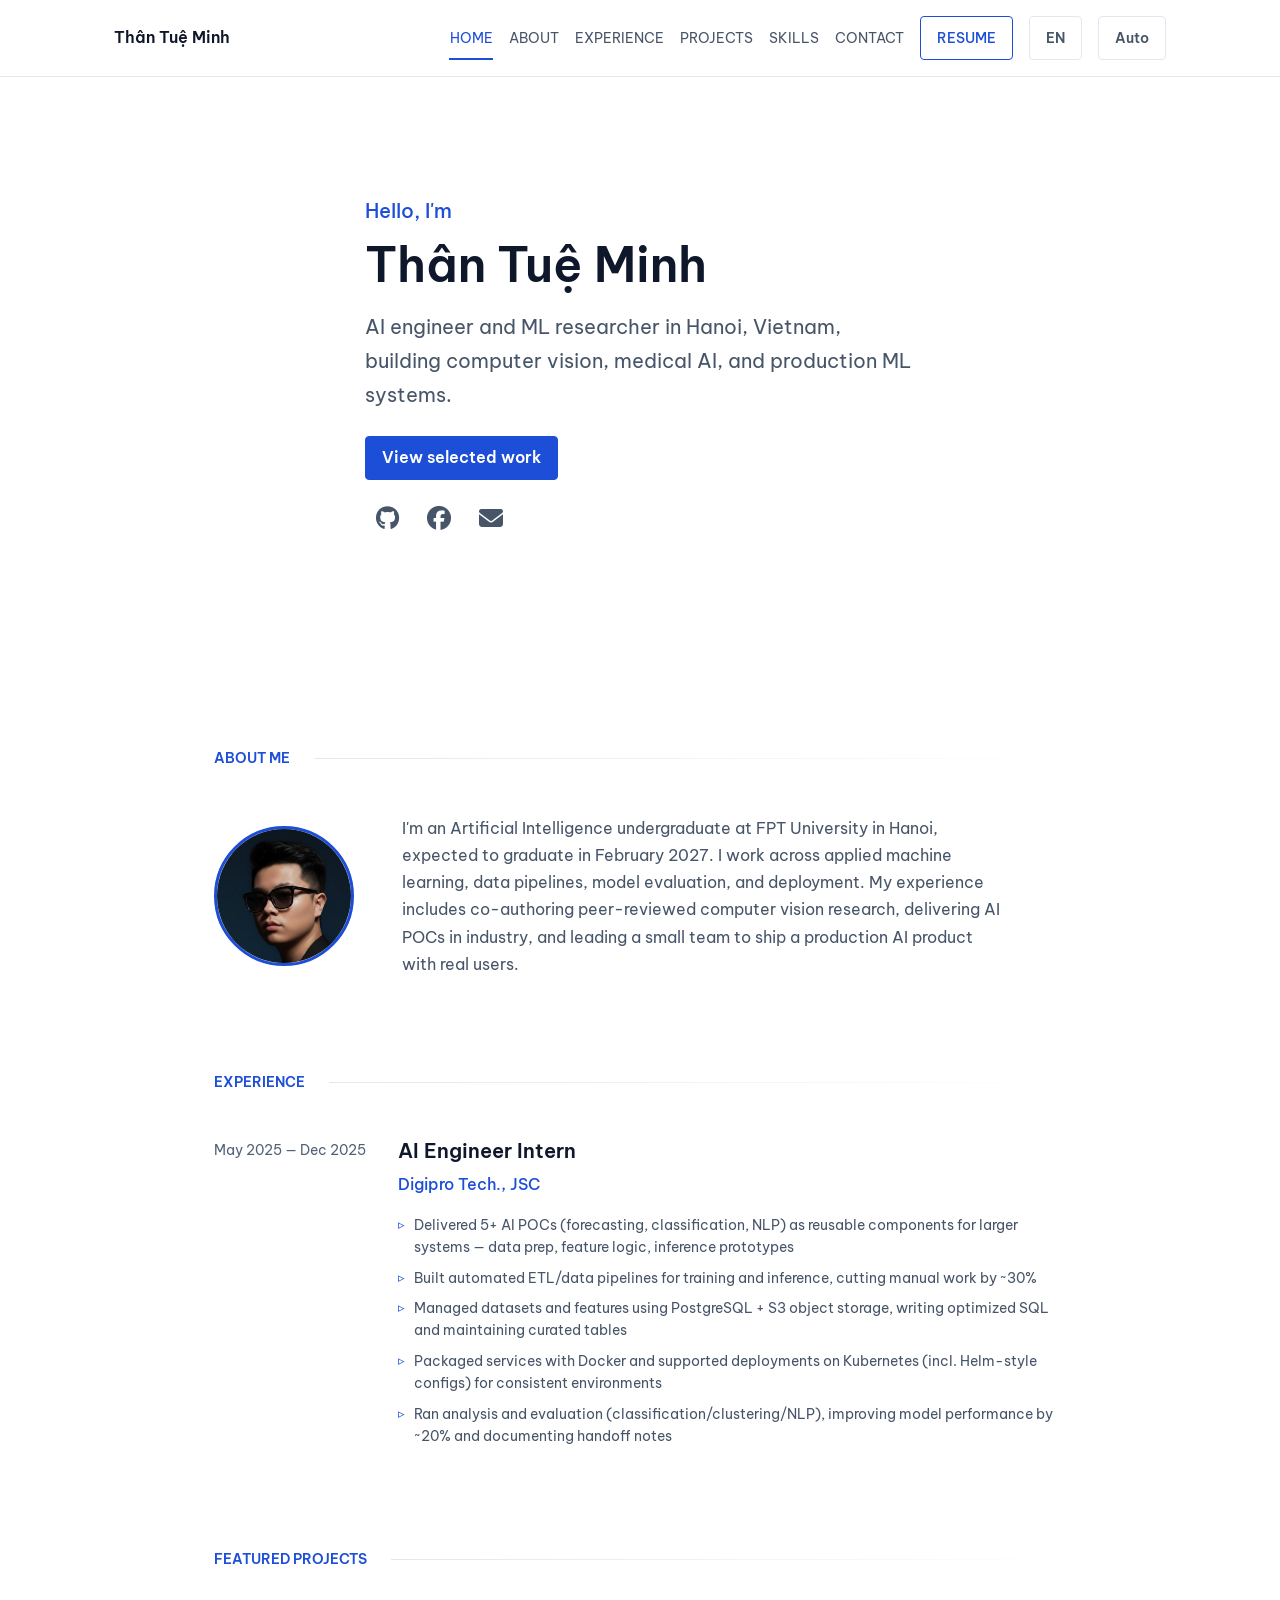
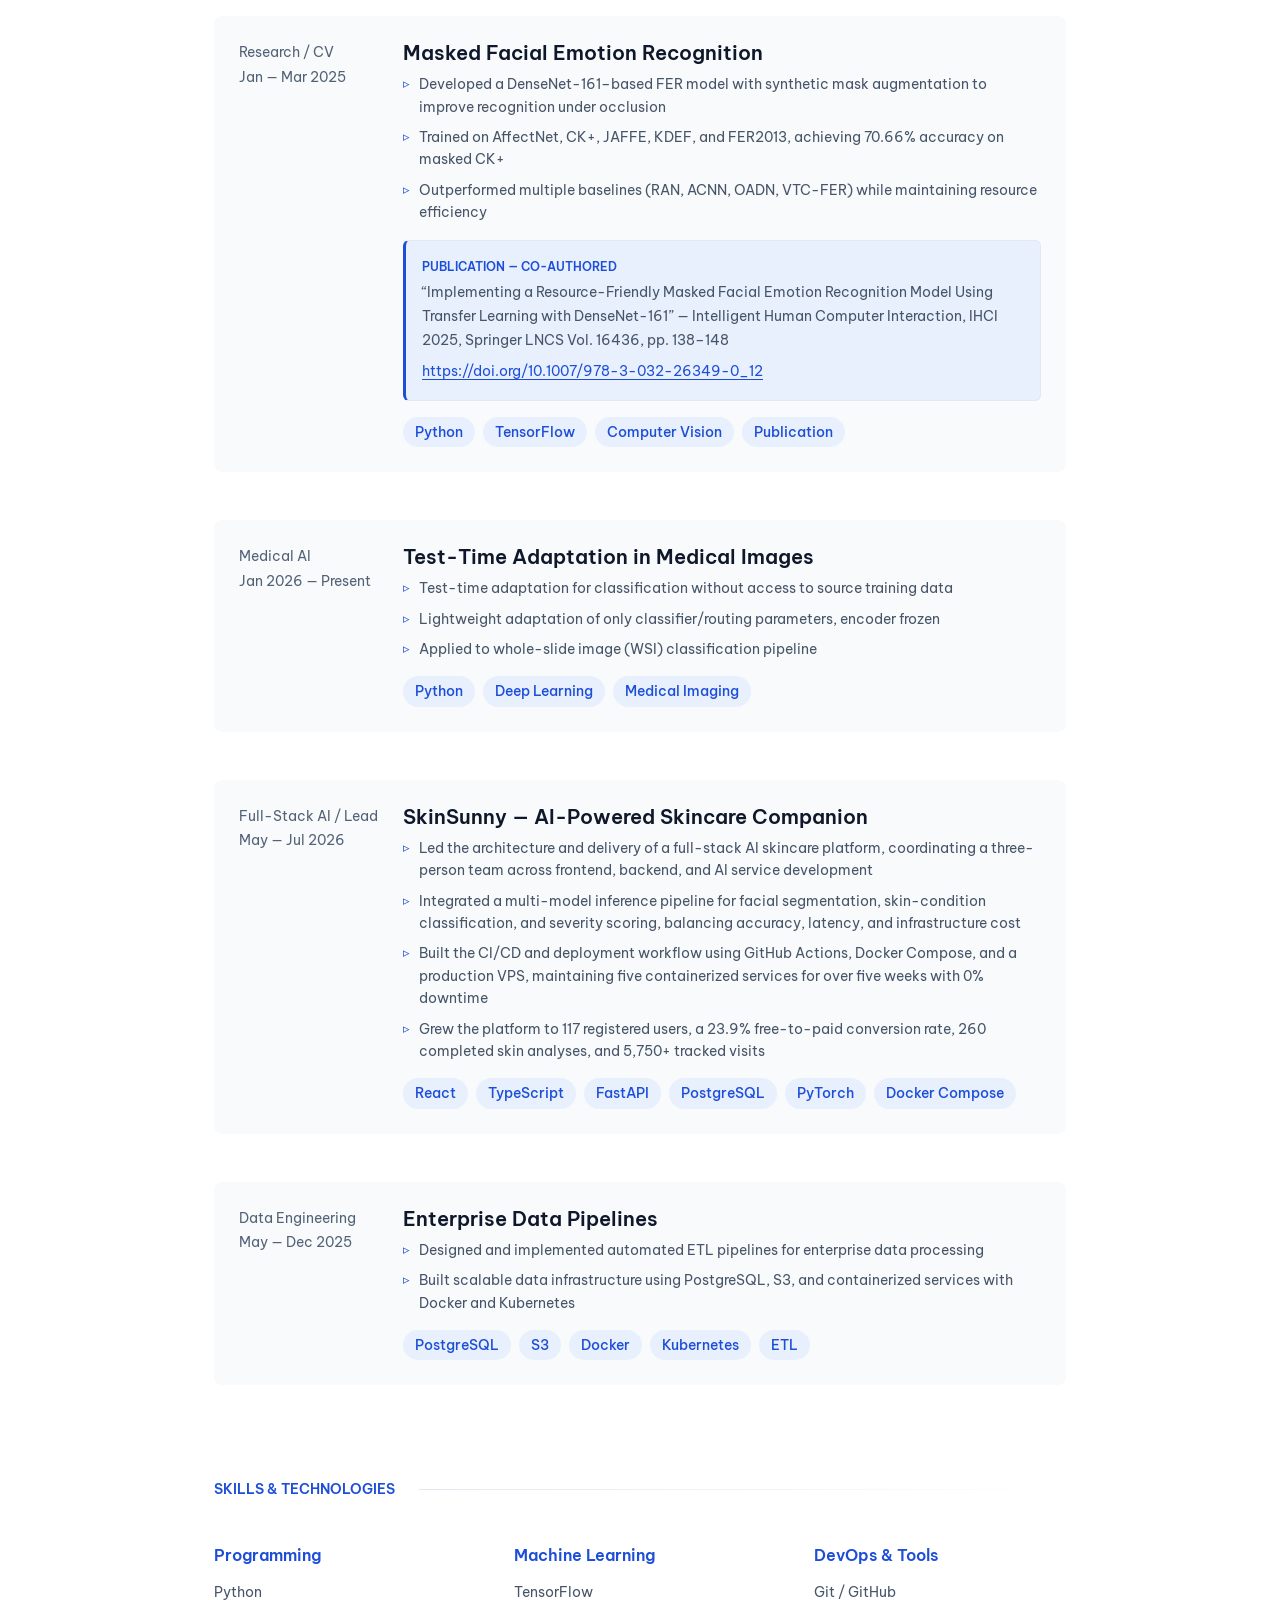
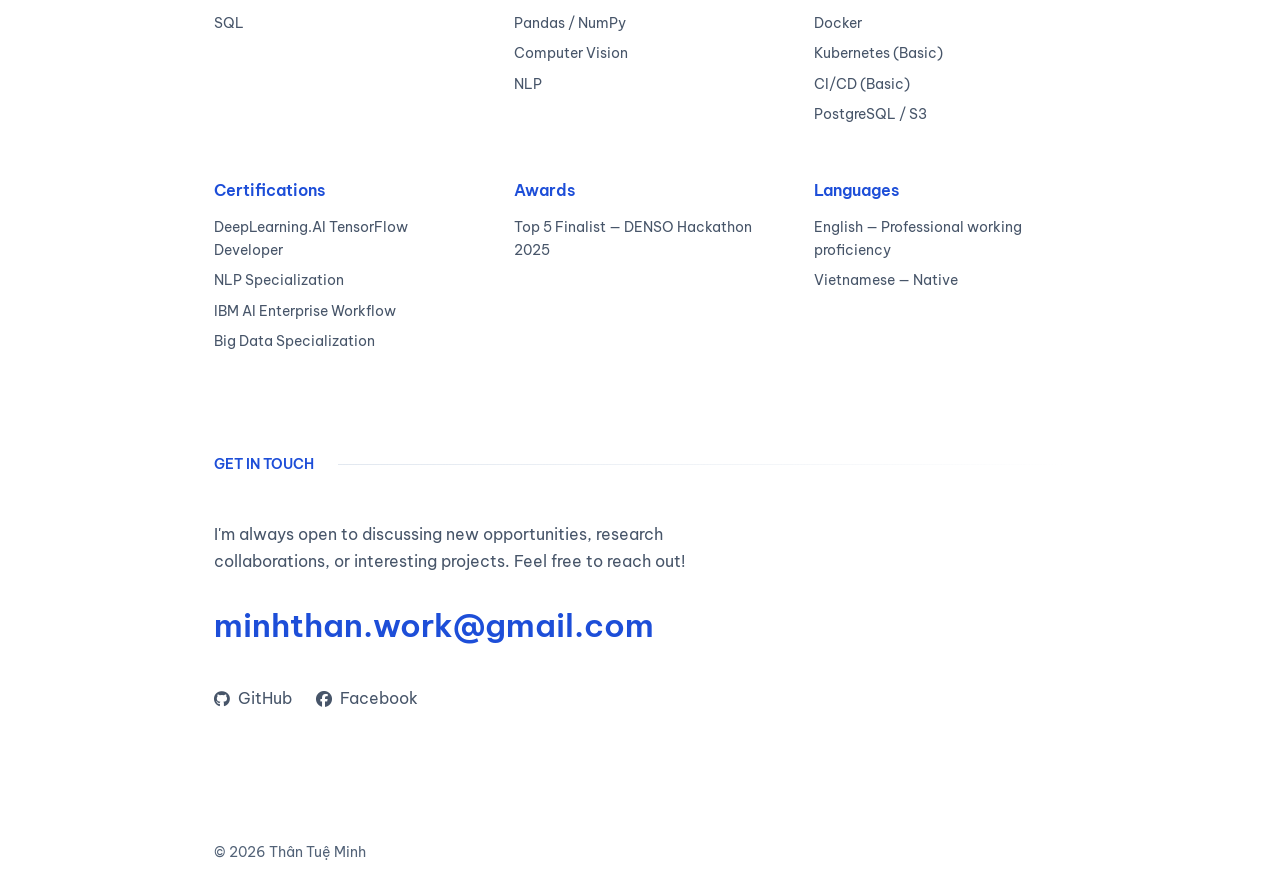
==== commit 6c9b9361: "feat(portfolio): refresh site experience" ====
--- a/index.html
+++ b/index.html
@@ -6,18 +6,32 @@
   <meta name="viewport" content="width=device-width, initial-scale=1.0">
 
   <!-- SEO Meta Tags -->
-  <title>Thân Tuệ Minh | AI Engineer & ML Researcher</title>
+  <title>Thân Tuệ Minh | AI Engineer &amp; ML Researcher in Hanoi</title>
   <meta name="description"
-    content="Portfolio of Thân Tuệ Minh - AI Engineer and Machine Learning Researcher specializing in computer vision, deep learning, and medical AI applications.">
+    content="Portfolio of Thân Tuệ Minh, an AI engineer and machine learning researcher in Hanoi working across computer vision, medical AI, and production ML systems.">
   <meta name="keywords"
     content="AI Engineer, Machine Learning, Computer Vision, Deep Learning, Portfolio, Thân Tuệ Minh">
   <meta name="author" content="Thân Tuệ Minh">
+  <meta name="theme-color" id="themeColorLight" content="#ffffff" media="(prefers-color-scheme: light)">
+  <meta name="theme-color" id="themeColorDark" content="#0a0a0f" media="(prefers-color-scheme: dark)">
+  <link rel="canonical" href="https://thanminh24.github.io/">
+  <link rel="icon" href="favicon.svg" type="image/svg+xml">
 
   <!-- Open Graph / Social Media -->
   <meta property="og:type" content="website">
-  <meta property="og:title" content="Thân Tuệ Minh | AI Engineer & ML Researcher">
+  <meta property="og:url" content="https://thanminh24.github.io/">
+  <meta property="og:title" content="Thân Tuệ Minh | AI Engineer &amp; ML Researcher in Hanoi">
   <meta property="og:description"
-    content="Portfolio showcasing AI/ML projects, research experience, and technical expertise.">
+    content="Computer vision research, applied AI work, and production ML systems by Thân Tuệ Minh.">
+  <meta property="og:image" content="https://thanminh24.github.io/profile.jpg">
+  <meta property="og:image:alt" content="Portrait of Thân Tuệ Minh">
+  <meta property="og:locale" content="en_US">
+  <meta property="og:locale:alternate" content="vi_VN">
+  <meta name="twitter:card" content="summary">
+  <meta name="twitter:title" content="Thân Tuệ Minh | AI Engineer &amp; ML Researcher in Hanoi">
+  <meta name="twitter:description"
+    content="Computer vision research, applied AI work, and production ML systems by Thân Tuệ Minh.">
+  <meta name="twitter:image" content="https://thanminh24.github.io/profile.jpg">
 
   <!-- Font Awesome Icons -->
   <link rel="stylesheet" href="https://cdnjs.cloudflare.com/ajax/libs/font-awesome/6.5.1/css/all.min.css">
@@ -27,6 +41,9 @@
 </head>
 
 <body>
+  <a class="skip-link" href="#main-content" data-en="Skip to main content" data-vi="Bỏ qua đến nội dung chính">
+    Skip to main content
+  </a>
 
   <!-- ======================== TOP NAVIGATION ======================== -->
   <header class="site-header" id="siteHeader">
@@ -34,34 +51,36 @@
       <!-- Logo (Full Name) -->
       <a href="#home" class="logo">Thân Tuệ Minh</a>
 
+      <!-- Mobile Menu Toggle -->
+      <button class="mobile-menu-toggle" id="mobileMenuToggle" type="button" aria-label="Open navigation menu"
+        aria-controls="primaryNav" aria-expanded="false">
+        <i class="fa-solid fa-bars" aria-hidden="true"></i>
+      </button>
+
       <!-- Navigation Links + Resume + Language + Theme -->
-      <nav class="nav-group">
+      <nav class="nav-group" id="primaryNav" aria-label="Primary navigation">
         <a href="#home" class="nav-link active" data-en="Home" data-vi="Trang chủ">Home</a>
         <a href="#about" class="nav-link" data-en="About" data-vi="Giới thiệu">About</a>
         <a href="#experience" class="nav-link" data-en="Experience" data-vi="Kinh nghiệm">Experience</a>
         <a href="#projects" class="nav-link" data-en="Projects" data-vi="Dự án">Projects</a>
         <a href="#skills" class="nav-link" data-en="Skills" data-vi="Kỹ năng">Skills</a>
         <a href="#contact" class="nav-link" data-en="Contact" data-vi="Liên hệ">Contact</a>
-        <a href="#" class="nav-link nav-resume" id="resumeBtn">Resume</a>
+        <a href="#" class="nav-link nav-resume" id="resumeBtn" data-en="Resume" data-vi="CV">Resume</a>
 
         <!-- Language Toggle -->
-        <button class="lang-toggle" id="langToggle" aria-label="Toggle language">
+        <button class="lang-toggle" id="langToggle" type="button" aria-label="Switch to Vietnamese">
           <span data-lang-current>EN</span>
         </button>
 
         <!-- Theme Toggle -->
-        <button class="theme-toggle" id="themeToggle" aria-label="Toggle theme">
+        <button class="theme-toggle" id="themeToggle" type="button" aria-label="Theme: automatic">
           <span id="themeIcon">Auto</span>
         </button>
       </nav>
-
-      <!-- Mobile Menu Toggle -->
-      <button class="mobile-menu-toggle" id="mobileMenuToggle" aria-label="Toggle menu">
-        <i class="fa-solid fa-bars"></i>
-      </button>
     </div>
   </header>
 
+  <main id="main-content">
   <!-- ======================== HERO SECTION ======================== -->
   <section class="hero" id="home">
     <div class="container">
@@ -69,22 +88,29 @@
         <p class="hero-greeting anim-fade-up" data-en="Hello, I'm" data-vi="Xin chào, mình là">Hello, I'm</p>
         <h1 class="hero-title anim-fade-up anim-delay-1">Thân Tuệ Minh</h1>
         <p class="hero-subtitle anim-fade-up anim-delay-2"
-          data-en="AI Engineer & ML Researcher based in Vietnam. I specialize in Computer Vision, Medical AI, and building scalable Deep Learning solutions."
-          data-vi="Kỹ sư AI & Nhà nghiên cứu Machine Learning tại Việt Nam. Mình chuyên về Computer Vision, AI trong Y tế và xây dựng các giải pháp Deep Learning có khả năng mở rộng.">
-          AI Engineer & ML Researcher based in Vietnam. I specialize in Computer Vision, Medical AI, and building
-          scalable Deep Learning solutions.
+          data-en="AI engineer and ML researcher in Hanoi, Vietnam, building computer vision, medical AI, and production ML systems."
+          data-vi="Kỹ sư AI và nhà nghiên cứu Machine Learning tại Hà Nội, xây dựng các hệ thống Computer Vision, AI Y tế và ML sẵn sàng triển khai.">
+          AI engineer and ML researcher in Hanoi, Vietnam, building computer vision, medical AI, and production ML
+          systems.
         </p>
 
+        <div class="hero-actions anim-fade-up anim-delay-3">
+          <a href="#projects" class="hero-primary-action" data-en="View selected work"
+            data-vi="Xem dự án nổi bật">View selected work</a>
+        </div>
+
         <!-- Social Links -->
-        <div class="hero-socials anim-fade-up anim-delay-3">
-          <a href="https://github.com/thanminh24" target="_blank" class="social-icon" aria-label="GitHub">
-            <i class="fa-brands fa-github"></i>
+        <div class="hero-socials anim-fade-up anim-delay-4">
+          <a href="https://github.com/thanminh24" target="_blank" rel="noopener noreferrer" class="social-icon"
+            aria-label="GitHub">
+            <i class="fa-brands fa-github" aria-hidden="true"></i>
           </a>
-          <a href="https://www.facebook.com/thanminh24" target="_blank" class="social-icon" aria-label="Facebook">
-            <i class="fa-brands fa-facebook"></i>
+          <a href="https://www.facebook.com/thanminh24" target="_blank" rel="noopener noreferrer" class="social-icon"
+            aria-label="Facebook">
+            <i class="fa-brands fa-facebook" aria-hidden="true"></i>
           </a>
           <a href="mailto:minhthan.work@gmail.com" class="social-icon" aria-label="Email">
-            <i class="fa-solid fa-envelope"></i>
+            <i class="fa-solid fa-envelope" aria-hidden="true"></i>
           </a>
         </div>
       </div>
@@ -95,7 +121,7 @@
   <section class="about" id="about">
     <div class="container">
       <div class="section-header fade-in">
-        <span class="section-label" data-en="About Me" data-vi="Về mình">About Me</span>
+        <h2 class="section-label" data-en="About Me" data-vi="Về mình">About Me</h2>
         <div class="section-divider"></div>
       </div>
 
@@ -104,13 +130,12 @@
           <img src="profile.jpg" alt="Thân Tuệ Minh" class="profile-img">
         </div>
         <div class="about-text">
-          <p data-en="I'm an Artificial Intelligence student with hands-on experience in machine learning, data processing, and applied research. I enjoy turning technical ideas into practical solutions — from building data pipelines and training models to evaluating and deploying prototypes. I'm seeking opportunities to strengthen my industry experience, contribute to meaningful AI projects, and continue developing as a reliable and adaptable AI engineer."
-            data-vi="Mình là sinh viên ngành Trí tuệ nhân tạo với kinh nghiệm thực tế về Machine Learning, xử lý dữ liệu và nghiên cứu ứng dụng. Mình thích biến các ý tưởng kỹ thuật thành giải pháp thực tiễn — từ xây dựng data pipeline, huấn luyện model đến đánh giá và triển khai prototype. Mình đang tìm kiếm cơ hội để tích lũy kinh nghiệm thực tế, đóng góp vào các dự án AI ý nghĩa và tiếp tục phát triển thành một kỹ sư AI đáng tin cậy, linh hoạt.">
-            I'm an Artificial Intelligence student with hands-on experience in machine learning, data processing, and
-            applied research. I enjoy turning technical ideas into practical solutions — from building data pipelines
-            and training models to evaluating and deploying prototypes. I'm seeking opportunities to strengthen my
-            industry experience, contribute to meaningful AI projects, and continue developing as a reliable and
-            adaptable AI engineer.
+          <p data-en="I'm an Artificial Intelligence undergraduate at FPT University in Hanoi, expected to graduate in February 2027. I work across applied machine learning, data pipelines, model evaluation, and deployment. My experience includes co-authoring peer-reviewed computer vision research, delivering AI POCs in industry, and leading a small team to ship a production AI product with real users."
+            data-vi="Mình là sinh viên ngành Trí tuệ nhân tạo tại Đại học FPT, Hà Nội, dự kiến tốt nghiệp vào tháng 02/2027. Mình làm việc trong các mảng Machine Learning ứng dụng, data pipeline, đánh giá mô hình và triển khai. Kinh nghiệm của mình gồm đồng tác giả nghiên cứu Computer Vision đã qua phản biện, phát triển các POC AI trong doanh nghiệp và dẫn dắt một nhóm nhỏ đưa sản phẩm AI đến người dùng thực tế.">
+            I'm an Artificial Intelligence undergraduate at FPT University in Hanoi, expected to graduate in February
+            2027. I work across applied machine learning, data pipelines, model evaluation, and deployment. My
+            experience includes co-authoring peer-reviewed computer vision research, delivering AI POCs in industry,
+            and leading a small team to ship a production AI product with real users.
           </p>
         </div>
       </div>
@@ -121,7 +146,7 @@
   <section class="experience" id="experience">
     <div class="container">
       <div class="section-header fade-in">
-        <span class="section-label" data-en="Experience" data-vi="Kinh nghiệm">Experience</span>
+        <h2 class="section-label" data-en="Experience" data-vi="Kinh nghiệm">Experience</h2>
         <div class="section-divider"></div>
       </div>
 
@@ -169,7 +194,7 @@
   <section class="projects" id="projects">
     <div class="container">
       <div class="section-header fade-in">
-        <span class="section-label" data-en="Featured Projects" data-vi="Dự án Nổi bật">Featured Projects</span>
+        <h2 class="section-label" data-en="Featured Projects" data-vi="Dự án Nổi bật">Featured Projects</h2>
         <div class="section-divider"></div>
       </div>
 
@@ -314,14 +339,14 @@
   <section class="skills" id="skills">
     <div class="container">
       <div class="section-header fade-in">
-        <span class="section-label" data-en="Skills & Technologies" data-vi="Kỹ năng & Công nghệ">Skills &
-          Technologies</span>
+        <h2 class="section-label" data-en="Skills &amp; Technologies" data-vi="Kỹ năng &amp; Công nghệ">Skills &amp;
+          Technologies</h2>
         <div class="section-divider"></div>
       </div>
 
       <div class="skills-grid fade-in">
         <div class="skill-category">
-          <h4 data-en="Programming" data-vi="Lập trình">Programming</h4>
+          <h3 data-en="Programming" data-vi="Lập trình">Programming</h3>
           <ul class="skill-list">
             <li>Python</li>
             <li>SQL</li>
@@ -329,7 +354,7 @@
         </div>
 
         <div class="skill-category">
-          <h4>Machine Learning</h4>
+          <h3>Machine Learning</h3>
           <ul class="skill-list">
             <li>TensorFlow</li>
             <li>Pandas / NumPy</li>
@@ -339,7 +364,7 @@
         </div>
 
         <div class="skill-category">
-          <h4>DevOps & Tools</h4>
+          <h3>DevOps &amp; Tools</h3>
           <ul class="skill-list">
             <li>Git / GitHub</li>
             <li>Docker</li>
@@ -350,7 +375,7 @@
         </div>
 
         <div class="skill-category">
-          <h4 data-en="Certifications" data-vi="Chứng chỉ">Certifications</h4>
+          <h3 data-en="Certifications" data-vi="Chứng chỉ">Certifications</h3>
           <ul class="skill-list">
             <li>DeepLearning.AI TensorFlow Developer</li>
             <li>NLP Specialization</li>
@@ -360,7 +385,7 @@
         </div>
 
         <div class="skill-category">
-          <h4 data-en="Awards" data-vi="Giải thưởng">Awards</h4>
+          <h3 data-en="Awards" data-vi="Giải thưởng">Awards</h3>
           <ul class="skill-list">
             <li data-en="Top 5 Finalist — DENSO Hackathon 2025" data-vi="Top 5 Chung kết — DENSO Hackathon 2025">
               Top 5 Finalist — DENSO Hackathon 2025</li>
@@ -368,7 +393,7 @@
         </div>
 
         <div class="skill-category">
-          <h4 data-en="Languages" data-vi="Ngôn ngữ">Languages</h4>
+          <h3 data-en="Languages" data-vi="Ngôn ngữ">Languages</h3>
           <ul class="skill-list">
             <li data-en="English — Professional working proficiency" data-vi="Tiếng Anh — Thành thạo trong công việc">
               English — Professional working proficiency</li>
@@ -383,7 +408,7 @@
   <section class="contact" id="contact">
     <div class="container">
       <div class="section-header fade-in">
-        <span class="section-label" data-en="Get In Touch" data-vi="Liên hệ">Get In Touch</span>
+        <h2 class="section-label" data-en="Get In Touch" data-vi="Liên hệ">Get In Touch</h2>
         <div class="section-divider"></div>
       </div>
 
@@ -398,16 +423,17 @@
         <a href="mailto:minhthan.work@gmail.com" class="contact-email">minhthan.work@gmail.com</a>
 
         <div class="contact-links">
-          <a href="https://github.com/thanminh24" class="contact-link" target="_blank">
-            <i class="fa-brands fa-github"></i> GitHub
+          <a href="https://github.com/thanminh24" class="contact-link" target="_blank" rel="noopener noreferrer">
+            <i class="fa-brands fa-github" aria-hidden="true"></i> GitHub
           </a>
-          <a href="https://www.facebook.com/thanminh24" class="contact-link" target="_blank">
-            <i class="fa-brands fa-facebook"></i> Facebook
+          <a href="https://www.facebook.com/thanminh24" class="contact-link" target="_blank" rel="noopener noreferrer">
+            <i class="fa-brands fa-facebook" aria-hidden="true"></i> Facebook
           </a>
         </div>
       </div>
     </div>
   </section>
+  </main>
 
   <!-- ======================== FOOTER ======================== -->
   <footer class="site-footer">
@@ -422,4 +448,4 @@
   <script src="script.js"></script>
 </body>
 
-</html>+</html>
--- a/style.css
+++ b/style.css
@@ -4,7 +4,7 @@
    ========================================================================== */
 
 /* Import Typography */
-@import url('https://fonts.googleapis.com/css2?family=Inter:wght@300;400;500;600;700&display=swap');
+@import url('https://fonts.googleapis.com/css2?family=Be+Vietnam+Pro:wght@300;400;500;600;700&display=swap');
 
 /* ==========================================================================
    Design Tokens
@@ -16,14 +16,17 @@
   --bg-secondary: #f8fafc;
   --text-primary: #0f172a;
   --text-secondary: #475569;
-  --text-tertiary: #94a3b8;
+  --text-tertiary: #526277;
   --border-light: #e2e8f0;
   --border-strong: #0f172a;
 
   /* Blue Accent */
-  --accent: #2563eb;
-  --accent-light: #3b82f6;
-  --accent-dark: #1d4ed8;
+  --accent: #1d4ed8;
+  --accent-light: #2563eb;
+  --accent-dark: #1e40af;
+  --accent-surface: #e8f0fe;
+  --on-accent: #ffffff;
+  --focus-ring: #1d4ed8;
 
   /* Spacing */
   --space-xs: 0.5rem;
@@ -33,7 +36,7 @@
   --space-xl: 5rem;
 
   /* Typography */
-  --font-family: 'Inter', -apple-system, BlinkMacSystemFont, 'Segoe UI', sans-serif;
+  --font-family: 'Be Vietnam Pro', 'Segoe UI', sans-serif;
   --text-xs: 0.875rem;
   --text-sm: 1rem;
   --text-md: 1.25rem;
@@ -51,13 +54,16 @@
   --bg-color: #0a0a0f;
   --bg-secondary: #12121a;
   --text-primary: #f1f5f9;
-  --text-secondary: #94a3b8;
-  --text-tertiary: #64748b;
+  --text-secondary: #a8b4c5;
+  --text-tertiary: #8a99ad;
   --border-light: #1e293b;
   --border-strong: #f1f5f9;
-  --accent: #3b82f6;
-  --accent-light: #60a5fa;
-  --accent-dark: #2563eb;
+  --accent: #60a5fa;
+  --accent-light: #93c5fd;
+  --accent-dark: #3b82f6;
+  --accent-surface: #17233a;
+  --on-accent: #0f172a;
+  --focus-ring: #93c5fd;
 }
 
 /* Auto Dark Mode (when no preference set) */
@@ -66,13 +72,16 @@
     --bg-color: #0a0a0f;
     --bg-secondary: #12121a;
     --text-primary: #f1f5f9;
-    --text-secondary: #94a3b8;
-    --text-tertiary: #64748b;
+    --text-secondary: #a8b4c5;
+    --text-tertiary: #8a99ad;
     --border-light: #1e293b;
     --border-strong: #f1f5f9;
-    --accent: #3b82f6;
-    --accent-light: #60a5fa;
-    --accent-dark: #2563eb;
+    --accent: #60a5fa;
+    --accent-light: #93c5fd;
+    --accent-dark: #3b82f6;
+    --accent-surface: #17233a;
+    --on-accent: #0f172a;
+    --focus-ring: #93c5fd;
   }
 }
 
@@ -84,10 +93,12 @@
   margin: 0;
   padding: 0;
   box-sizing: border-box;
+  letter-spacing: 0;
 }
 
 html {
   scroll-behavior: smooth;
+  scroll-padding-top: 76px;
   font-size: 16px;
 }
 
@@ -103,6 +114,7 @@
   text-decoration: none;
   color: inherit;
   transition: all var(--transition-fast);
+  touch-action: manipulation;
 }
 
 a:hover {
@@ -116,6 +128,37 @@
 img {
   max-width: 100%;
   display: block;
+}
+
+button {
+  touch-action: manipulation;
+}
+
+:focus-visible {
+  outline: 3px solid var(--focus-ring);
+  outline-offset: 3px;
+}
+
+.skip-link {
+  position: fixed;
+  top: var(--space-xs);
+  left: var(--space-xs);
+  z-index: 1100;
+  display: inline-flex;
+  min-height: 44px;
+  align-items: center;
+  padding: var(--space-xs) var(--space-sm);
+  border-radius: 4px;
+  background: var(--text-primary);
+  color: var(--bg-color);
+  font-weight: 600;
+  transform: translateY(calc(-100% - var(--space-md)));
+  transition: transform var(--transition-fast);
+}
+
+.skip-link:focus-visible {
+  color: var(--bg-color);
+  transform: translateY(0);
 }
 
 /* ==========================================================================
@@ -152,14 +195,19 @@
   }
 }
 
-/* Scroll reveal animation */
+/* Content remains available if JavaScript or IntersectionObserver is unavailable. */
 .fade-in {
+  opacity: 1;
+  transform: translateY(0);
+  transition: opacity var(--transition-slow), transform var(--transition-slow);
+}
+
+.reveal-ready .fade-in {
   opacity: 0;
   transform: translateY(30px);
-  transition: opacity var(--transition-slow), transform var(--transition-slow);
-}
-
-.fade-in.visible {
+}
+
+.reveal-ready .fade-in.visible {
   opacity: 1;
   transform: translateY(0);
 }
@@ -204,7 +252,7 @@
 h3,
 h4 {
   font-weight: 600;
-  letter-spacing: -0.03em;
+  letter-spacing: 0;
   line-height: 1.2;
   color: var(--text-primary);
 }
@@ -281,8 +329,11 @@
 .logo {
   font-weight: 600;
   font-size: var(--text-sm);
-  letter-spacing: -0.02em;
+  letter-spacing: 0;
   color: var(--text-primary);
+  display: inline-flex;
+  min-height: 44px;
+  align-items: center;
 }
 
 .logo:hover {
@@ -293,16 +344,21 @@
 .nav-group {
   display: flex;
   align-items: center;
-  gap: var(--space-md);
+  gap: var(--space-sm);
 }
 
 .nav-link {
   font-size: var(--text-xs);
   color: var(--text-secondary);
   text-transform: uppercase;
-  letter-spacing: 0.05em;
+  letter-spacing: 0;
   padding: var(--space-xs) 0;
   position: relative;
+  display: inline-flex;
+  min-width: 44px;
+  min-height: 44px;
+  align-items: center;
+  justify-content: center;
 }
 
 .nav-link::after {
@@ -337,7 +393,7 @@
 
 .nav-resume:hover {
   background-color: var(--accent);
-  color: white;
+  color: var(--on-accent);
 }
 
 .nav-resume::after {
@@ -356,6 +412,8 @@
   font-weight: 600;
   transition: all var(--transition-fast);
   font-family: var(--font-family);
+  min-width: 44px;
+  min-height: 44px;
 }
 
 .lang-toggle:hover {
@@ -374,7 +432,8 @@
   font-weight: 600;
   color: var(--text-secondary);
   transition: all var(--transition-fast);
-  height: 34px;
+  min-width: 44px;
+  min-height: 44px;
   display: flex;
   align-items: center;
   justify-content: center;
@@ -396,8 +455,8 @@
   cursor: pointer;
   font-size: var(--text-sm);
   color: var(--text-primary);
-  width: 36px;
-  height: 36px;
+  width: 44px;
+  height: 44px;
 }
 
 /* ==========================================================================
@@ -405,7 +464,8 @@
    ========================================================================== */
 
 .hero {
-  min-height: 85vh;
+  min-height: 78vh;
+  min-height: 78dvh;
   display: flex;
   align-items: center;
   padding-top: var(--space-xl);
@@ -433,16 +493,49 @@
   max-width: 550px;
 }
 
+.hero-actions {
+  display: flex;
+  flex-wrap: wrap;
+  align-items: center;
+  gap: var(--space-xs) var(--space-sm);
+  margin-bottom: var(--space-sm);
+}
+
+.hero-primary-action {
+  display: inline-flex;
+  min-height: 44px;
+  align-items: center;
+  justify-content: center;
+  font-weight: 600;
+  padding: var(--space-xs) var(--space-sm);
+  border: 1px solid var(--accent);
+  border-radius: 4px;
+  background: var(--accent);
+  color: var(--on-accent);
+}
+
+.hero-primary-action:hover {
+  border-color: var(--accent-dark);
+  background: var(--accent-dark);
+  color: var(--on-accent);
+  transform: translateY(-2px);
+}
+
 /* Hero Social Icons */
 .hero-socials {
   display: flex;
-  gap: var(--space-md);
+  gap: var(--space-xs);
 }
 
 .social-icon {
   font-size: 1.5rem;
   color: var(--text-secondary);
   transition: all var(--transition-fast);
+  display: inline-flex;
+  width: 44px;
+  height: 44px;
+  align-items: center;
+  justify-content: center;
 }
 
 .social-icon:hover {
@@ -464,7 +557,7 @@
 .section-label {
   font-size: var(--text-xs);
   text-transform: uppercase;
-  letter-spacing: 0.1em;
+  letter-spacing: 0;
   color: var(--accent);
   font-weight: 600;
   white-space: nowrap;
@@ -639,14 +732,14 @@
   padding: var(--space-sm);
   margin-bottom: var(--space-sm);
   max-width: 65ch;
-  background-color: rgba(37, 99, 235, 0.05);
+  background-color: var(--accent-surface);
 }
 
 .publication-label {
   display: block;
   font-size: 0.75rem;
   text-transform: uppercase;
-  letter-spacing: 0.08em;
+  letter-spacing: 0;
   font-weight: 600;
   color: var(--accent);
   margin-bottom: 0.35rem;
@@ -660,6 +753,8 @@
 .publication-callout a {
   color: var(--accent);
   font-size: var(--text-xs);
+  text-decoration: underline;
+  text-underline-offset: 0.2em;
   word-break: break-all;
 }
 
@@ -670,9 +765,9 @@
 }
 
 .tech-tag {
-  font-size: 0.75rem;
+  font-size: var(--text-xs);
   padding: 0.25rem 0.75rem;
-  background-color: rgba(37, 99, 235, 0.1);
+  background-color: var(--accent-surface);
   color: var(--accent);
   border-radius: 99px;
   font-weight: 500;
@@ -688,7 +783,7 @@
   gap: var(--space-lg);
 }
 
-.skill-category h4 {
+.skill-category h3 {
   font-size: var(--text-sm);
   margin-bottom: var(--space-sm);
   color: var(--accent);
@@ -713,7 +808,9 @@
 }
 
 .contact-email {
-  display: inline-block;
+  display: inline-flex;
+  min-height: 44px;
+  align-items: center;
   font-size: clamp(1.25rem, 3vw, 2rem);
   font-weight: 600;
   color: var(--accent);
@@ -738,6 +835,8 @@
   display: flex;
   align-items: center;
   gap: var(--space-xs);
+  min-width: 44px;
+  min-height: 44px;
 }
 
 .contact-link:hover {
@@ -762,7 +861,7 @@
    Responsive Design
    ========================================================================== */
 
-@media (max-width: 768px) {
+@media (max-width: 960px) {
   .nav-group {
     display: none;
     position: absolute;
@@ -773,11 +872,25 @@
     border-bottom: 1px solid var(--border-light);
     flex-direction: column;
     padding: var(--space-sm);
-    gap: var(--space-sm);
+    gap: var(--space-xs);
+    max-height: calc(100vh - 76px);
+    max-height: calc(100dvh - 76px);
+    overflow-y: auto;
   }
 
   .nav-group.active {
     display: flex;
+  }
+
+  .nav-group .nav-link,
+  .nav-group .lang-toggle,
+  .nav-group .theme-toggle {
+    width: 100%;
+    min-height: 44px;
+  }
+
+  .nav-group .nav-link {
+    padding: var(--space-xs) var(--space-sm);
   }
 
   .mobile-menu-toggle {
@@ -785,6 +898,9 @@
     align-items: center;
     justify-content: center;
   }
+}
+
+@media (max-width: 768px) {
 
   .about-content,
   .experience-item,
@@ -794,7 +910,7 @@
   }
 
   .about-content {
-    text-align: center;
+    text-align: left;
   }
 
   .profile-img {
@@ -803,10 +919,23 @@
 
   .hero {
     min-height: 70vh;
+    min-height: 70dvh;
   }
 
   .hero-socials {
     justify-content: center;
+  }
+
+  .experience-description li,
+  .project-bullets li,
+  .skill-list li,
+  .publication-title,
+  .publication-callout a {
+    font-size: var(--text-sm);
+  }
+
+  .publication-label {
+    font-size: var(--text-xs);
   }
 
   .section-header {
@@ -821,10 +950,6 @@
 }
 
 @media (max-width: 480px) {
-  html {
-    font-size: 14px;
-  }
-
   .container {
     padding: 0 var(--space-sm);
   }
@@ -832,4 +957,38 @@
   section {
     padding: var(--space-md) 0;
   }
-}+
+  .hero-primary-action {
+    width: 100%;
+  }
+}
+
+@media (prefers-reduced-motion: reduce) {
+  html {
+    scroll-behavior: auto;
+  }
+
+  *,
+  *::before,
+  *::after {
+    animation-duration: 0.01ms !important;
+    animation-iteration-count: 1 !important;
+    transition-duration: 0.01ms !important;
+    scroll-behavior: auto !important;
+  }
+
+  .anim-fade-up,
+  .fade-in,
+  .reveal-ready .fade-in {
+    opacity: 1;
+    transform: none;
+  }
+
+  .hover-lift:hover,
+  .profile-img:hover,
+  .project-item:hover,
+  .hero-primary-action:hover,
+  .social-icon:hover {
+    transform: none;
+  }
+}
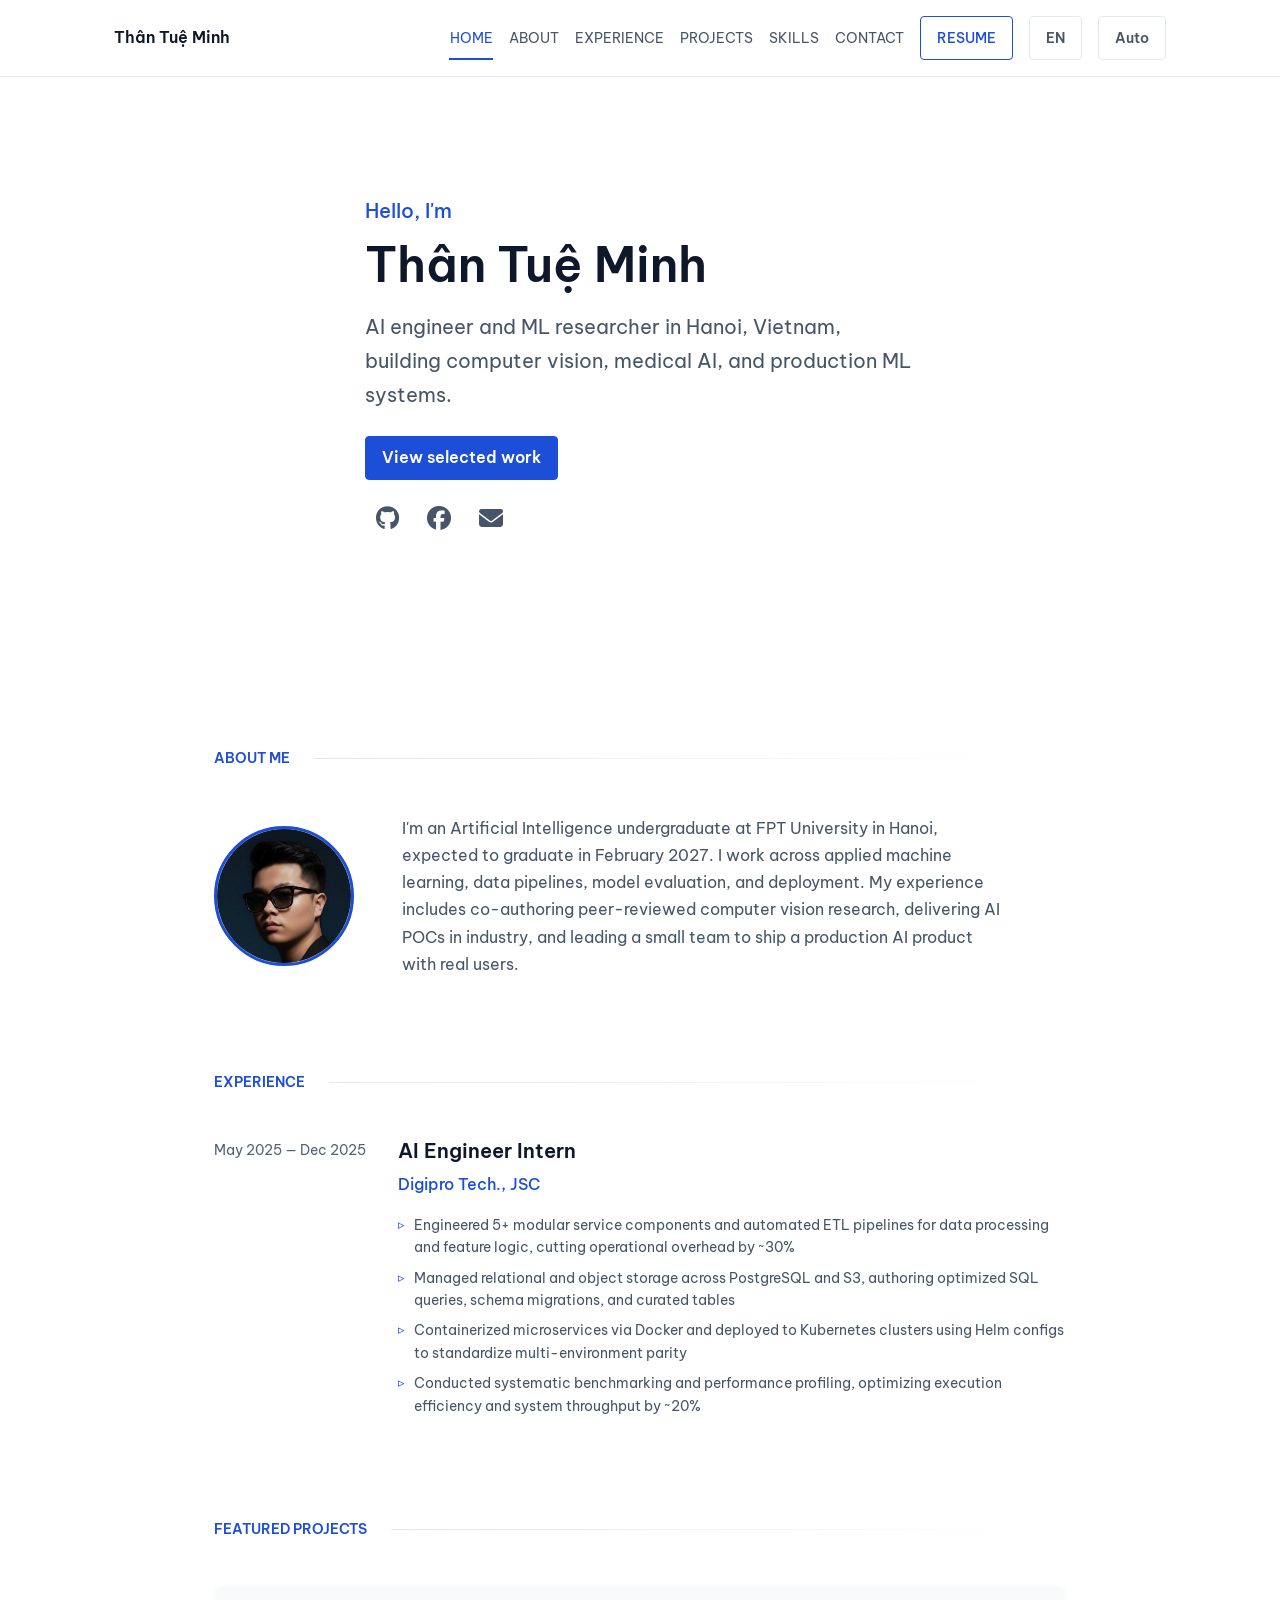
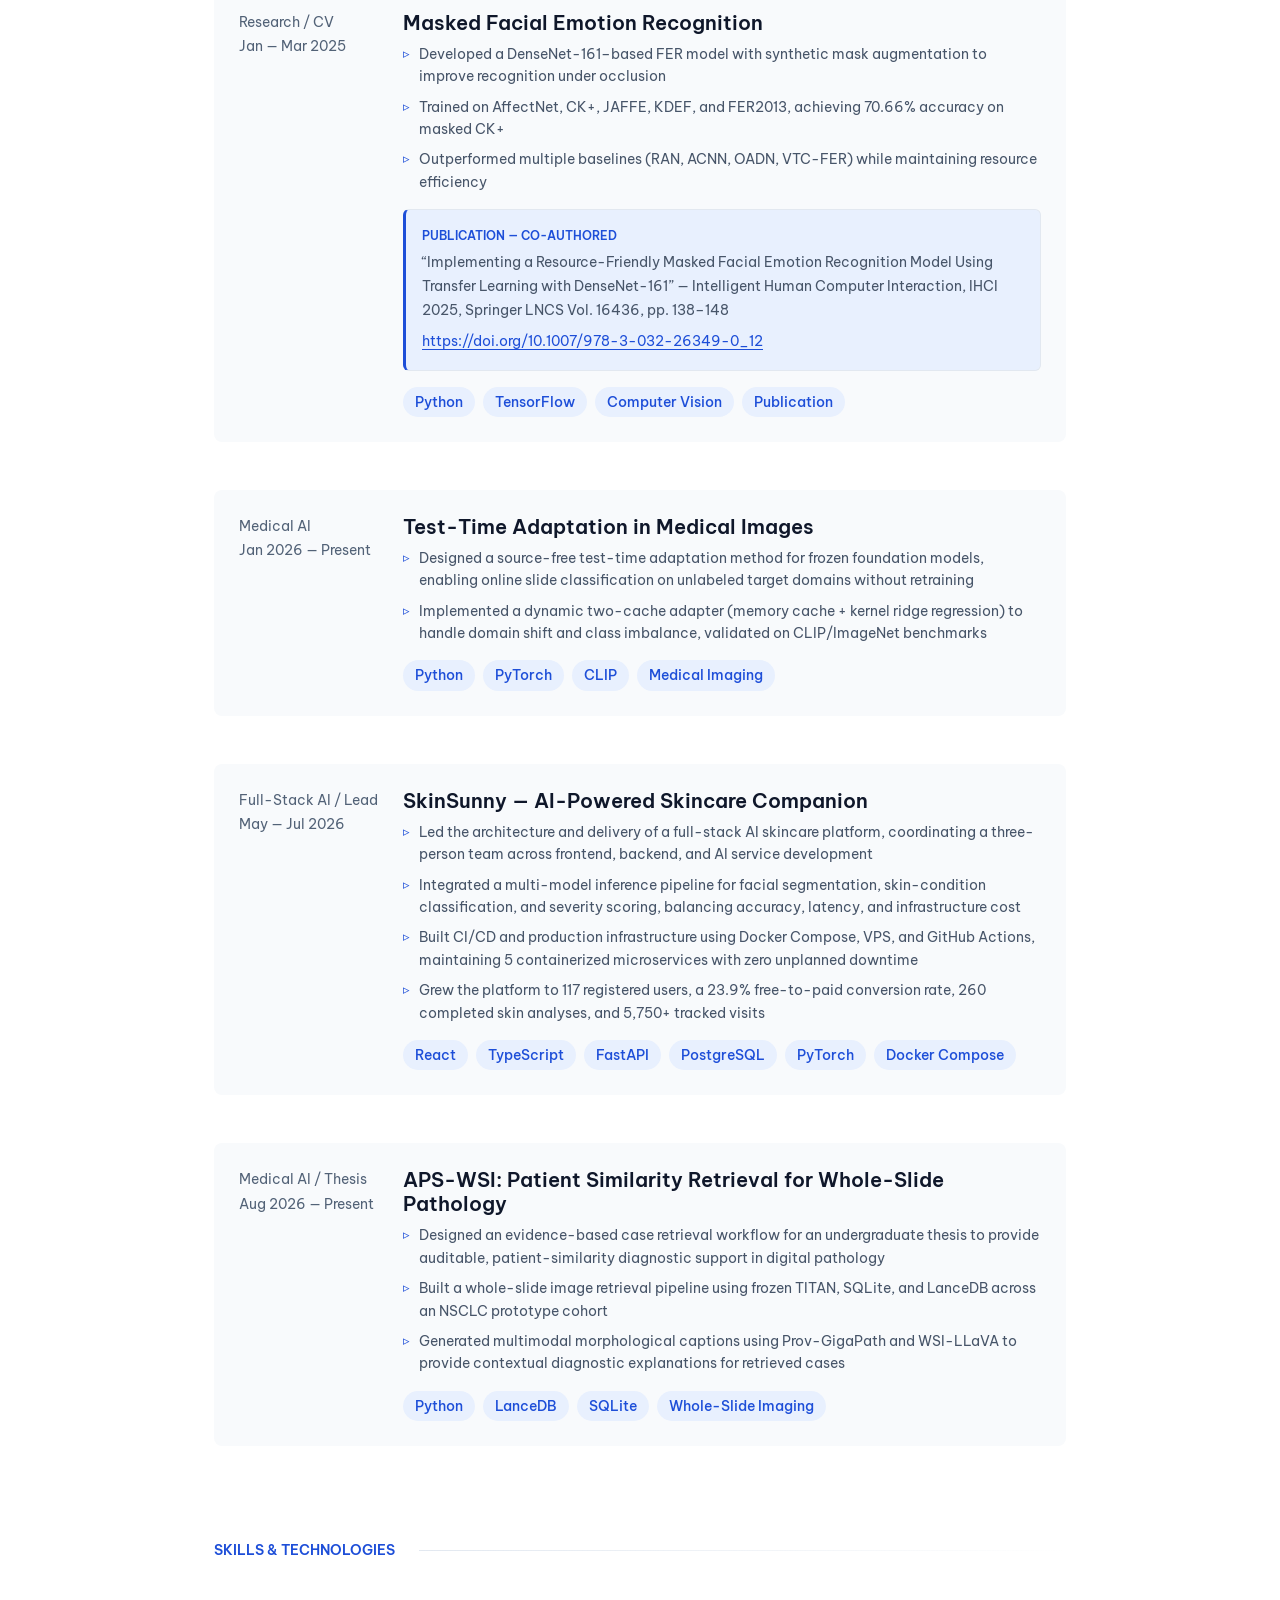
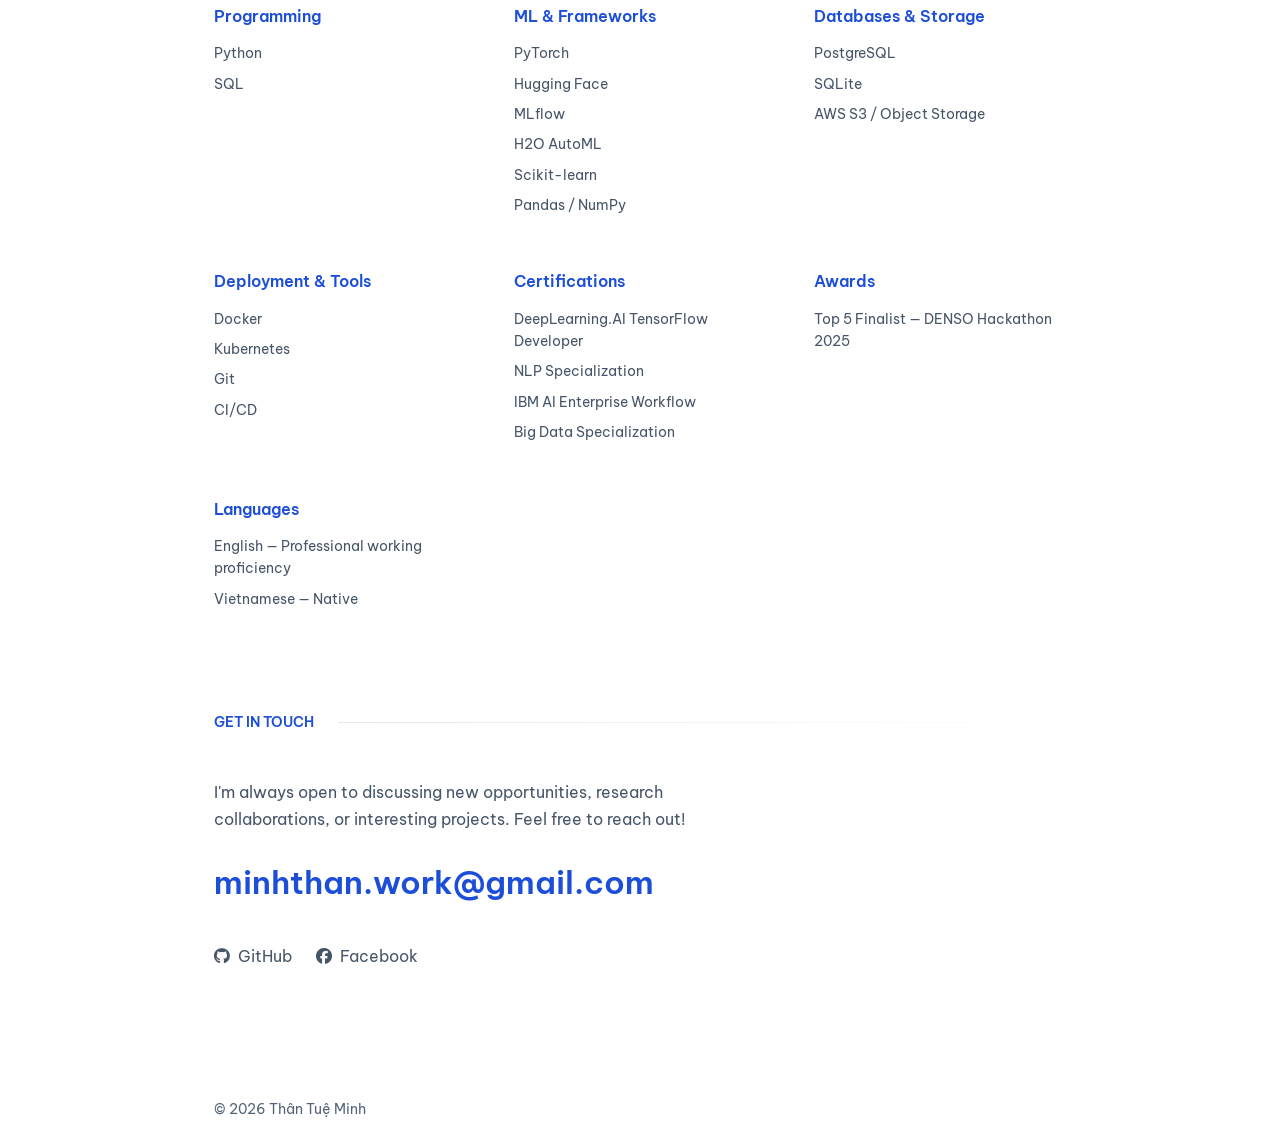
==== commit 794feab4: "update site content to match latest resume" ====
--- a/index.html
+++ b/index.html
@@ -163,25 +163,22 @@
               Intern</h3>
             <p class="experience-company">Digipro Tech., JSC</p>
             <ul class="experience-description">
-              <li data-en="Delivered 5+ AI POCs (forecasting, classification, NLP) as reusable components for larger systems — data prep, feature logic, inference prototypes"
-                data-vi="Hoàn thành hơn 5 POC về AI (dự báo, phân loại, NLP) dưới dạng component tái sử dụng cho hệ thống lớn — chuẩn bị dữ liệu, xử lý feature, prototype inference">
-                Delivered 5+ AI POCs (forecasting, classification, NLP) as reusable components for larger systems —
-                data prep, feature logic, inference prototypes</li>
-              <li data-en="Built automated ETL/data pipelines for training and inference, cutting manual work by ~30%"
-                data-vi="Xây dựng pipeline ETL/dữ liệu tự động cho huấn luyện và inference, giảm ~30% công việc thủ công">
-                Built automated ETL/data pipelines for training and inference, cutting manual work by ~30%</li>
-              <li data-en="Managed datasets and features using PostgreSQL + S3 object storage, writing optimized SQL and maintaining curated tables"
-                data-vi="Quản lý dữ liệu và feature với PostgreSQL + S3, viết SQL tối ưu và duy trì các bảng dữ liệu chuẩn hóa">
-                Managed datasets and features using PostgreSQL + S3 object storage, writing optimized SQL and
-                maintaining curated tables</li>
-              <li data-en="Packaged services with Docker and supported deployments on Kubernetes (incl. Helm-style configs) for consistent environments"
-                data-vi="Đóng gói service với Docker và hỗ trợ triển khai trên Kubernetes (bao gồm cấu hình kiểu Helm) để đảm bảo môi trường nhất quán">
-                Packaged services with Docker and supported deployments on Kubernetes (incl. Helm-style configs) for
-                consistent environments</li>
-              <li data-en="Ran analysis and evaluation (classification/clustering/NLP), improving model performance by ~20% and documenting handoff notes"
-                data-vi="Thực hiện phân tích và đánh giá (phân loại/phân cụm/NLP), cải thiện hiệu năng model ~20% và viết tài liệu bàn giao">
-                Ran analysis and evaluation (classification/clustering/NLP), improving model performance by ~20% and
-                documenting handoff notes</li>
+              <li data-en="Engineered 5+ modular service components and automated ETL pipelines for data processing and feature logic, cutting operational overhead by ~30%"
+                data-vi="Xây dựng hơn 5 module service và pipeline ETL tự động cho xử lý dữ liệu và feature logic, giảm ~30% chi phí vận hành">
+                Engineered 5+ modular service components and automated ETL pipelines for data processing and feature
+                logic, cutting operational overhead by ~30%</li>
+              <li data-en="Managed relational and object storage across PostgreSQL and S3, authoring optimized SQL queries, schema migrations, and curated tables"
+                data-vi="Quản lý dữ liệu quan hệ và object storage trên PostgreSQL và S3, viết SQL tối ưu, thực hiện schema migration và duy trì các bảng dữ liệu chuẩn hóa">
+                Managed relational and object storage across PostgreSQL and S3, authoring optimized SQL queries,
+                schema migrations, and curated tables</li>
+              <li data-en="Containerized microservices via Docker and deployed to Kubernetes clusters using Helm configs to standardize multi-environment parity"
+                data-vi="Container hóa microservice với Docker và triển khai lên Kubernetes bằng cấu hình Helm để chuẩn hóa môi trường triển khai">
+                Containerized microservices via Docker and deployed to Kubernetes clusters using Helm configs to
+                standardize multi-environment parity</li>
+              <li data-en="Conducted systematic benchmarking and performance profiling, optimizing execution efficiency and system throughput by ~20%"
+                data-vi="Thực hiện benchmarking và profiling hiệu năng hệ thống, tối ưu hiệu suất xử lý và throughput ~20%">
+                Conducted systematic benchmarking and performance profiling, optimizing execution efficiency and
+                system throughput by ~20%</li>
             </ul>
           </div>
         </article>
@@ -248,19 +245,19 @@
             <h3 class="project-title" data-en="Test-Time Adaptation in Medical Images"
               data-vi="Test-Time Adaptation cho Ảnh Y tế">Test-Time Adaptation in Medical Images</h3>
             <ul class="project-bullets">
-              <li data-en="Test-time adaptation for classification without access to source training data"
-                data-vi="Test-time adaptation cho bài toán phân loại mà không cần truy cập dữ liệu huấn luyện gốc">
-                Test-time adaptation for classification without access to source training data</li>
-              <li data-en="Lightweight adaptation of only classifier/routing parameters, encoder frozen"
-                data-vi="Chỉ điều chỉnh nhẹ các tham số classifier/routing, giữ nguyên encoder">
-                Lightweight adaptation of only classifier/routing parameters, encoder frozen</li>
-              <li data-en="Applied to whole-slide image (WSI) classification pipeline"
-                data-vi="Áp dụng vào pipeline phân loại ảnh whole-slide (WSI)">
-                Applied to whole-slide image (WSI) classification pipeline</li>
+              <li data-en="Designed a source-free test-time adaptation method for frozen foundation models, enabling online slide classification on unlabeled target domains without retraining"
+                data-vi="Thiết kế phương pháp test-time adaptation không cần dữ liệu nguồn cho các foundation model đóng băng, cho phép phân loại slide trực tuyến trên miền dữ liệu chưa gán nhãn mà không cần huấn luyện lại">
+                Designed a source-free test-time adaptation method for frozen foundation models, enabling online
+                slide classification on unlabeled target domains without retraining</li>
+              <li data-en="Implemented a dynamic two-cache adapter (memory cache + kernel ridge regression) to handle domain shift and class imbalance, validated on CLIP/ImageNet benchmarks"
+                data-vi="Triển khai adapter hai cache động (memory cache + kernel ridge regression) để xử lý domain shift và mất cân bằng lớp, đánh giá trên benchmark CLIP/ImageNet">
+                Implemented a dynamic two-cache adapter (memory cache + kernel ridge regression) to handle domain
+                shift and class imbalance, validated on CLIP/ImageNet benchmarks</li>
             </ul>
             <div class="project-tech">
               <span class="tech-tag">Python</span>
-              <span class="tech-tag">Deep Learning</span>
+              <span class="tech-tag">PyTorch</span>
+              <span class="tech-tag">CLIP</span>
               <span class="tech-tag">Medical Imaging</span>
             </div>
           </div>
@@ -283,10 +280,10 @@
                 data-vi="Tích hợp pipeline inference đa model cho phân đoạn khuôn mặt, phân loại tình trạng da và chấm điểm mức độ, cân bằng giữa độ chính xác, độ trễ và chi phí hạ tầng">
                 Integrated a multi-model inference pipeline for facial segmentation, skin-condition classification,
                 and severity scoring, balancing accuracy, latency, and infrastructure cost</li>
-              <li data-en="Built the CI/CD and deployment workflow using GitHub Actions, Docker Compose, and a production VPS, maintaining five containerized services for over five weeks with 0% downtime"
-                data-vi="Xây dựng CI/CD và quy trình triển khai với GitHub Actions, Docker Compose và VPS production, vận hành 5 service container hóa trong hơn 5 tuần với 0% downtime">
-                Built the CI/CD and deployment workflow using GitHub Actions, Docker Compose, and a production VPS,
-                maintaining five containerized services for over five weeks with 0% downtime</li>
+              <li data-en="Built CI/CD and production infrastructure using Docker Compose, VPS, and GitHub Actions, maintaining 5 containerized microservices with zero unplanned downtime"
+                data-vi="Xây dựng CI/CD và hạ tầng production với Docker Compose, VPS và GitHub Actions, vận hành 5 microservice container hóa không xảy ra downtime ngoài kế hoạch">
+                Built CI/CD and production infrastructure using Docker Compose, VPS, and GitHub Actions, maintaining
+                5 containerized microservices with zero unplanned downtime</li>
               <li data-en="Grew the platform to 117 registered users, a 23.9% free-to-paid conversion rate, 260 completed skin analyses, and 5,750+ tracked visits"
                 data-vi="Đạt 117 người dùng đăng ký, tỷ lệ chuyển đổi trả phí 23.9%, 260 lượt phân tích da và hơn 5,750 lượt truy cập">
                 Grew the platform to 117 registered users, a 23.9% free-to-paid conversion rate, 260 completed skin
@@ -303,30 +300,35 @@
           </div>
         </article>
 
-        <!-- Project 4 - DATA ORIENTED -->
+        <!-- Project 4: APS-WSI -->
         <article class="project-item fade-in">
           <div class="project-meta">
-            <span data-en="Data Engineering" data-vi="Kỹ thuật Dữ liệu">Data Engineering</span>
-            <span data-en="May — Dec 2025" data-vi="05 — 12/2025">May — Dec 2025</span>
+            <span data-en="Medical AI / Thesis" data-vi="AI Y tế / Đồ án tốt nghiệp">Medical AI / Thesis</span>
+            <span data-en="Aug 2026 — Present" data-vi="08/2026 — Hiện tại">Aug 2026 — Present</span>
           </div>
           <div class="project-content">
-            <h3 class="project-title" data-en="Enterprise Data Pipelines" data-vi="Data Pipeline cho Doanh nghiệp">
-              Enterprise Data Pipelines</h3>
+            <h3 class="project-title" data-en="APS-WSI: Patient Similarity Retrieval for Whole-Slide Pathology"
+              data-vi="APS-WSI: Truy vấn Bệnh nhân Tương tự cho Bệnh học Whole-Slide">
+              APS-WSI: Patient Similarity Retrieval for Whole-Slide Pathology</h3>
             <ul class="project-bullets">
-              <li data-en="Designed and implemented automated ETL pipelines for enterprise data processing"
-                data-vi="Thiết kế và triển khai pipeline ETL tự động để xử lý dữ liệu doanh nghiệp">
-                Designed and implemented automated ETL pipelines for enterprise data processing</li>
-              <li data-en="Built scalable data infrastructure using PostgreSQL, S3, and containerized services with Docker and Kubernetes"
-                data-vi="Xây dựng hạ tầng dữ liệu có khả năng mở rộng sử dụng PostgreSQL, S3 và các service container hóa với Docker và Kubernetes">
-                Built scalable data infrastructure using PostgreSQL, S3, and containerized services with Docker and
-                Kubernetes</li>
+              <li data-en="Designed an evidence-based case retrieval workflow for an undergraduate thesis to provide auditable, patient-similarity diagnostic support in digital pathology"
+                data-vi="Thiết kế quy trình truy vấn ca bệnh dựa trên bằng chứng cho đồ án tốt nghiệp, hỗ trợ chẩn đoán dựa trên độ tương tự bệnh nhân có thể kiểm chứng trong bệnh học số">
+                Designed an evidence-based case retrieval workflow for an undergraduate thesis to provide auditable,
+                patient-similarity diagnostic support in digital pathology</li>
+              <li data-en="Built a whole-slide image retrieval pipeline using frozen TITAN, SQLite, and LanceDB across an NSCLC prototype cohort"
+                data-vi="Xây dựng pipeline truy vấn ảnh whole-slide dùng TITAN đóng băng, SQLite và LanceDB trên tập dữ liệu thử nghiệm NSCLC">
+                Built a whole-slide image retrieval pipeline using frozen TITAN, SQLite, and LanceDB across an NSCLC
+                prototype cohort</li>
+              <li data-en="Generated multimodal morphological captions using Prov-GigaPath and WSI-LLaVA to provide contextual diagnostic explanations for retrieved cases"
+                data-vi="Tạo chú thích hình thái đa phương thức bằng Prov-GigaPath và WSI-LLaVA để giải thích chẩn đoán theo ngữ cảnh cho các ca bệnh được truy vấn">
+                Generated multimodal morphological captions using Prov-GigaPath and WSI-LLaVA to provide contextual
+                diagnostic explanations for retrieved cases</li>
             </ul>
             <div class="project-tech">
-              <span class="tech-tag">PostgreSQL</span>
-              <span class="tech-tag">S3</span>
-              <span class="tech-tag">Docker</span>
-              <span class="tech-tag">Kubernetes</span>
-              <span class="tech-tag">ETL</span>
+              <span class="tech-tag">Python</span>
+              <span class="tech-tag">LanceDB</span>
+              <span class="tech-tag">SQLite</span>
+              <span class="tech-tag">Whole-Slide Imaging</span>
             </div>
           </div>
         </article>
@@ -354,23 +356,33 @@
         </div>
 
         <div class="skill-category">
-          <h3>Machine Learning</h3>
-          <ul class="skill-list">
-            <li>TensorFlow</li>
+          <h3 data-en="ML &amp; Frameworks" data-vi="ML &amp; Framework">ML &amp; Frameworks</h3>
+          <ul class="skill-list">
+            <li>PyTorch</li>
+            <li>Hugging Face</li>
+            <li>MLflow</li>
+            <li>H2O AutoML</li>
+            <li>Scikit-learn</li>
             <li>Pandas / NumPy</li>
-            <li>Computer Vision</li>
-            <li>NLP</li>
-          </ul>
-        </div>
-
-        <div class="skill-category">
-          <h3>DevOps &amp; Tools</h3>
-          <ul class="skill-list">
-            <li>Git / GitHub</li>
+          </ul>
+        </div>
+
+        <div class="skill-category">
+          <h3 data-en="Databases &amp; Storage" data-vi="Cơ sở dữ liệu &amp; Lưu trữ">Databases &amp; Storage</h3>
+          <ul class="skill-list">
+            <li>PostgreSQL</li>
+            <li>SQLite</li>
+            <li data-en="AWS S3 / Object Storage" data-vi="AWS S3 / Object Storage">AWS S3 / Object Storage</li>
+          </ul>
+        </div>
+
+        <div class="skill-category">
+          <h3 data-en="Deployment &amp; Tools" data-vi="Triển khai &amp; Công cụ">Deployment &amp; Tools</h3>
+          <ul class="skill-list">
             <li>Docker</li>
-            <li data-en="Kubernetes (Basic)" data-vi="Kubernetes (Cơ bản)">Kubernetes (Basic)</li>
-            <li data-en="CI/CD (Basic)" data-vi="CI/CD (Cơ bản)">CI/CD (Basic)</li>
-            <li>PostgreSQL / S3</li>
+            <li>Kubernetes</li>
+            <li>Git</li>
+            <li>CI/CD</li>
           </ul>
         </div>
 
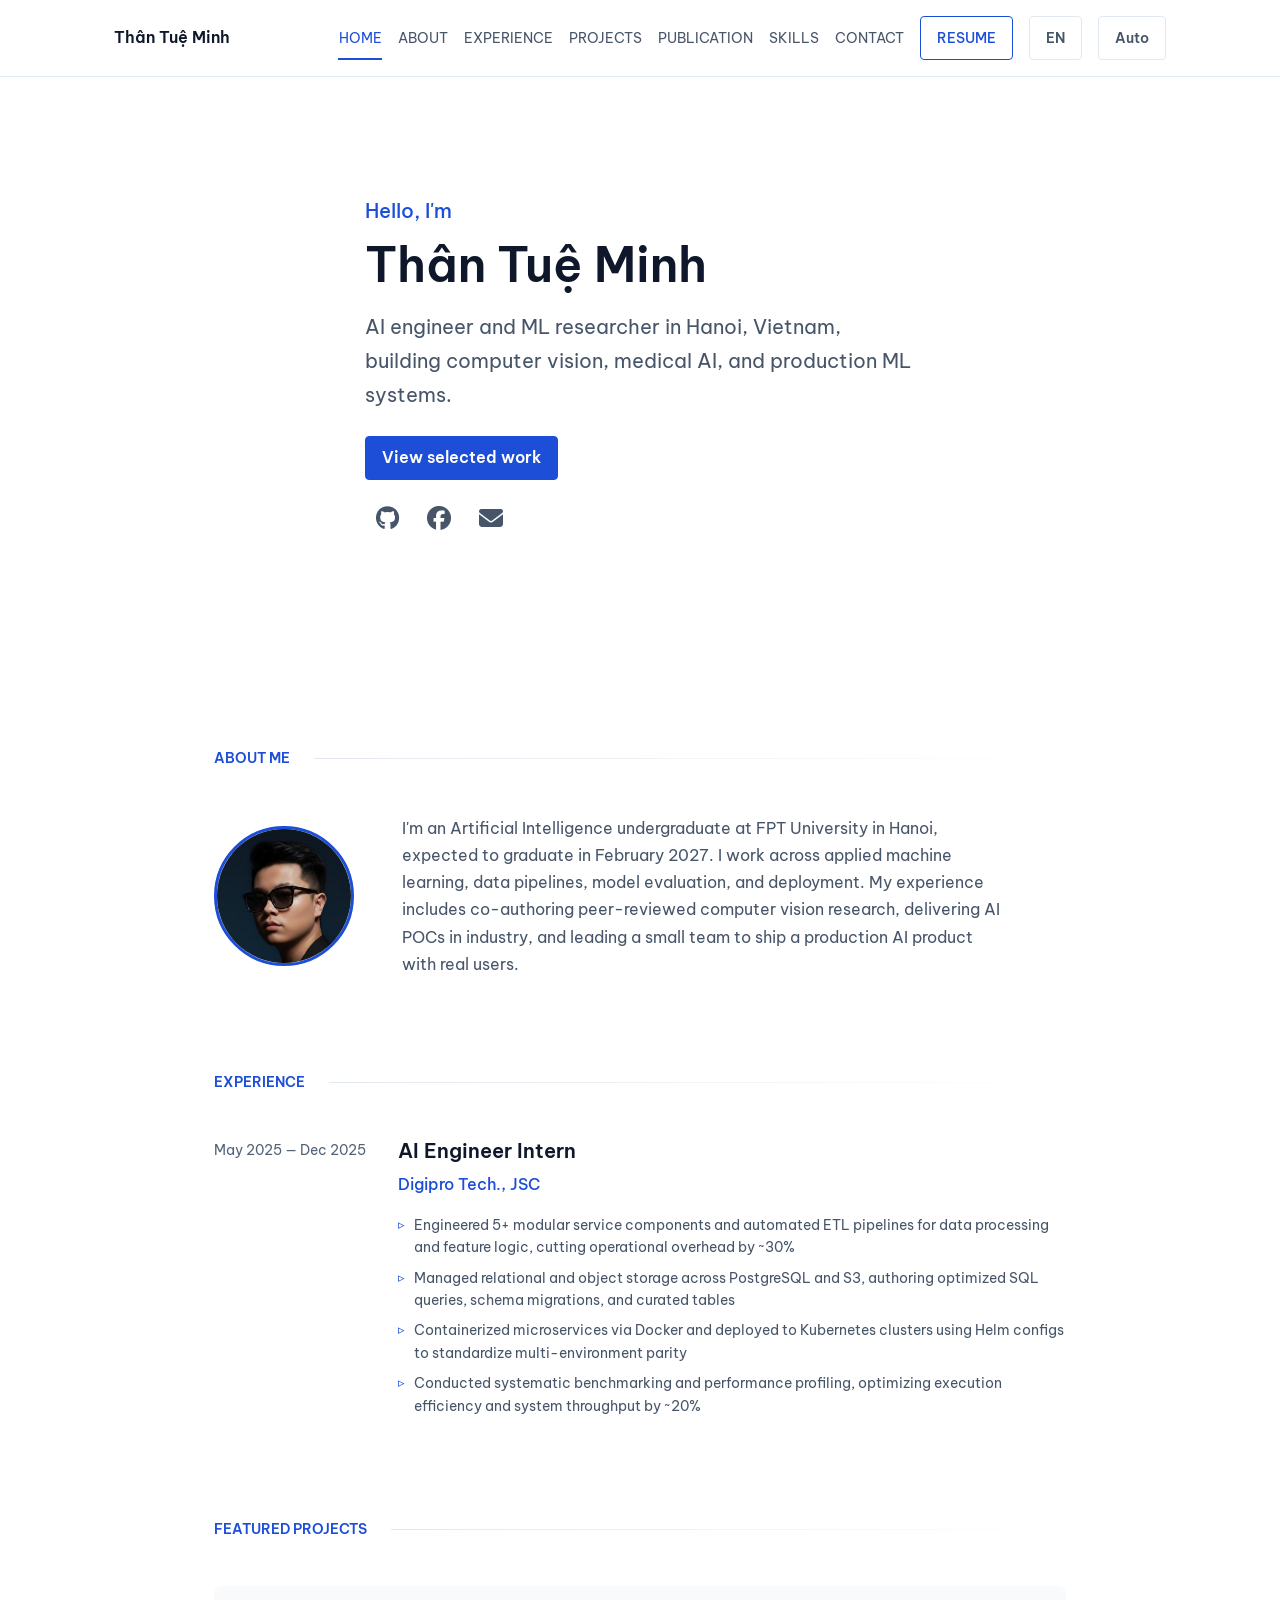
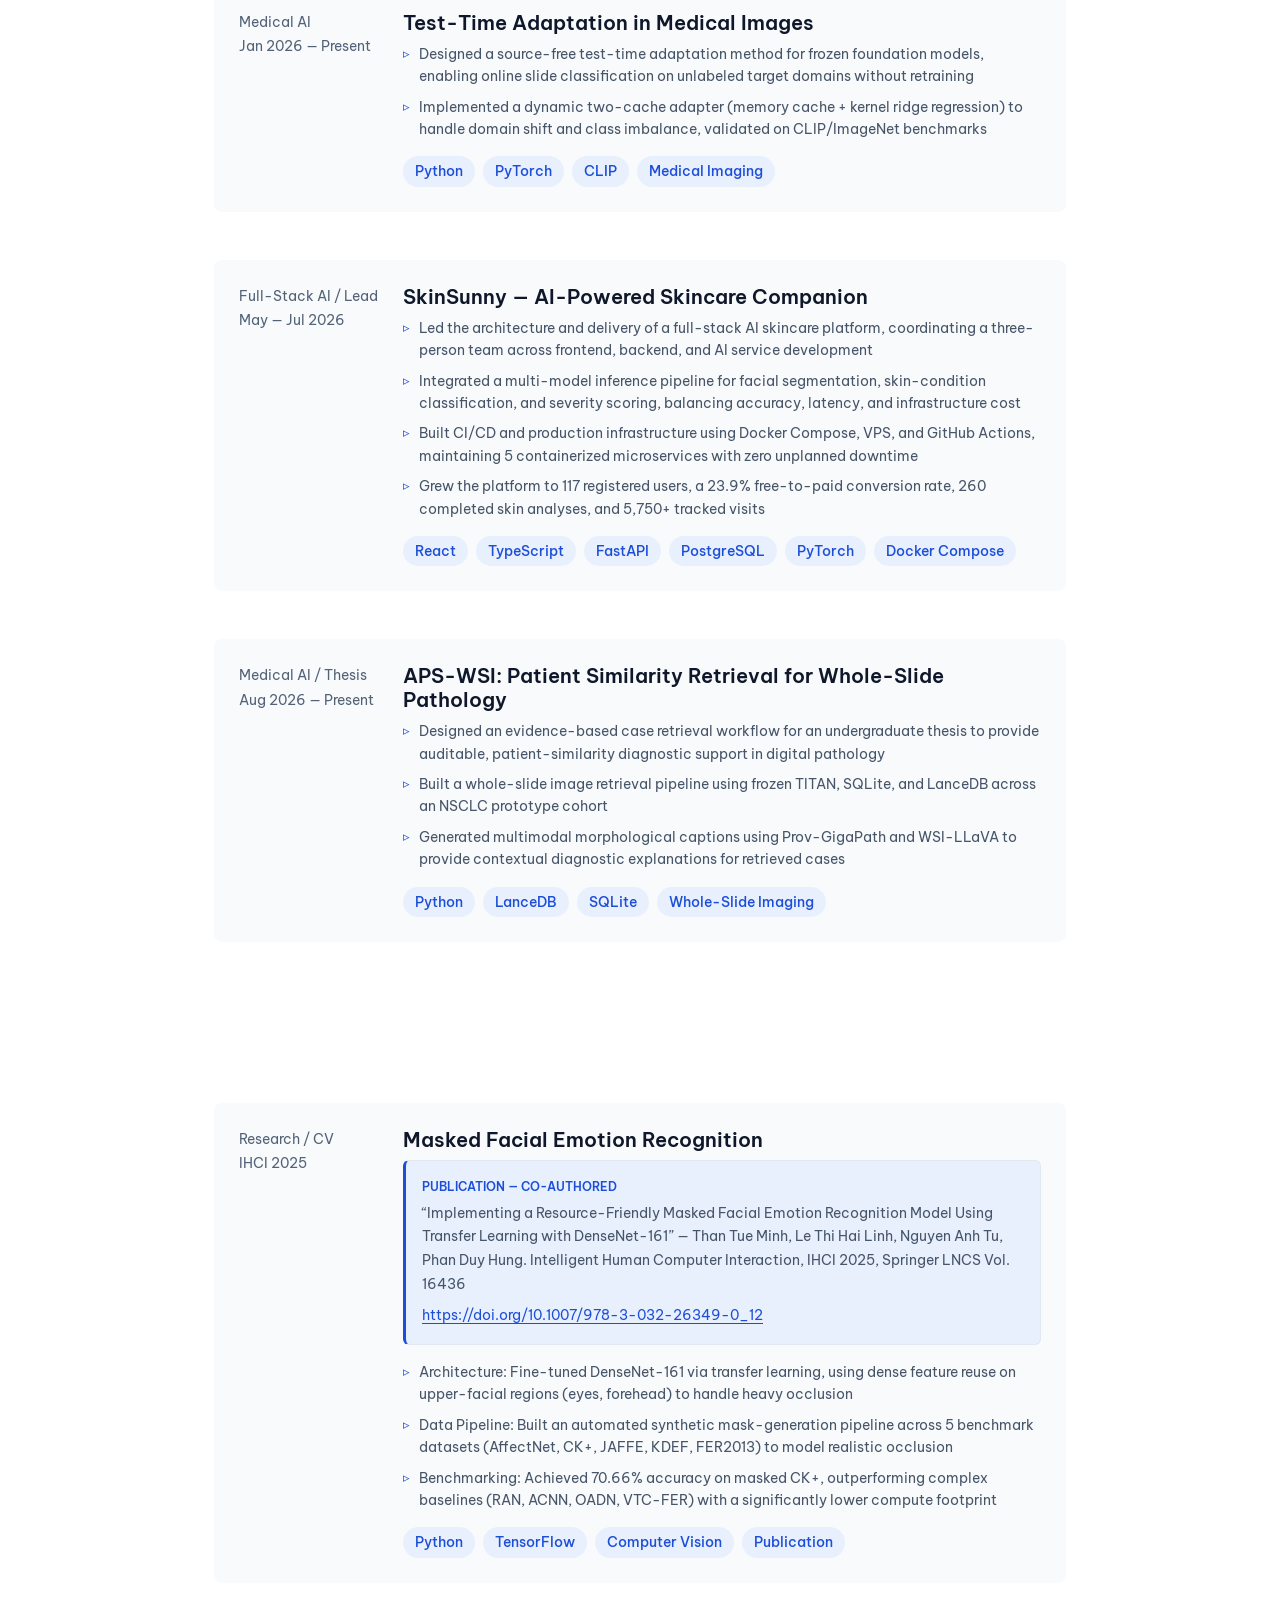
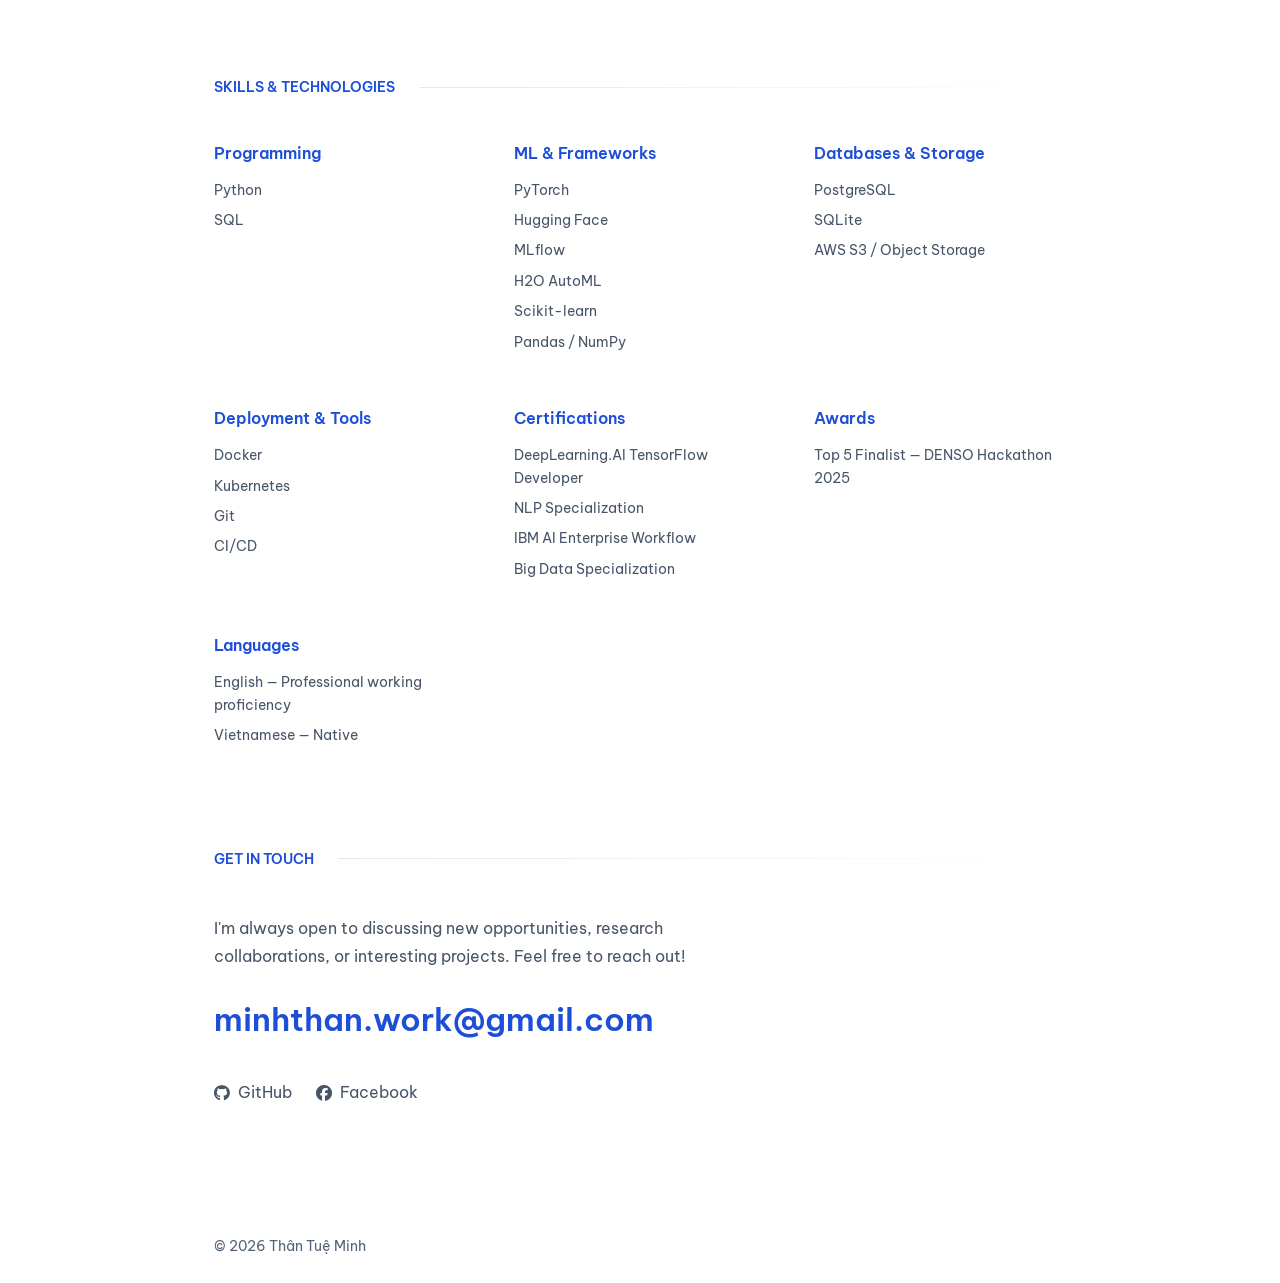
==== commit 33425350: "split publication out of projects into its own section" ====
--- a/index.html
+++ b/index.html
@@ -63,6 +63,7 @@
         <a href="#about" class="nav-link" data-en="About" data-vi="Giới thiệu">About</a>
         <a href="#experience" class="nav-link" data-en="Experience" data-vi="Kinh nghiệm">Experience</a>
         <a href="#projects" class="nav-link" data-en="Projects" data-vi="Dự án">Projects</a>
+        <a href="#publication" class="nav-link" data-en="Publication" data-vi="Công bố">Publication</a>
         <a href="#skills" class="nav-link" data-en="Skills" data-vi="Kỹ năng">Skills</a>
         <a href="#contact" class="nav-link" data-en="Contact" data-vi="Liên hệ">Contact</a>
         <a href="#" class="nav-link nav-resume" id="resumeBtn" data-en="Resume" data-vi="CV">Resume</a>
@@ -197,45 +198,7 @@
 
       <div class="projects-list">
 
-        <!-- Project 1: Masked FER (published research) -->
-        <article class="project-item fade-in">
-          <div class="project-meta">
-            <span data-en="Research / CV" data-vi="Nghiên cứu / Thị giác máy tính">Research / CV</span>
-            <span data-en="Jan — Mar 2025" data-vi="01 — 03/2025">Jan — Mar 2025</span>
-          </div>
-          <div class="project-content">
-            <h3 class="project-title">Masked Facial Emotion Recognition</h3>
-            <ul class="project-bullets">
-              <li data-en="Developed a DenseNet-161–based FER model with synthetic mask augmentation to improve recognition under occlusion"
-                data-vi="Phát triển model FER dựa trên DenseNet-161 với kỹ thuật tăng cường dữ liệu khẩu trang tổng hợp để cải thiện nhận dạng khi khuôn mặt bị che">
-                Developed a DenseNet-161–based FER model with synthetic mask augmentation to improve recognition under
-                occlusion</li>
-              <li data-en="Trained on AffectNet, CK+, JAFFE, KDEF, and FER2013, achieving 70.66% accuracy on masked CK+"
-                data-vi="Huấn luyện trên AffectNet, CK+, JAFFE, KDEF và FER2013, đạt độ chính xác 70.66% trên masked CK+">
-                Trained on AffectNet, CK+, JAFFE, KDEF, and FER2013, achieving 70.66% accuracy on masked CK+</li>
-              <li data-en="Outperformed multiple baselines (RAN, ACNN, OADN, VTC-FER) while maintaining resource efficiency"
-                data-vi="Vượt nhiều baseline (RAN, ACNN, OADN, VTC-FER) trong khi vẫn tiết kiệm tài nguyên">
-                Outperformed multiple baselines (RAN, ACNN, OADN, VTC-FER) while maintaining resource efficiency</li>
-            </ul>
-            <div class="publication-callout">
-              <span class="publication-label" data-en="Publication — Co-authored" data-vi="Công bố khoa học — Đồng tác giả">
-                Publication — Co-authored</span>
-              <p class="publication-title">“Implementing a Resource-Friendly Masked Facial Emotion Recognition Model
-                Using Transfer Learning with DenseNet-161” — Intelligent Human Computer Interaction, IHCI 2025,
-                Springer LNCS Vol. 16436, pp. 138–148</p>
-              <a href="https://doi.org/10.1007/978-3-032-26349-0_12" target="_blank"
-                rel="noopener">https://doi.org/10.1007/978-3-032-26349-0_12</a>
-            </div>
-            <div class="project-tech">
-              <span class="tech-tag">Python</span>
-              <span class="tech-tag">TensorFlow</span>
-              <span class="tech-tag">Computer Vision</span>
-              <span class="tech-tag">Publication</span>
-            </div>
-          </div>
-        </article>
-
-        <!-- Project 2: Test Time Adaptation -->
+        <!-- Project 1: Test Time Adaptation -->
         <article class="project-item fade-in">
           <div class="project-meta">
             <span data-en="Medical AI" data-vi="AI Y tế">Medical AI</span>
@@ -263,7 +226,7 @@
           </div>
         </article>
 
-        <!-- Project 3: SkinSunny -->
+        <!-- Project 2: SkinSunny -->
         <article class="project-item fade-in">
           <div class="project-meta">
             <span data-en="Full-Stack AI / Lead" data-vi="Full-Stack AI / Trưởng nhóm">Full-Stack AI / Lead</span>
@@ -300,7 +263,7 @@
           </div>
         </article>
 
-        <!-- Project 4: APS-WSI -->
+        <!-- Project 3: APS-WSI -->
         <article class="project-item fade-in">
           <div class="project-meta">
             <span data-en="Medical AI / Thesis" data-vi="AI Y tế / Đồ án tốt nghiệp">Medical AI / Thesis</span>
@@ -337,6 +300,62 @@
     </div>
   </section>
 
+  <!-- ======================== PUBLICATION SECTION ======================== -->
+  <section class="publications" id="publication">
+    <div class="container">
+      <div class="section-header fade-in">
+        <h2 class="section-label" data-en="Publication" data-vi="Công bố khoa học">Publication</h2>
+        <div class="section-divider"></div>
+      </div>
+
+      <div class="projects-list">
+
+        <article class="project-item fade-in">
+          <div class="project-meta">
+            <span data-en="Research / CV" data-vi="Nghiên cứu / Thị giác máy tính">Research / CV</span>
+            <span data-en="IHCI 2025" data-vi="IHCI 2025">IHCI 2025</span>
+          </div>
+          <div class="project-content">
+            <h3 class="project-title">Masked Facial Emotion Recognition</h3>
+            <div class="publication-callout">
+              <span class="publication-label" data-en="Publication — Co-authored" data-vi="Công bố khoa học — Đồng tác giả">
+                Publication — Co-authored</span>
+              <p class="publication-title">“Implementing a Resource-Friendly Masked Facial Emotion Recognition Model
+                Using Transfer Learning with DenseNet-161” — Than Tue Minh, Le Thi Hai Linh, Nguyen Anh Tu, Phan Duy
+                Hung. Intelligent Human Computer Interaction, IHCI 2025, Springer LNCS Vol. 16436</p>
+              <a href="https://doi.org/10.1007/978-3-032-26349-0_12" target="_blank"
+                rel="noopener">https://doi.org/10.1007/978-3-032-26349-0_12</a>
+            </div>
+            <ul class="project-bullets">
+              <li data-en="Architecture: Fine-tuned DenseNet-161 via transfer learning, using dense feature reuse on upper-facial regions (eyes, forehead) to handle heavy occlusion"
+                data-vi="Kiến trúc: Fine-tune DenseNet-161 bằng transfer learning, tái sử dụng đặc trưng trên vùng mặt trên (mắt, trán) để xử lý che khuất nặng">
+                <strong data-en="Architecture:" data-vi="Kiến trúc:">Architecture:</strong> Fine-tuned DenseNet-161
+                via transfer learning, using dense feature reuse on upper-facial regions (eyes, forehead) to handle
+                heavy occlusion</li>
+              <li data-en="Data Pipeline: Built an automated synthetic mask-generation pipeline across 5 benchmark datasets (AffectNet, CK+, JAFFE, KDEF, FER2013) to model realistic occlusion"
+                data-vi="Data Pipeline: Xây dựng pipeline tạo mặt nạ tổng hợp tự động trên 5 bộ dữ liệu chuẩn (AffectNet, CK+, JAFFE, KDEF, FER2013) để mô phỏng tình trạng che khuất thực tế">
+                <strong data-en="Data Pipeline:" data-vi="Data Pipeline:">Data Pipeline:</strong> Built an automated
+                synthetic mask-generation pipeline across 5 benchmark datasets (AffectNet, CK+, JAFFE, KDEF, FER2013)
+                to model realistic occlusion</li>
+              <li data-en="Benchmarking: Achieved 70.66% accuracy on masked CK+, outperforming complex baselines (RAN, ACNN, OADN, VTC-FER) with a significantly lower compute footprint"
+                data-vi="Benchmarking: Đạt độ chính xác 70.66% trên masked CK+, vượt qua các baseline phức tạp (RAN, ACNN, OADN, VTC-FER) với chi phí tính toán thấp hơn đáng kể">
+                <strong data-en="Benchmarking:" data-vi="Benchmarking:">Benchmarking:</strong> Achieved 70.66%
+                accuracy on masked CK+, outperforming complex baselines (RAN, ACNN, OADN, VTC-FER) with a
+                significantly lower compute footprint</li>
+            </ul>
+            <div class="project-tech">
+              <span class="tech-tag">Python</span>
+              <span class="tech-tag">TensorFlow</span>
+              <span class="tech-tag">Computer Vision</span>
+              <span class="tech-tag">Publication</span>
+            </div>
+          </div>
+        </article>
+
+      </div>
+    </div>
+  </section>
+
   <!-- ======================== SKILLS SECTION ======================== -->
   <section class="skills" id="skills">
     <div class="container">
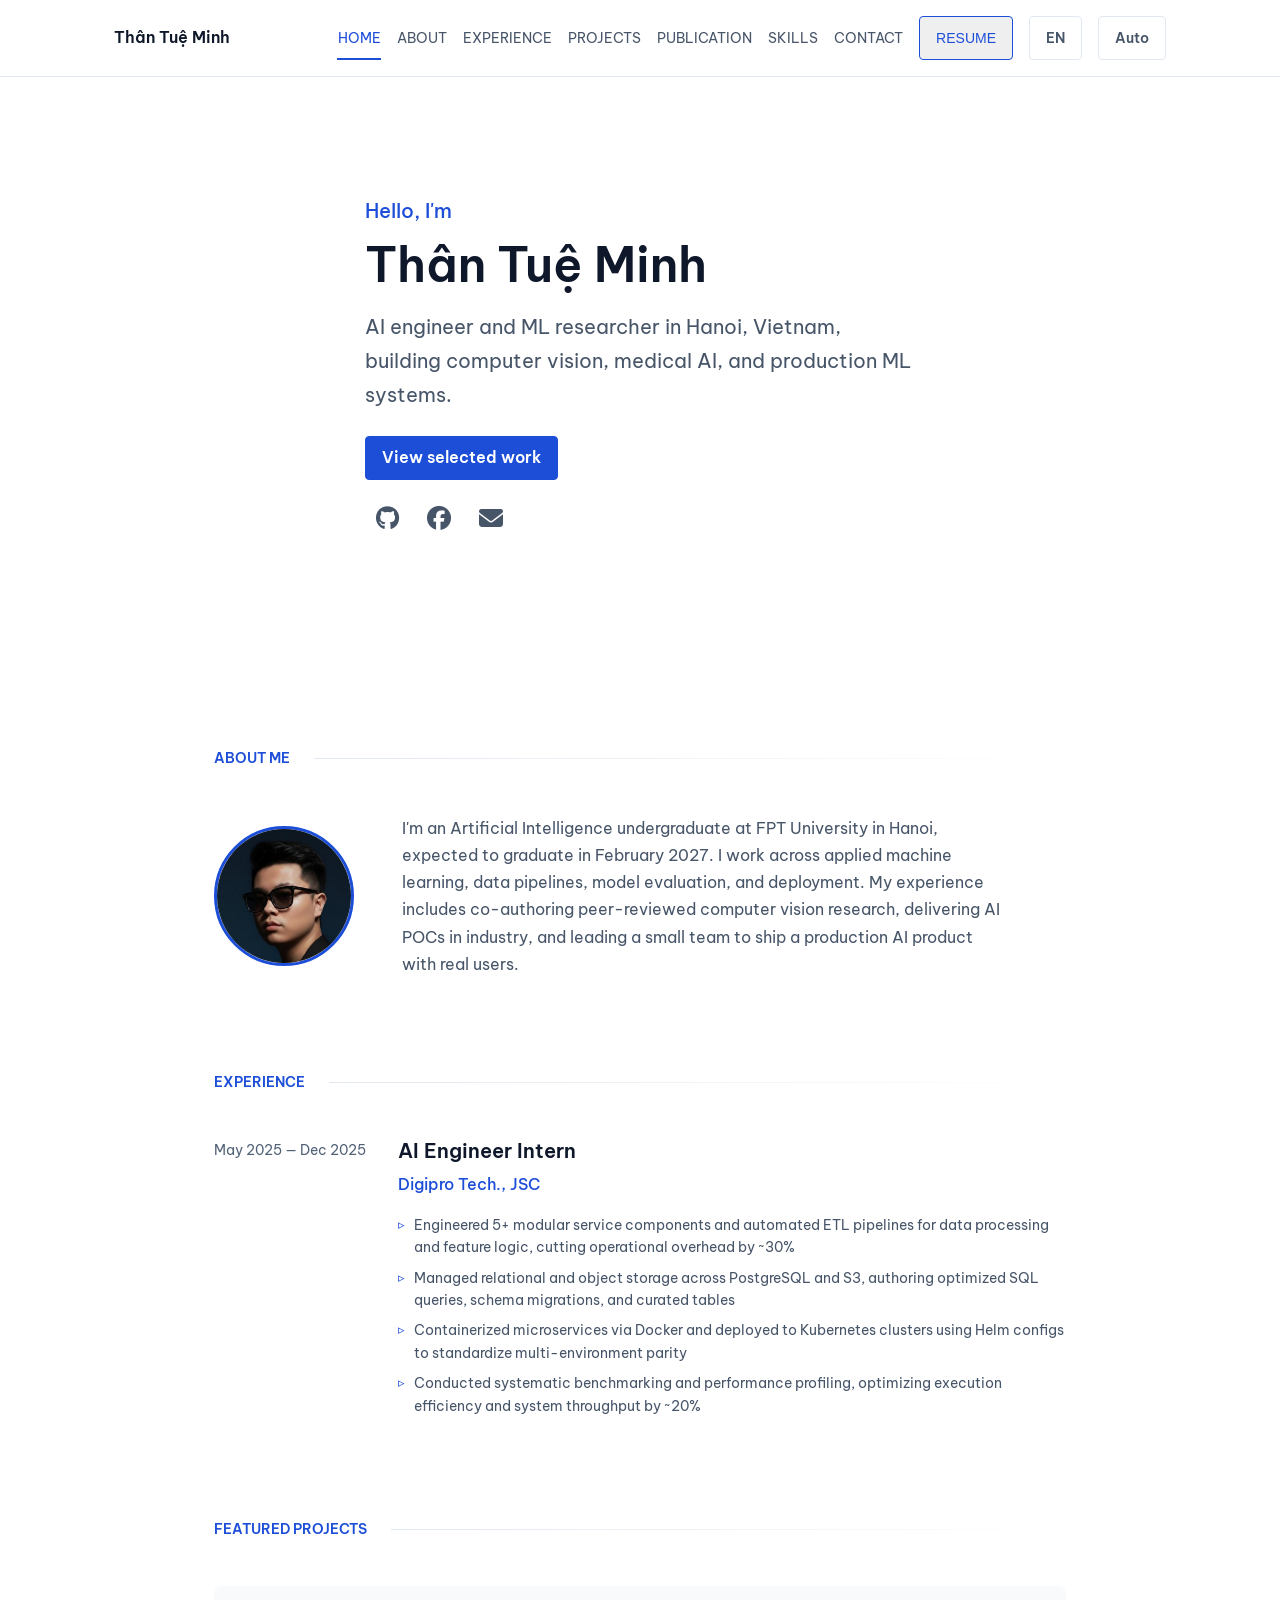
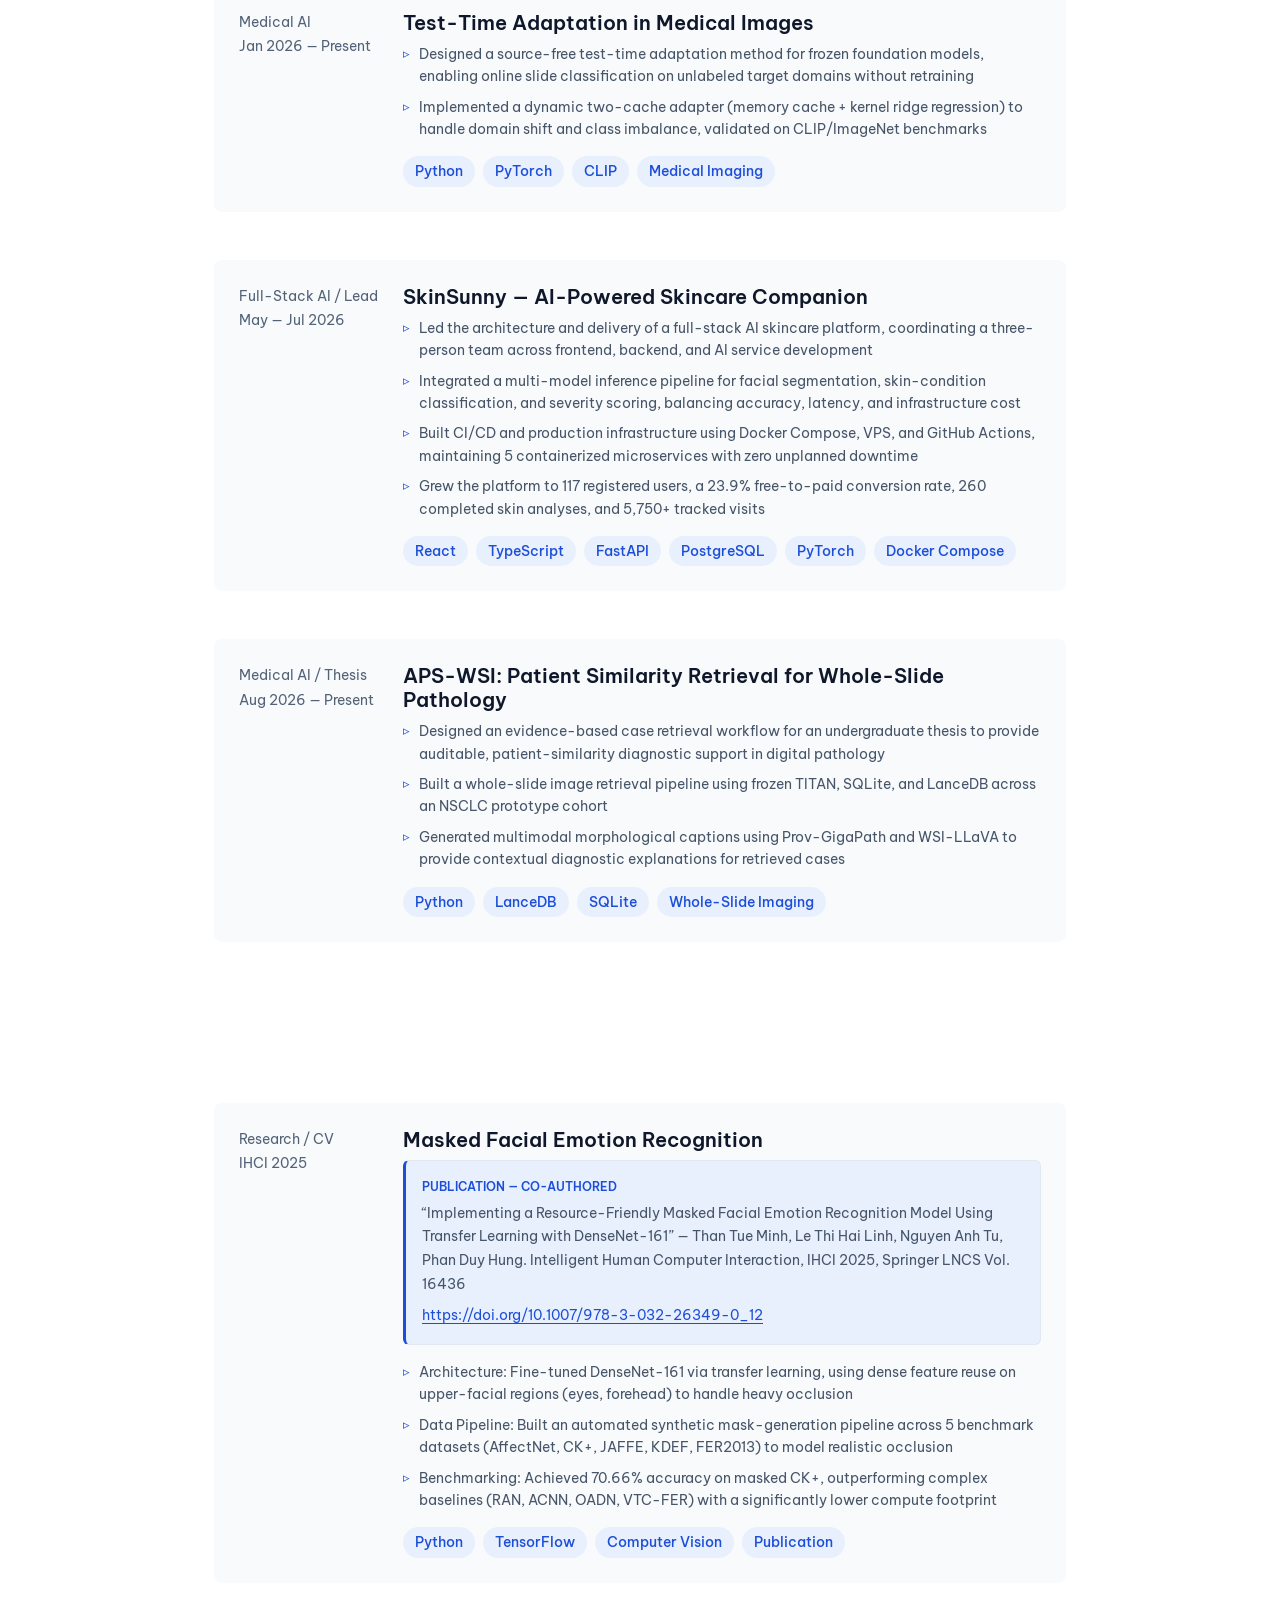
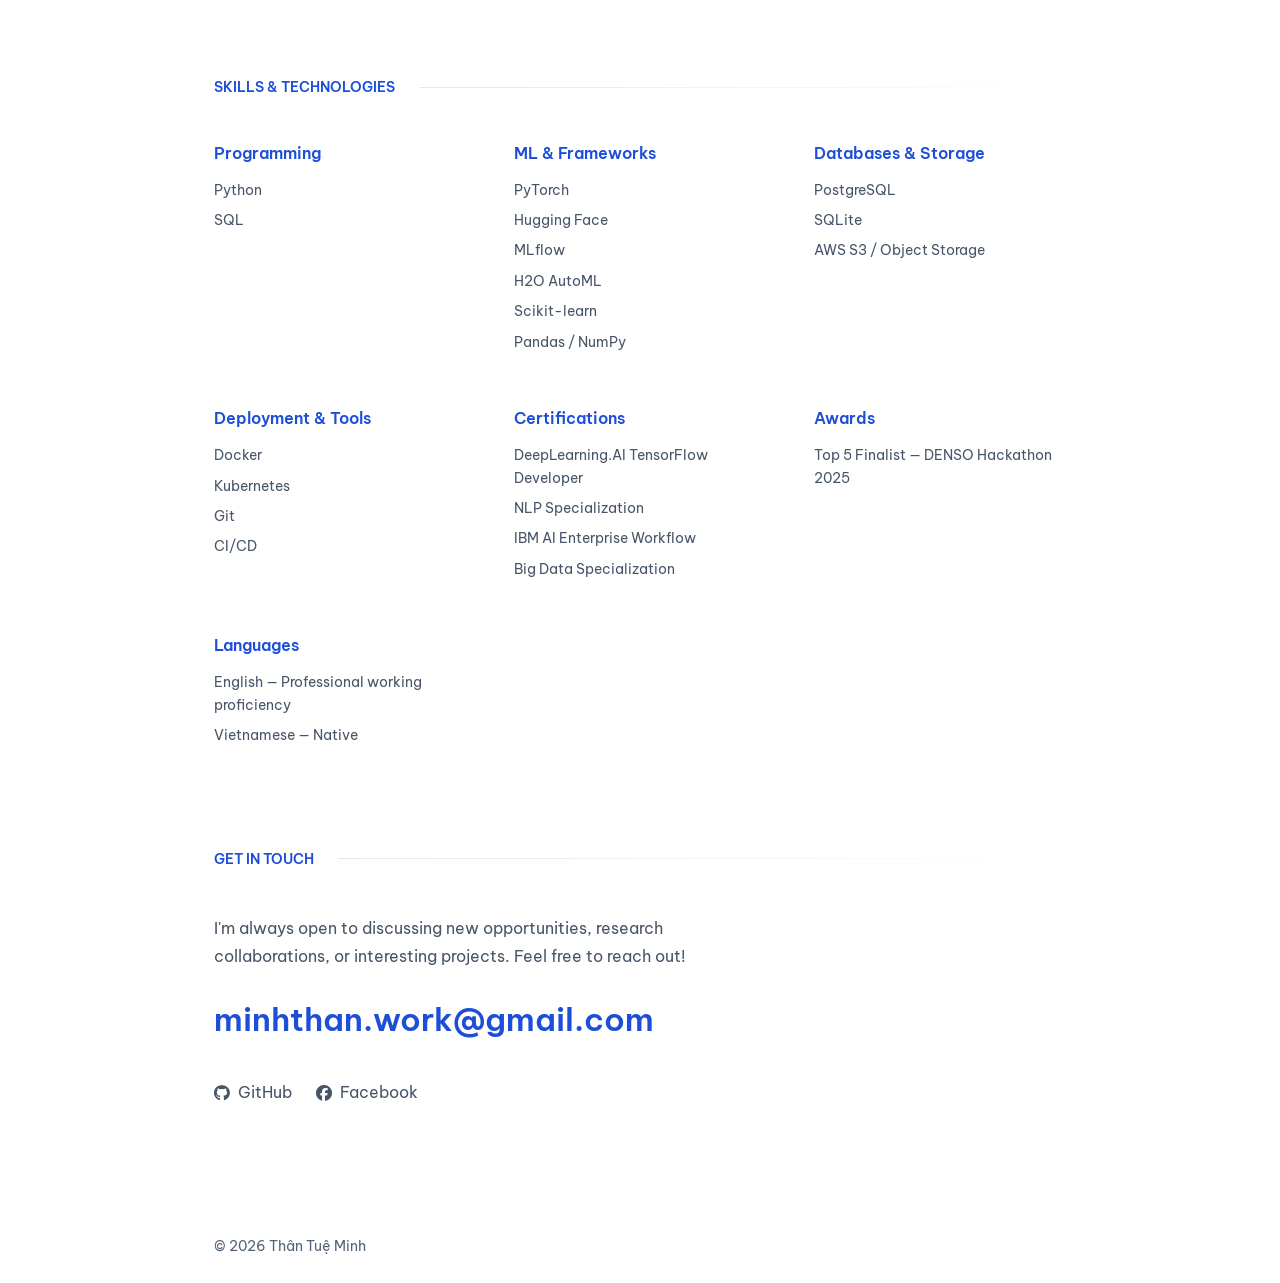
==== commit 0063cd19: "feat: add bilingual resume dropdown (English/Vietnamese) Replace the single resume download link wit" ====
--- a/index.html
+++ b/index.html
@@ -66,7 +66,18 @@
         <a href="#publication" class="nav-link" data-en="Publication" data-vi="Công bố">Publication</a>
         <a href="#skills" class="nav-link" data-en="Skills" data-vi="Kỹ năng">Skills</a>
         <a href="#contact" class="nav-link" data-en="Contact" data-vi="Liên hệ">Contact</a>
-        <a href="#" class="nav-link nav-resume" id="resumeBtn" data-en="Resume" data-vi="CV">Resume</a>
+        <div class="resume-dropdown">
+          <button type="button" class="nav-link nav-resume" id="resumeBtn" aria-haspopup="true"
+            aria-expanded="false" aria-controls="resumeDropdownMenu" data-en="Resume" data-vi="CV">Resume</button>
+          <div class="resume-dropdown-menu" id="resumeDropdownMenu" role="menu" aria-label="Resume language">
+            <a href="#" class="resume-dropdown-item resume-link" data-lang="en" role="menuitem">
+              <span data-en="English" data-vi="Tiếng Anh">English</span>
+            </a>
+            <a href="#" class="resume-dropdown-item resume-link" data-lang="vi" role="menuitem">
+              <span data-en="Vietnamese" data-vi="Tiếng Việt">Vietnamese</span>
+            </a>
+          </div>
+        </div>
 
         <!-- Language Toggle -->
         <button class="lang-toggle" id="langToggle" type="button" aria-label="Switch to Vietnamese">
--- a/style.css
+++ b/style.css
@@ -400,6 +400,56 @@
   display: none;
 }
 
+/* Resume Dropdown */
+.resume-dropdown {
+  position: relative;
+}
+
+.resume-dropdown-menu {
+  position: absolute;
+  top: calc(100% + var(--space-xs));
+  right: 0;
+  min-width: 160px;
+  background-color: var(--bg-color);
+  border: 1px solid var(--border-light);
+  border-radius: 6px;
+  box-shadow: 0 12px 24px -8px rgba(0, 0, 0, 0.15);
+  padding: var(--space-xs);
+  display: flex;
+  flex-direction: column;
+  gap: 2px;
+  opacity: 0;
+  visibility: hidden;
+  transform: translateY(-4px);
+  transition: opacity var(--transition-fast), transform var(--transition-fast), visibility var(--transition-fast);
+  z-index: 1010;
+}
+
+.resume-dropdown-menu.active {
+  opacity: 1;
+  visibility: visible;
+  transform: translateY(0);
+}
+
+.resume-dropdown-item {
+  padding: var(--space-xs) var(--space-sm);
+  border-radius: 4px;
+  color: var(--text-secondary);
+  font-size: var(--text-xs);
+  text-transform: none;
+  letter-spacing: 0;
+  min-height: 40px;
+  display: flex;
+  align-items: center;
+  justify-content: flex-start;
+}
+
+.resume-dropdown-item:hover,
+.resume-dropdown-item:focus-visible {
+  background-color: var(--accent-surface);
+  color: var(--accent);
+}
+
 /* Language Toggle */
 .lang-toggle {
   background: transparent;
@@ -893,6 +943,25 @@
     padding: var(--space-xs) var(--space-sm);
   }
 
+  /* Resume dropdown: render inline instead of as an absolute overlay,
+     since .nav-group's overflow-y: auto would clip an absolutely
+     positioned menu on short viewports. */
+  .resume-dropdown-menu {
+    position: static;
+    display: none;
+    opacity: 1;
+    visibility: visible;
+    transform: none;
+    box-shadow: none;
+    border: none;
+    margin-top: var(--space-xs);
+    width: 100%;
+  }
+
+  .resume-dropdown-menu.active {
+    display: flex;
+  }
+
   .mobile-menu-toggle {
     display: flex;
     align-items: center;
